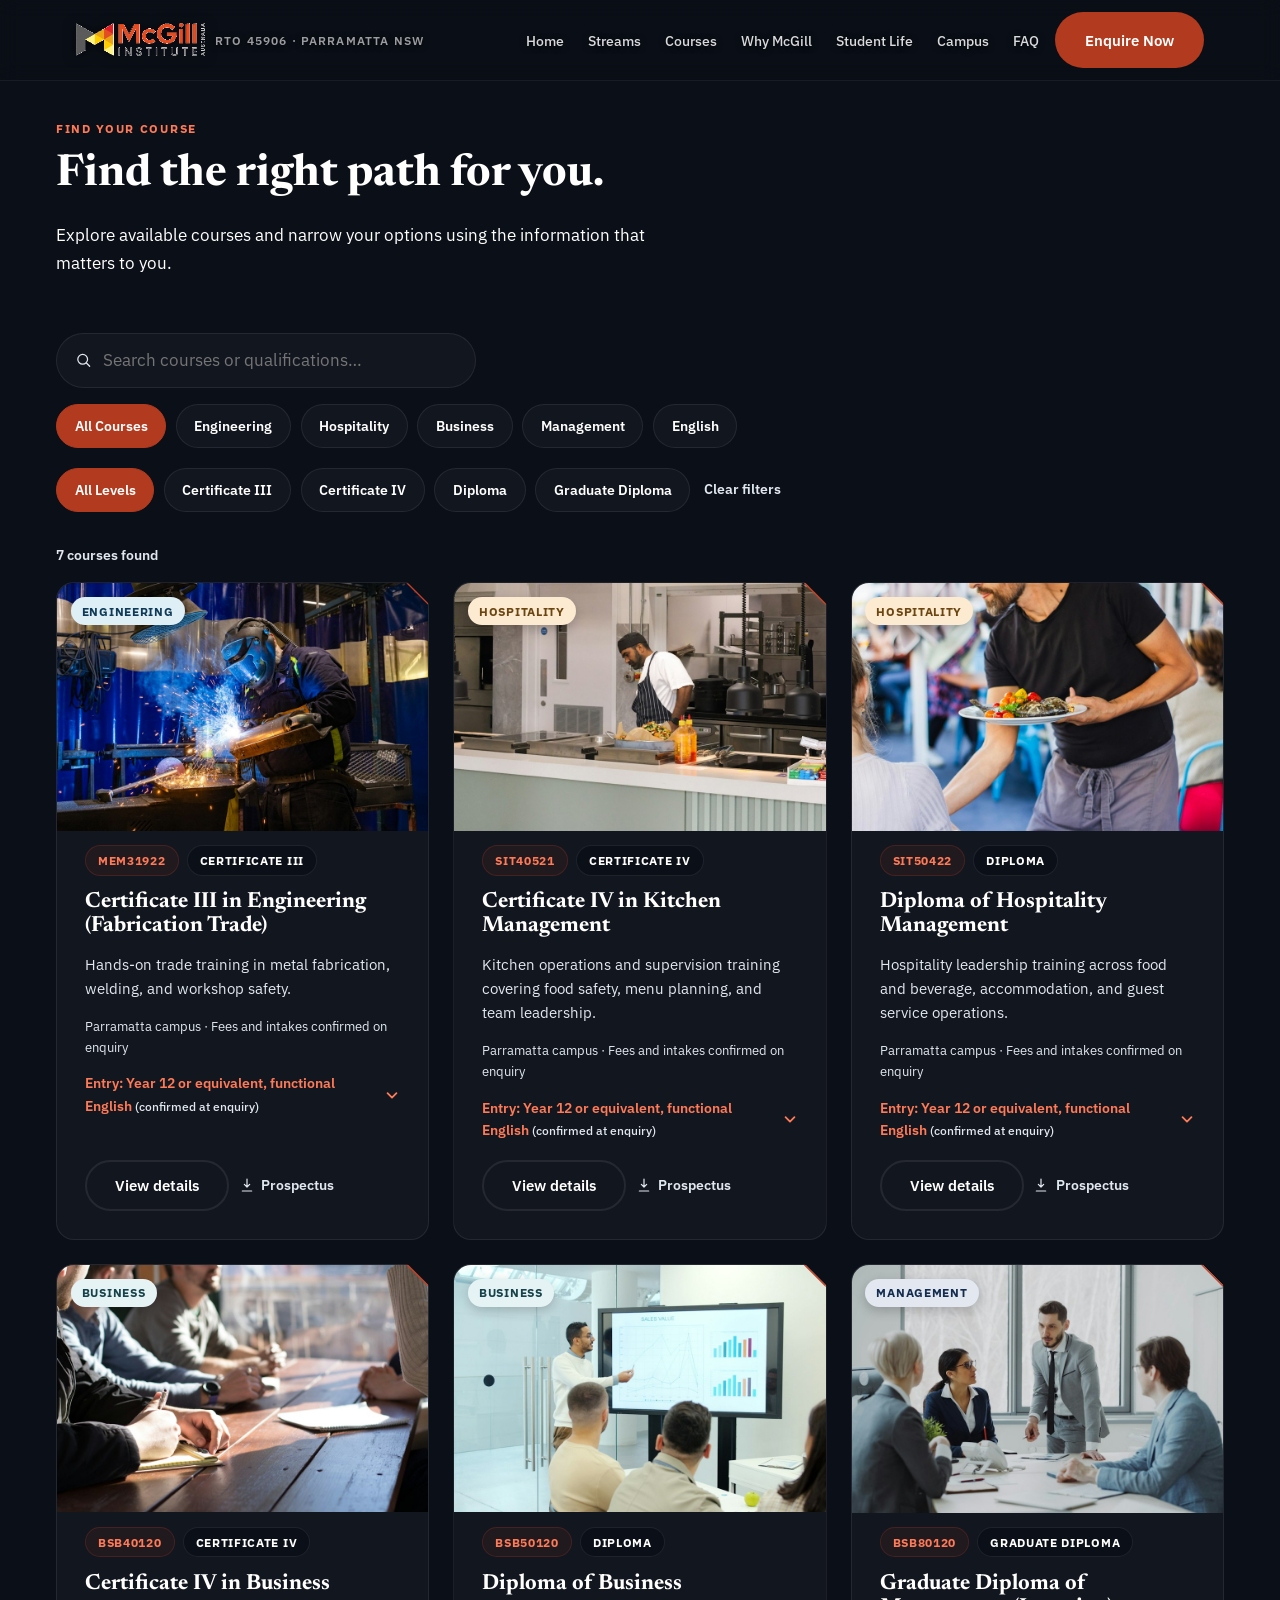
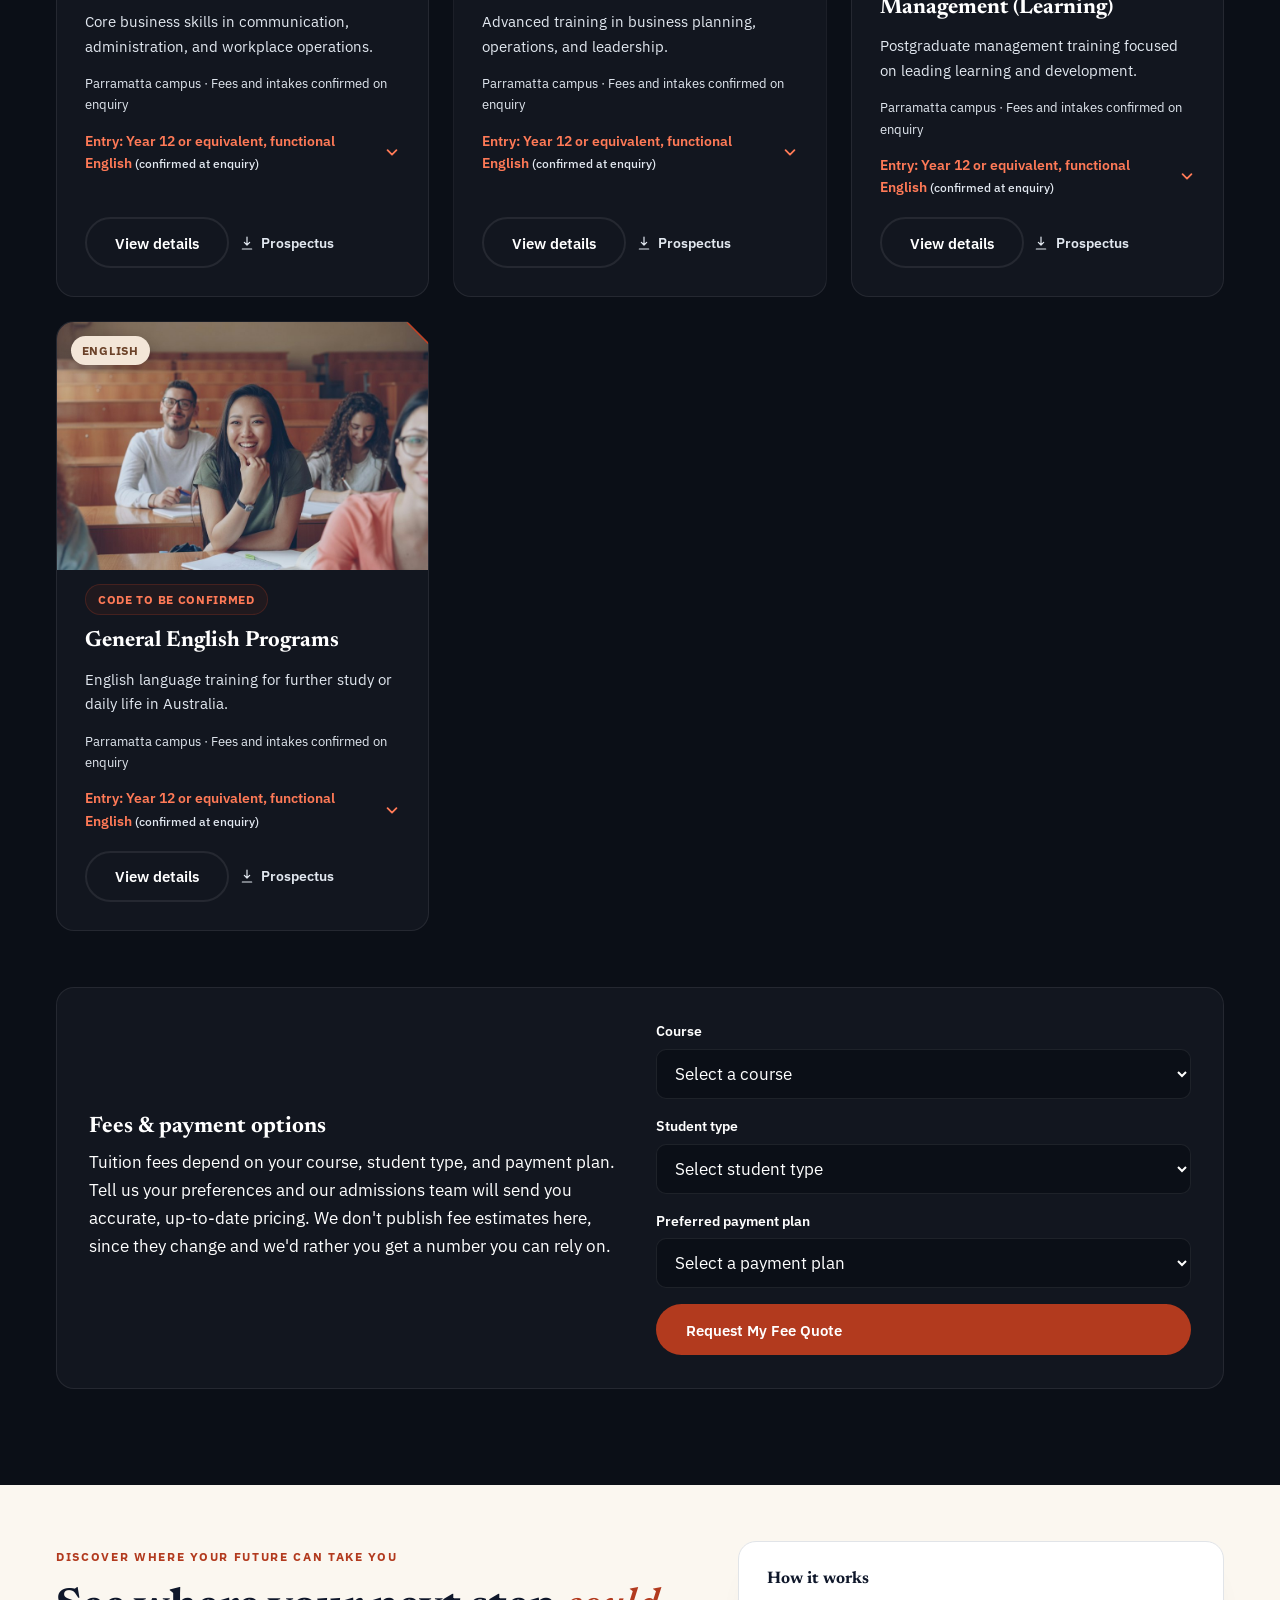
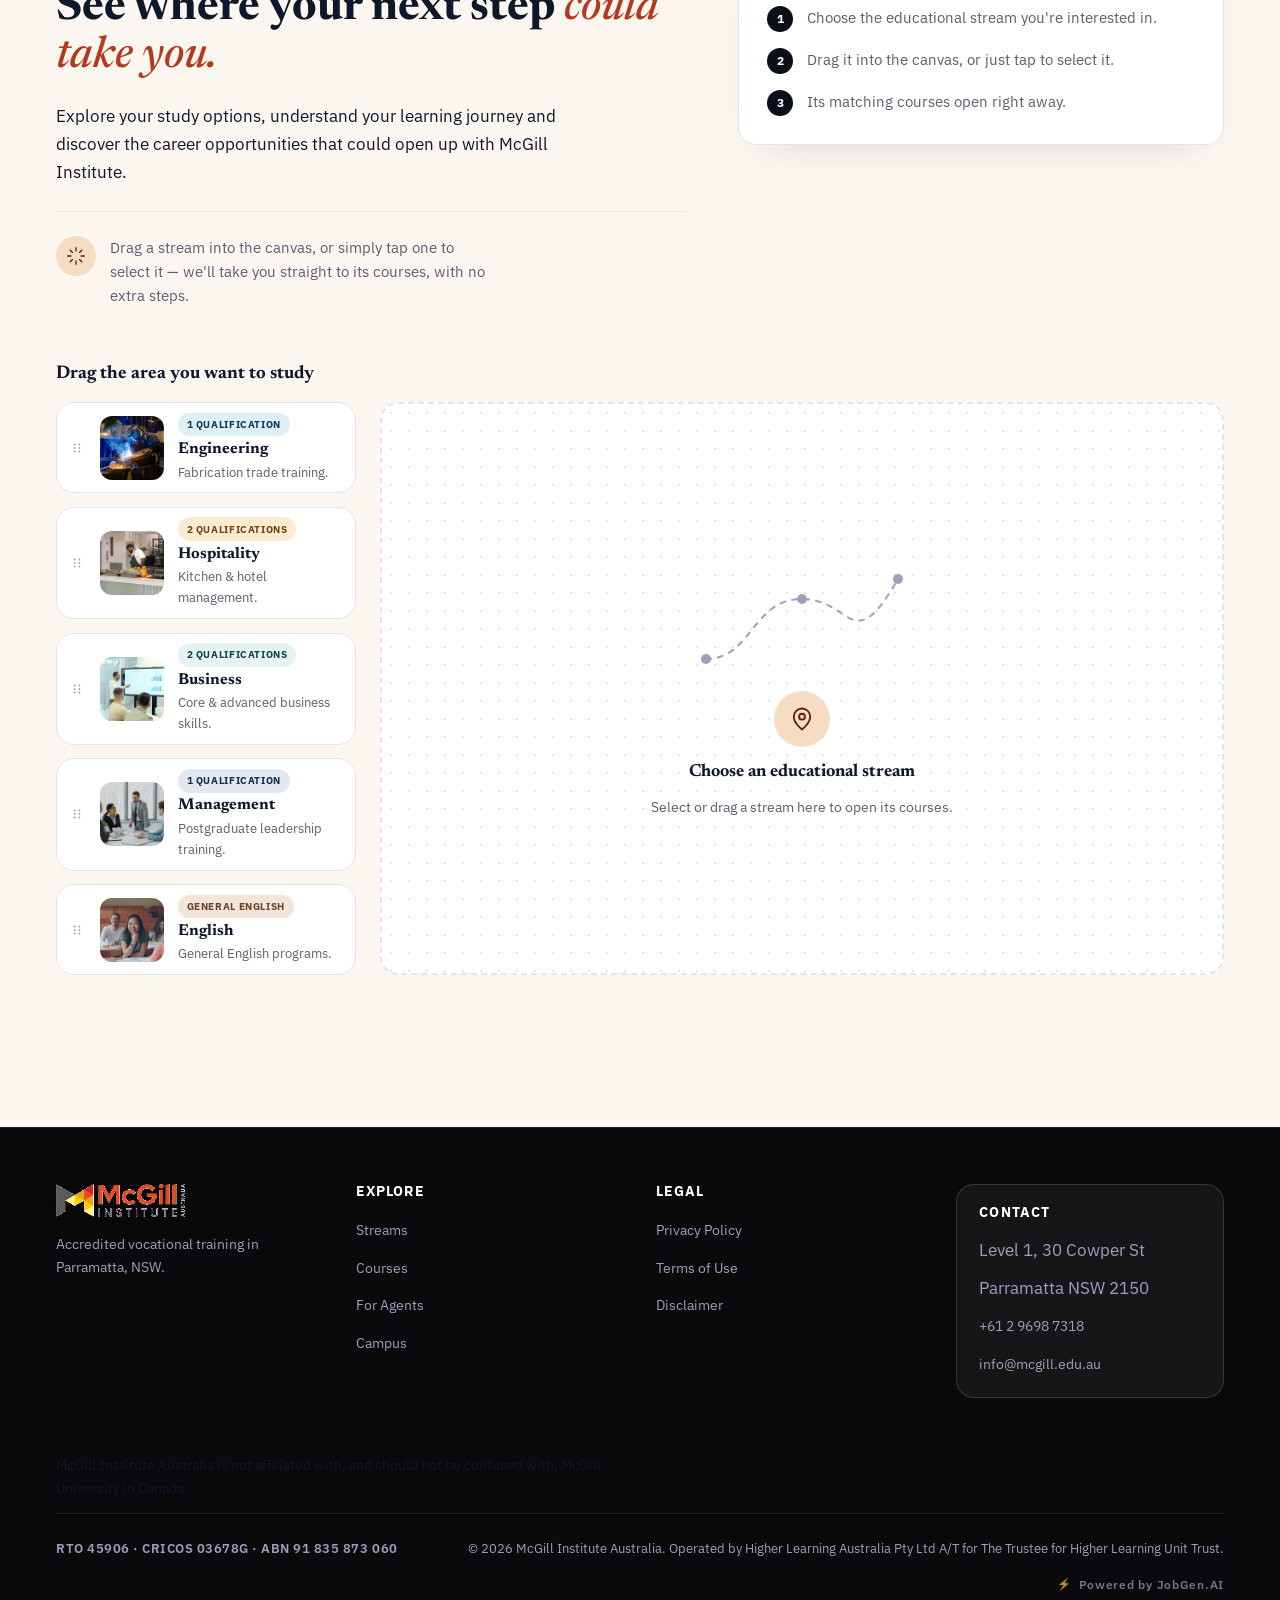
==== courses.html @ 093b23cb "Add Pathway Explorer to the homepage; simplify stream selection to open courses directly Per feedbac" ====
<!DOCTYPE html>
<html lang="en">
<head>
<meta charset="UTF-8">
<meta name="viewport" content="width=device-width, initial-scale=1.0">
<title>Find Your Course | McGill Institute Australia</title>
<meta name="description" content="Search and filter McGill Institute Australia's full course catalogue across Engineering, Hospitality, Business, Management and English, or get a fee quote.">
<link rel="canonical" href="https://tarunjindal787.github.io/mcgrill/courses.html">
<meta property="og:type" content="website">
<meta property="og:title" content="Find Your Course | McGill Institute Australia">
<meta property="og:description" content="Search and filter McGill Institute Australia's full course catalogue across Engineering, Hospitality, Business, Management and English, or get a fee quote.">
<meta property="og:url" content="https://tarunjindal787.github.io/mcgrill/courses.html">
<meta property="og:image" content="https://tarunjindal787.github.io/mcgrill/photos/course-engineering.jpg">
<meta property="og:image:width" content="900">
<meta property="og:image:height" content="600">
<meta name="twitter:card" content="summary_large_image">
<link rel="icon" type="image/svg+xml" href="data:image/svg+xml,%3Csvg xmlns='http://www.w3.org/2000/svg' viewBox='0 0 64 64'%3E%3Crect width='64' height='64' rx='14' fill='%2314172B'/%3E%3Cpath d='M14 44 L14 20 L24 20 L32 34 L40 20 L50 20 L50 44 L42 44 L42 30 L34 44 L30 44 L22 30 L22 44 Z' fill='%23D84727'/%3E%3C/svg%3E">
<link rel="preconnect" href="https://fonts.googleapis.com">
<link rel="preconnect" href="https://fonts.gstatic.com" crossorigin>
<link href="https://fonts.googleapis.com/css2?family=Newsreader:ital,opsz,wght@0,6..72,400;0,6..72,600;0,6..72,700;0,6..72,800;1,6..72,500&amp;family=IBM+Plex+Sans:wght@400;500;600;700&amp;display=swap" rel="stylesheet">
<!-- jsPDF: used only for the client-side "Prospectus" download buttons, which assemble
     a PDF from facts already shown on the page (course name/code/discipline/description
     plus the same "confirmed on enquiry" fee/duration/intake rows) -->
<script src="https://cdnjs.cloudflare.com/ajax/libs/jspdf/2.5.1/jspdf.umd.min.js"></script>
<link rel="stylesheet" href="styles.css">
</head>
<body>
<a href="#main" class="skip-link">Skip to main content</a>

<header class="site-header">
  <div class="container header-inner">
    <a href="index.html#top" class="brand">
      <img src="photos/logo.png" alt="McGill Institute Australia" class="brand-logo">
      <small class="brand-subtext">RTO 45906 &middot; Parramatta NSW</small>
    </a>
    <nav class="main-nav" aria-label="Primary">
      <ul>
        <li><a href="index.html#top">Home</a></li>
        <li><a href="index.html#streams">Streams</a></li>
        <li><a href="courses.html" aria-current="page">Courses</a></li>
        <li><a href="index.html#why">Why McGill</a></li>
        <li><a href="index.html#student-experience">Student Life</a></li>
        <li><a href="index.html#campus">Campus</a></li>
        <li><a href="index.html#faq">FAQ</a></li>
      </ul>
    </nav>
    <div class="header-actions">
      <a href="index.html#enquiry" class="btn btn-primary" style="display:none" id="header-cta-desktop">Enquire Now</a>
      <button class="nav-toggle" id="nav-toggle" type="button" aria-label="Open menu" aria-expanded="false" aria-controls="mobile-nav">
        <svg width="20" height="20" viewBox="0 0 20 20" fill="none" aria-hidden="true"><path d="M2 5h16M2 10h16M2 15h16" stroke="currentColor" stroke-width="1.8" stroke-linecap="round"/></svg>
      </button>
    </div>
  </div>
  <nav id="mobile-nav" aria-label="Mobile">
    <ul>
      <li><a href="index.html#top" class="mnav-link">Home</a></li>
      <li><a href="index.html#streams" class="mnav-link">Streams</a></li>
      <li><a href="courses.html" class="mnav-link" aria-current="page">Courses</a></li>
      <li><a href="index.html#why" class="mnav-link">Why McGill</a></li>
      <li><a href="index.html#student-experience" class="mnav-link">Student Life</a></li>
      <li><a href="index.html#campus" class="mnav-link">Campus</a></li>
      <li><a href="index.html#faq" class="mnav-link">FAQ</a></li>
      <li><a href="index.html#enquiry" class="mnav-link btn btn-primary" style="margin:0.75rem 1.5rem; width:calc(100% - 3rem); justify-content:center;">Enquire Now</a></li>
    </ul>
  </nav>
</header>

<main id="main">

  <!-- COURSES -->
  <section id="courses" class="tone-dark">
    <div class="container">
      <div class="section-head reveal">
        <span class="section-eyebrow">Find Your Course</span>
        <h1>Find the right path for you.</h1>
        <p>Explore available courses and narrow your options using the information that matters to you.</p>
      </div>
      <div class="course-search reveal">
        <svg width="18" height="18" viewBox="0 0 24 24" fill="none" aria-hidden="true"><circle cx="11" cy="11" r="7" stroke="currentColor" stroke-width="1.8"/><path d="M21 21l-4.3-4.3" stroke="currentColor" stroke-width="1.8" stroke-linecap="round"/></svg>
        <label for="course-search-input" class="visually-hidden">Search courses or qualifications</label>
        <input type="search" id="course-search-input" placeholder="Search courses or qualifications&hellip;">
      </div>
      <div class="filter-bar reveal" role="group" aria-label="Filter courses by stream">
        <button class="filter-chip" data-filter="all" aria-pressed="true" type="button">All Courses</button>
        <button class="filter-chip" data-filter="engineering" aria-pressed="false" type="button">Engineering</button>
        <button class="filter-chip" data-filter="hospitality" aria-pressed="false" type="button">Hospitality</button>
        <button class="filter-chip" data-filter="business" aria-pressed="false" type="button">Business</button>
        <button class="filter-chip" data-filter="management" aria-pressed="false" type="button">Management</button>
        <button class="filter-chip" data-filter="english" aria-pressed="false" type="button">English</button>
      </div>
      <div class="filter-bar filter-bar--level reveal" role="group" aria-label="Filter courses by qualification level">
        <button class="filter-chip" data-level="all" aria-pressed="true" type="button">All Levels</button>
        <button class="filter-chip" data-level="Certificate III" aria-pressed="false" type="button">Certificate III</button>
        <button class="filter-chip" data-level="Certificate IV" aria-pressed="false" type="button">Certificate IV</button>
        <button class="filter-chip" data-level="Diploma" aria-pressed="false" type="button">Diploma</button>
        <button class="filter-chip" data-level="Graduate Diploma" aria-pressed="false" type="button">Graduate Diploma</button>
        <button type="button" class="btn-ghost-small filter-clear" id="filter-clear" hidden>Clear filters</button>
      </div>
      <p class="course-result-count" id="course-result-count" aria-live="polite"></p>
      <div class="course-search-empty" id="course-search-empty" hidden>
        <h2>No matching courses found</h2>
        <p>Try changing your search or clearing one of your filters.</p>
        <button type="button" class="btn-ghost-small" id="empty-state-clear">Clear filters</button>
      </div>
      <div class="course-grid reveal" id="course-grid"><!-- populated by JS from COURSES data (courses-data.js) --></div>

      <div class="quote-tool reveal" id="quote-tool">
        <div class="quote-tool-copy">
          <h3 style="font-family:var(--font-display); font-size:1.4rem; margin-bottom:0.5rem;">Fees &amp; payment options</h3>
          <p style="margin-bottom:0;">Tuition fees depend on your course, student type, and payment plan. Tell us your preferences and our admissions team will send you accurate, up-to-date pricing. We don't publish fee estimates here, since they change and we'd rather you get a number you can rely on.</p>
        </div>
        <form class="quote-tool-form" id="quote-form">
          <div class="form-row">
            <label for="quote-course">Course</label>
            <select id="quote-course">
              <option value="">Select a course</option>
              <option>Certificate III in Engineering (Fabrication Trade)</option>
              <option>Certificate IV in Kitchen Management</option>
              <option>Diploma of Hospitality Management</option>
              <option>Certificate IV in Business</option>
              <option>Diploma of Business</option>
              <option>Graduate Diploma of Management (Learning)</option>
              <option>General English Programs</option>
            </select>
          </div>
          <div class="form-row">
            <label for="quote-type">Student type</label>
            <select id="quote-type">
              <option value="">Select student type</option>
              <option>Domestic student</option>
              <option>International student</option>
            </select>
          </div>
          <div class="form-row">
            <label for="quote-plan">Preferred payment plan</label>
            <select id="quote-plan">
              <option value="">Select a payment plan</option>
              <option>Pay upfront</option>
              <option>Instalment plan</option>
            </select>
          </div>
          <button type="submit" class="btn btn-primary">Request My Fee Quote</button>
        </form>
      </div>
    </div>
  </section>

  <!-- COURSE PATHWAY EXPLORER -->
  <section id="pathway-explorer" class="tone-light pathway-explorer">
    <div class="container">

      <div class="pathway-intro reveal">
        <div class="pathway-intro-left">
          <span class="section-eyebrow">Discover Where Your Future Can Take You</span>
          <h2>See where your next step <em>could take you.</em></h2>
          <p>Explore your study options, understand your learning journey and discover the career opportunities that could open up with McGill Institute.</p>
          <div class="pathway-howitworks">
            <span class="pathway-howitworks-icon" aria-hidden="true">
              <svg width="20" height="20" viewBox="0 0 24 24" fill="none"><path d="M12 2v4M12 18v4M4.9 4.9l2.8 2.8M16.3 16.3l2.8 2.8M2 12h4M18 12h4M4.9 19.1l2.8-2.8M16.3 7.7l2.8-2.8" stroke="currentColor" stroke-width="1.6" stroke-linecap="round"/></svg>
            </span>
            <p>Drag a stream into the canvas, or simply tap one to select it &mdash; we'll take you straight to its courses, with no extra steps.</p>
          </div>
        </div>
        <div class="pathway-intro-right">
          <h3>How it works</h3>
          <ol class="pathway-steps">
            <li><span class="pathway-step-num">1</span><span>Choose the educational stream you're interested in.</span></li>
            <li><span class="pathway-step-num">2</span><span>Drag it into the canvas, or just tap to select it.</span></li>
            <li><span class="pathway-step-num">3</span><span>Its matching courses open right away.</span></li>
          </ol>
        </div>
      </div>

      <h3 class="pathway-section-label reveal">Drag the area you want to study</h3>

      <div class="pathway-layout reveal">
        <div class="stream-selector" id="stream-selector" role="group" aria-label="Educational streams"><!-- populated by pathway-explorer.js from STREAMS/COURSES --></div>

        <div class="pathway-canvas" id="pathway-canvas" aria-live="polite">
          <div class="pathway-canvas-empty" id="pathway-canvas-empty">
            <svg class="pathway-route" width="220" height="120" viewBox="0 0 220 120" fill="none" aria-hidden="true">
              <path d="M14 100 C 60 100, 60 40, 110 40 S 160 100, 206 20" stroke="currentColor" stroke-width="2" stroke-dasharray="5 7" stroke-linecap="round"/>
              <circle cx="14" cy="100" r="5" fill="currentColor"/>
              <circle cx="110" cy="40" r="5" fill="currentColor"/>
              <circle cx="206" cy="20" r="5" fill="currentColor"/>
            </svg>
            <span class="pathway-canvas-icon" aria-hidden="true">
              <svg width="28" height="28" viewBox="0 0 24 24" fill="none"><path d="M12 21s-7-5.5-7-11a7 7 0 1 1 14 0c0 5.5-7 11-7 11z" stroke="currentColor" stroke-width="1.6"/><circle cx="12" cy="10" r="2.5" stroke="currentColor" stroke-width="1.6"/></svg>
            </span>
            <h4>Choose an educational stream</h4>
            <p>Select or drag a stream here to open its courses.</p>
          </div>
          <div class="pathway-canvas-selected" id="pathway-canvas-selected" hidden>
            <img id="pathway-canvas-img" src="" alt="" width="64" height="64">
            <div class="pathway-canvas-selected-text">
              <span class="section-eyebrow" id="pathway-canvas-eyebrow"></span>
              <h4 id="pathway-canvas-title"></h4>
              <p id="pathway-canvas-desc"></p>
              <p class="pathway-canvas-status" id="pathway-canvas-status" aria-hidden="true"></p>
            </div>
            <span class="pathway-canvas-spinner" aria-hidden="true"></span>
          </div>
        </div>
      </div>

    </div>
  </section>

</main>

<footer class="site-footer">
  <div class="container">
    <div class="footer-grid">
      <div class="footer-brand">
        <img src="photos/logo.png" alt="McGill Institute Australia" class="brand-logo">
        <p>Accredited vocational training in Parramatta, NSW.</p>
      </div>
      <div>
        <h4>Explore</h4>
        <ul>
          <li><a href="index.html#streams">Streams</a></li>
          <li><a href="courses.html">Courses</a></li>
          <li><a href="index.html#agents">For Agents</a></li>
          <li><a href="index.html#campus">Campus</a></li>
        </ul>
      </div>
      <div>
        <h4>Legal</h4>
        <ul>
          <li><button type="button" class="link-btn" data-legal="privacy">Privacy Policy</button></li>
          <li><button type="button" class="link-btn" data-legal="terms">Terms of Use</button></li>
          <li><button type="button" class="link-btn" data-legal="disclaimer">Disclaimer</button></li>
        </ul>
      </div>
      <div class="footer-contact-card">
        <h4>Contact</h4>
        <ul>
          <li>Level 1, 30 Cowper St</li>
          <li>Parramatta NSW 2150</li>
          <li><a href="tel:+61296987318">+61 2 9698 7318</a></li>
          <li><a href="mailto:info@mcgill.edu.au">info@mcgill.edu.au</a></li>
        </ul>
      </div>
    </div>
    <p style="font-size:0.85rem; max-width:70ch;">McGill Institute Australia is not affiliated with, and should not be confused with, McGill University in Canada.</p>
    <div class="footer-bottom">
      <span class="reg-codes">RTO 45906 &middot; CRICOS 03678G &middot; ABN 91 835 873 060</span>
      <span>&copy; <span id="year"></span> McGill Institute Australia. Operated by Higher Learning Australia Pty Ltd A/T for The Trustee for Higher Learning Unit Trust.</span>
      <span class="powered-by">Powered by JobGen.AI</span>
    </div>
  </div>
</footer>

<!-- Legal content modal (Privacy / Terms / Disclaimer) -->
<div class="modal-backdrop" id="legal-modal-backdrop">
  <div class="modal" role="dialog" aria-modal="true" aria-labelledby="legal-modal-title" id="legal-modal">
    <div class="modal-head">
      <h3 id="legal-modal-title" style="margin:0;">Legal</h3>
      <button class="modal-close" id="legal-modal-close" type="button" aria-label="Close">&times;</button>
    </div>
    <div class="draft-banner">Draft document: pending formal legal review and approval by Higher Learning Australia Pty Ltd before publication.</div>
    <div id="legal-modal-body" class="legal-body"></div>
  </div>
</div>

<!-- Course detail modal -->
<div class="modal-backdrop" id="course-modal-backdrop">
  <div class="modal" role="dialog" aria-modal="true" aria-labelledby="modal-title" id="course-modal">
    <div class="modal-head">
      <div>
        <span class="tag" id="modal-tag"></span>
        <h3 id="modal-title" style="margin-top:0.5rem;"></h3>
      </div>
      <button class="modal-close" id="modal-close" type="button" aria-label="Close course details">&times;</button>
    </div>

    <h4 class="modal-section-label">Overview</h4>
    <p id="modal-desc"></p>

    <h4 class="modal-section-label">Course details</h4>
    <div class="modal-meta">
      <div class="row"><span>Course code</span><strong id="modal-code"></strong></div>
      <div class="row" id="modal-level-row"><span>Qualification level</span><strong id="modal-level"></strong></div>
      <div class="row"><span>Campus</span><strong>Parramatta</strong></div>
      <div class="row"><span>Study mode</span><strong>Contact us for details</strong></div>
      <div class="row"><span>Duration</span><strong>Confirmed on enquiry</strong></div>
      <div class="row"><span>Fees</span><strong>Confirmed on enquiry</strong></div>
      <div class="row"><span>Next intake</span><strong>Confirmed on enquiry</strong></div>
    </div>

    <h4 class="modal-section-label">Entry requirements</h4>
    <p class="modal-entry-req">Year 12 or equivalent, functional English. Specific requirements vary by course and by student type (domestic or international) and are confirmed with our admissions team.</p>

    <h4 class="modal-section-label">How to apply</h4>
    <p class="modal-apply-note">Enquire below and our admissions team will guide you through the application steps for this course.</p>
    <a href="index.html#enquiry" class="btn btn-primary" id="modal-enquire">Enquire about this course</a>
  </div>
</div>

<script src="courses-data.js"></script>
<script src="common.js"></script>
<script src="pathway-explorer.js"></script>
<script>
(function () {
  "use strict";

  var grid = document.getElementById('course-grid');
  COURSES.forEach(function (c) {
    var card = document.createElement('article');
    card.className = 'course-card tilt-card';
    card.id = 'course-' + c.id;
    card.setAttribute('data-stream', c.stream);
    card.innerHTML =
      '<div class="course-photo">' +
        '<img src="' + c.img + '" alt="' + c.imgAlt + '" width="900" height="600" loading="lazy">' +
        '<span class="tag tag-' + c.stream + '">' + c.tagLabel + '</span>' +
      '</div>' +
      '<div class="course-pills">' +
        '<span class="course-code mono">' + c.code + '</span>' +
        (c.level ? '<span class="course-level">' + c.level + '</span>' : '') +
      '</div>' +
      '<h3>' + c.name + '</h3>' +
      '<p>' + c.desc + '</p>' +
      '<p class="course-campus">Parramatta campus &middot; Fees and intakes confirmed on enquiry</p>' +
      '<details class="entry-req">' +
        '<summary>' +
          '<span>Entry: Year 12 or equivalent, functional English <span class="entry-req-note">(confirmed at enquiry)</span></span>' +
          '<svg class="chevron" width="16" height="16" viewBox="0 0 18 18" fill="none" aria-hidden="true"><path d="M4 7l5 5 5-5" stroke="currentColor" stroke-width="2" stroke-linecap="round" stroke-linejoin="round"/></svg>' +
        '</summary>' +
        '<p>Entry requirements vary by course and by student type (domestic or international). Specific English-proficiency benchmarks for international student visa pathways are set per course and confirmed with our admissions team.</p>' +
      '</details>' +
      '<div class="course-actions">' +
        '<button type="button" class="btn btn-outline" data-course-id="' + c.id + '">View details</button>' +
        '<button type="button" class="btn btn-ghost-small" data-prospectus-id="' + c.id + '">' +
          '<svg width="16" height="16" viewBox="0 0 24 24" fill="none" aria-hidden="true"><path d="M12 3v12m0 0l-4-4m4 4l4-4M5 21h14" stroke="currentColor" stroke-width="1.8" stroke-linecap="round" stroke-linejoin="round"/></svg>' +
          'Prospectus' +
        '</button>' +
      '</div>';
    grid.appendChild(card);
  });
  if (fineHover && !prefersReducedMotion) {
    document.querySelectorAll('.course-card.tilt-card').forEach(attachTilt);
  }

  /* ---------- Filter + search (combined: stream AND qualification level AND keyword) ---------- */
  var streamChips = document.querySelectorAll('.filter-chip[data-filter]');
  var levelChips = document.querySelectorAll('.filter-chip[data-level]');
  var filterClear = document.getElementById('filter-clear');
  var searchInput = document.getElementById('course-search-input');
  var searchEmpty = document.getElementById('course-search-empty');
  var resultCount = document.getElementById('course-result-count');
  var emptyStateClear = document.getElementById('empty-state-clear');
  var currentStream = 'all';
  var currentLevel = 'all';

  function applySearchAndFilter() {
    var query = searchInput.value.trim().toLowerCase();
    var visibleCount = 0;
    COURSES.forEach(function (c) {
      var card = document.getElementById('course-' + c.id);
      var matchesStream = currentStream === 'all' || c.stream === currentStream;
      var matchesLevel = currentLevel === 'all' || c.level === currentLevel;
      var matchesQuery = !query ||
        c.name.toLowerCase().indexOf(query) !== -1 ||
        c.code.toLowerCase().indexOf(query) !== -1 ||
        c.tagLabel.toLowerCase().indexOf(query) !== -1 ||
        c.desc.toLowerCase().indexOf(query) !== -1;
      var match = matchesStream && matchesLevel && matchesQuery;
      card.style.display = match ? '' : 'none';
      if (match) visibleCount++;
    });
    searchEmpty.hidden = visibleCount !== 0;
    resultCount.textContent = visibleCount === 0 ? '' : (visibleCount + (visibleCount === 1 ? ' course found' : ' courses found'));
    filterClear.hidden = currentStream === 'all' && currentLevel === 'all' && !query;
  }

  function applyFilter(stream) {
    currentStream = stream;
    streamChips.forEach(function (chip) {
      chip.setAttribute('aria-pressed', chip.getAttribute('data-filter') === stream ? 'true' : 'false');
    });
    applySearchAndFilter();
  }
  function applyLevelFilter(level) {
    currentLevel = level;
    levelChips.forEach(function (chip) {
      chip.setAttribute('aria-pressed', chip.getAttribute('data-level') === level ? 'true' : 'false');
    });
    applySearchAndFilter();
  }
  streamChips.forEach(function (chip) {
    chip.addEventListener('click', function () { applyFilter(chip.getAttribute('data-filter')); });
  });
  levelChips.forEach(function (chip) {
    chip.addEventListener('click', function () { applyLevelFilter(chip.getAttribute('data-level')); });
  });
  searchInput.addEventListener('input', applySearchAndFilter);
  function clearAllFilters() {
    searchInput.value = '';
    applyFilter('all');
    applyLevelFilter('all');
  }
  filterClear.addEventListener('click', clearAllFilters);
  emptyStateClear.addEventListener('click', clearAllFilters);

  /* ---------- Deep link from the homepage's stream cards: ?stream=engineering etc. ---------- */
  var VALID_STREAMS = ['engineering', 'hospitality', 'business', 'management', 'english'];
  var requestedStream = new URLSearchParams(window.location.search).get('stream');
  applyFilter(VALID_STREAMS.indexOf(requestedStream) !== -1 ? requestedStream : 'all');

  /* ---------- Course modal ---------- */
  var modalBackdrop = document.getElementById('course-modal-backdrop');
  var modal = document.getElementById('course-modal');
  var modalTitle = document.getElementById('modal-title');
  var modalTag = document.getElementById('modal-tag');
  var modalDesc = document.getElementById('modal-desc');
  var modalCode = document.getElementById('modal-code');
  var modalLevel = document.getElementById('modal-level');
  var modalLevelRow = document.getElementById('modal-level-row');
  var modalEnquire = document.getElementById('modal-enquire');
  var modalClose = document.getElementById('modal-close');
  var lastFocused = null;

  function openModal(courseId) {
    var c = COURSES.filter(function (x) { return x.id === courseId; })[0];
    if (!c) return;
    modalTitle.textContent = c.name;
    modalTag.textContent = c.tagLabel;
    modalTag.className = 'tag tag-' + c.stream;
    modalDesc.textContent = c.desc;
    modalCode.textContent = c.code;
    if (c.level) { modalLevel.textContent = c.level; modalLevelRow.hidden = false; }
    else { modalLevelRow.hidden = true; }
    modalEnquire.href = 'index.html?qcourse=' + encodeURIComponent(c.name) + '#enquiry';
    lastFocused = document.activeElement;
    modalBackdrop.classList.add('open');
    modalClose.focus();
    document.addEventListener('keydown', onModalKeydown);
  }
  function closeModal() {
    modalBackdrop.classList.remove('open');
    document.removeEventListener('keydown', onModalKeydown);
    if (lastFocused) lastFocused.focus();
  }
  function onModalKeydown(e) {
    if (e.key === 'Escape') { closeModal(); return; }
    if (e.key === 'Tab') {
      var focusable = modal.querySelectorAll('button, a[href], input, select, textarea, [tabindex]:not([tabindex="-1"])');
      if (!focusable.length) return;
      var first = focusable[0], last = focusable[focusable.length - 1];
      if (e.shiftKey && document.activeElement === first) { e.preventDefault(); last.focus(); }
      else if (!e.shiftKey && document.activeElement === last) { e.preventDefault(); first.focus(); }
    }
  }
  grid.addEventListener('click', function (e) {
    var detailBtn = e.target.closest('[data-course-id]');
    if (detailBtn) { openModal(detailBtn.getAttribute('data-course-id')); return; }
    var prospectusBtn = e.target.closest('[data-prospectus-id]');
    if (prospectusBtn) downloadProspectus(prospectusBtn.getAttribute('data-prospectus-id'));
  });
  modalClose.addEventListener('click', closeModal);
  modalBackdrop.addEventListener('click', function (e) { if (e.target === modalBackdrop) closeModal(); });
  document.getElementById('modal-enquire').addEventListener('click', closeModal);

  /* ---------- Downloadable prospectus (client-side PDF, honest facts only) ---------- */
  function downloadProspectus(courseId) {
    var c = COURSES.filter(function (x) { return x.id === courseId; })[0];
    if (!c || !window.jspdf) return;
    var doc = new window.jspdf.jsPDF({ unit: 'pt', format: 'a4' });
    var margin = 56, y = 64, pageWidth = doc.internal.pageSize.getWidth();

    doc.setFont('helvetica', 'bold'); doc.setFontSize(18);
    doc.text('McGill Institute Australia', margin, y);
    y += 20;
    doc.setFont('helvetica', 'normal'); doc.setFontSize(10); doc.setTextColor(90);
    doc.text('RTO 45906  ·  CRICOS 03678G  ·  ABN 91 835 873 060', margin, y);
    y += 36;

    doc.setTextColor(0);
    doc.setFont('helvetica', 'bold'); doc.setFontSize(15);
    doc.text(c.name, margin, y, { maxWidth: pageWidth - margin * 2 });
    y += 26;
    doc.setFont('helvetica', 'normal'); doc.setFontSize(11); doc.setTextColor(90);
    doc.text(c.tagLabel + '  ·  ' + c.code, margin, y);
    y += 26;

    doc.setTextColor(0); doc.setFontSize(11);
    var descLines = doc.splitTextToSize(c.desc, pageWidth - margin * 2);
    doc.text(descLines, margin, y);
    y += descLines.length * 15 + 20;

    var rows = [['Duration', 'Confirmed on enquiry'], ['Fees (AUD)', 'Confirmed on enquiry'], ['Intakes', 'Confirmed on enquiry']];
    doc.setFont('helvetica', 'bold'); doc.setFontSize(10);
    rows.forEach(function (row) {
      doc.text(row[0], margin, y);
      doc.setFont('helvetica', 'normal');
      doc.text(row[1], margin + 130, y);
      doc.setFont('helvetica', 'bold');
      y += 20;
    });
    y += 14;

    doc.setFont('helvetica', 'normal'); doc.setFontSize(10); doc.setTextColor(90);
    var note = 'Entry requirements vary by course and student type and are confirmed with our admissions team. ' +
      'Contact us: +61 2 9698 7318  ·  info@mcgill.edu.au  ·  Level 1, 30 Cowper St, Parramatta NSW 2150.';
    var noteLines = doc.splitTextToSize(note, pageWidth - margin * 2);
    doc.text(noteLines, margin, y);

    doc.setFontSize(8); doc.setTextColor(140);
    doc.text('Generated from McGill Institute Australia course information. Not a confirmed offer of enrolment.', margin, doc.internal.pageSize.getHeight() - 40);

    doc.save(c.code.replace(/\s+/g, '-') + '-prospectus.pdf');
  }

  /* ---------- Fee quote tool: hands the selections to the homepage's enquiry form ----------
       The enquiry form lives on index.html, not here, so this can't fill it in directly --
       it redirects with the selections as query params; index.html reads them once on load
       and prefills the same fields the old same-page version used to set directly. ---------- */
  var quoteForm = document.getElementById('quote-form');
  quoteForm.addEventListener('submit', function (e) {
    e.preventDefault();
    var course = document.getElementById('quote-course').value;
    var studentType = document.getElementById('quote-type').value;
    var plan = document.getElementById('quote-plan').value;

    var params = new URLSearchParams();
    if (course) params.set('qcourse', course);
    if (studentType) params.set('qtype', studentType);
    if (plan) params.set('qplan', plan);

    window.location.href = 'index.html?' + params.toString() + '#enquiry';
  });

})();
</script>
</body>
</html>
---- styles.css ----
/* ============ Design tokens ============ */
/* 2026-10-22 redesign: McGill moved from a toggleable light/dark theme to a
   fixed, structural alternating-section system (every section is
   permanently either an OLED-dark or off-white band, independent of user
   preference) -- see DESIGN.md for the full reasoning and the explicit
   trade-off this made against the earlier manual dark-mode toggle. */
:root {
  --oled: #0B0F17;
  --oled-deep: #0A0A0C;
  --oled-card: #12161F;
  --oled-line: rgba(255,255,255,0.08);
  --off-white: #F8F9FA;
  --card: #FFFFFF;
  --charcoal: #0F172A;
  --white: #FFFFFF;
  --ice: #E2E8F0;
  --amber: #E8A33D;
  --amber-deep: #C8841F;
  --coral: #B23A1E;
  --coral-deep: #5C1F11;
  --coral-bright: #C73F22;
  --coral-text-light: #B23A1E;
  --coral-text-dark: #FF7A57;
  --line: #E1E4E8;
  --muted: #5B5E72;
  --muted-light: #9CA0BE;
  --tag-engineering-bg: #DEEFF6;
  --tag-engineering-text: #0F3A57;
  --tag-hospitality-bg: #FCEAD1;
  --tag-hospitality-text: #6B4610;
  --tag-business-bg: #E6F3F5;
  --tag-business-text: #16424A;
  --tag-management-bg: #E3E8F0;
  --tag-management-text: #142C50;
  --tag-english-bg: #F3E6D8;
  --tag-english-text: #6B4229;
  --focus: #1657C9;

  --font-display: 'Newsreader', serif;
  --font-body: 'IBM Plex Sans', sans-serif;
  --font-mono: 'IBM Plex Sans', sans-serif;

  --fs-hero: clamp(2.5rem, 1.3rem + 5vw, 5.5rem);
  --fs-section: clamp(1.75rem, 1.35rem + 1.8vw, 2.75rem);
  --fs-card-title: clamp(1.125rem, 1.05rem + 0.4vw, 1.375rem);
  --fs-body: clamp(1rem, 0.95rem + 0.2vw, 1.0625rem);

  --space-xs: 0.5rem;
  --space-sm: 1rem;
  --space-md: 2rem;
  --space-lg: 3.5rem;
  --space-xl: 6rem;

  --radius-card: 18px;
  --radius-pill: 999px;
  --radius-focus: 6px;

  --header-h: 72px; /* synced to the real header height via JS; this is the pre-JS fallback */

  /* Default (base) page tokens -- used only by chrome that isn't part of
     the alternating sequence (header/nav, modals). Content sections set
     their own fixed --bg/--text/--surface/--border via .tone-dark/.tone-light. */
  --bg: var(--off-white);
  --surface: var(--card);
  --text: var(--charcoal);
  --text-muted: var(--muted);
  --border: var(--line);
  --coral-text: var(--coral-text-light);
}

/* Fixed structural tones -- NOT reactive to prefers-color-scheme or a
   toggle. Every full-width section gets exactly one of these. */
.tone-dark {
  --bg: var(--oled); --surface: var(--oled-card); --text: var(--white);
  --text-muted: var(--ice); --border: var(--oled-line); --coral-text: var(--coral-text-dark);
  background: var(--bg); color: var(--text);
}
.tone-light {
  --bg: var(--off-white); --surface: var(--card); --text: var(--charcoal);
  --text-muted: var(--muted); --border: var(--line); --coral-text: var(--coral-text-light);
  background: var(--bg); color: var(--text);
}

/* ============ Reset & base ============ */
*, *::before, *::after { box-sizing: border-box; }
html { scroll-behavior: smooth; }
@media (prefers-reduced-motion: reduce) {
  html { scroll-behavior: auto; }
  *, *::before, *::after { animation-duration: 0.01ms !important; animation-iteration-count: 1 !important; transition-duration: 0.01ms !important; scroll-behavior: auto !important; }
}
body {
  margin: 0;
  background: var(--bg);
  color: var(--text);
  font-family: var(--font-body);
  font-size: var(--fs-body);
  line-height: 1.65;
  -webkit-font-smoothing: antialiased;
  transition: background 0.2s ease, color 0.2s ease;
}
img { max-width: 100%; display: block; }
a { color: inherit; }
h1, h2, h3, h4 { font-family: var(--font-display); font-weight: 700; line-height: 1.1; margin: 0 0 0.5em; color: var(--text); }
p { margin: 0 0 1em; max-width: 68ch; color: var(--text); }
.mono { font-family: var(--font-mono); font-weight: 600; letter-spacing: 0.06em; font-variant-numeric: tabular-nums; }
/* Single shared container width/padding for every section -- previously 1200px
   with several sections overriding it to their own value (1320/1360/1400/1440px),
   which is exactly the "inconsistent container widths" misalignment an explicit
   sitewide audit asked to fix. 1360px sits in the middle of the sections that
   already used it; the few sections that had their own override were brought
   down/up to match instead of keeping a second value. Padding now scales with
   viewport (desktop ~48-56px, tablet ~29-36px, mobile ~18px) rather than a flat
   24px everywhere, per the same audit's explicit desktop/tablet/mobile targets. */
.container { max-width: 1360px; margin: 0 auto; padding: 0 1.25rem; }
@media (min-width: 640px) { .container { padding: 0 2rem; } }
@media (min-width: 1024px) { .container { padding: 0 3.5rem; } }
section { padding: var(--space-xl) 0; scroll-margin-top: calc(var(--header-h) + 16px); }
.section-eyebrow { font-family: var(--font-mono); text-transform: uppercase; letter-spacing: 0.14em; font-size: 0.75rem; font-weight: 700; color: var(--coral-text); display: inline-block; margin-bottom: 0.75rem; }
.section-head { max-width: 62ch; margin-bottom: var(--space-lg); }
.section-head h1, .section-head h2 { font-size: var(--fs-section); }

:focus-visible {
  outline: 3px solid var(--focus);
  outline-offset: 3px;
  border-radius: var(--radius-focus);
}

.skip-link {
  position: absolute;
  left: 1rem;
  top: -60px;
  background: var(--coral);
  color: #fff;
  padding: 0.75rem 1.25rem;
  border-radius: var(--radius-pill);
  font-weight: 600;
  z-index: 1000;
  transition: top 0.2s ease;
}
.skip-link:focus { top: 1rem; }

/* ============ Buttons ============ */
.btn {
  display: inline-flex;
  align-items: center;
  gap: 0.5rem;
  font-family: var(--font-body);
  font-weight: 600;
  font-size: 0.95rem;
  padding: 0.85rem 1.75rem;
  border-radius: var(--radius-pill);
  border: 2px solid transparent;
  cursor: pointer;
  text-decoration: none;
  transition: transform 0.15s ease, box-shadow 0.15s ease, background 0.15s ease, border-color 0.15s ease, backdrop-filter 0.15s ease;
}
/* Generic arrow-hover for any .btn that contains an icon -- previously reinvented per
   component (.why-cta svg, .campus-directions svg, etc.); consolidated here so every
   button gets the same small, consistent arrow translation without needing its own rule. */
.btn svg { transition: transform 0.2s ease; }
.btn:hover svg { transform: translateX(3px); }
@media (prefers-reduced-motion: reduce) { .btn:hover svg { transform: none; } }
.btn-primary { background: var(--coral); color: #fff; }
.btn-primary:hover {
  background: var(--coral-deep); transform: translateY(-3px);
  box-shadow: 0 14px 30px -10px rgba(15,17,30,0.4), 0 0 28px -4px rgba(199,63,34,0.55);
}
.btn-outline { background: transparent; border-color: var(--border); color: var(--text); }
.btn-outline:hover { border-color: var(--coral-text); color: var(--coral-text); transform: translateY(-2px); }
.btn-ghost-inverse { background: transparent; border-color: rgba(255,255,255,0.4); color: var(--white); }
.btn-ghost-inverse:hover {
  background: rgba(255,255,255,0.14); backdrop-filter: blur(8px); -webkit-backdrop-filter: blur(8px);
  border-color: #fff; color: #fff; transform: translateY(-2px);
}
.btn[disabled] { opacity: 0.6; cursor: not-allowed; }

/* Magnetic-pull + cursor light-flare, applied to .btn-primary via JS on fine-pointer devices */
.btn-primary { position: relative; overflow: hidden; isolation: isolate; will-change: transform; }
.btn-primary::before {
  content: ""; position: absolute; inset: 0; z-index: 0; opacity: 0; pointer-events: none;
  background: radial-gradient(120px circle at var(--mx, 50%) var(--my, 50%), rgba(255,255,255,0.35), transparent 70%);
  transition: opacity 0.25s ease;
}
.btn-primary.magnet-active::before { opacity: 1; }
.btn-primary > * { position: relative; z-index: 1; }
.btn-primary.magnet-active { transition: transform 0.12s ease-out; }

/* ============ Header: floating glassmorphic nav ============ */
/* Always carries a navy surface now -- translucent over the hero video, solid once
   scrolled past it. Previously fully transparent at the top, relying only on text-shadow
   for contrast against the video; legibility broke down against lighter frames of the
   video (the business-meeting/kitchen scenes), which this fixes for every frame rather
   than only the darker ones. */
header.site-header {
  position: fixed; top: 0; left: 0; right: 0; z-index: 100;
  /* Symmetric top/bottom padding -- was 1.75rem top / 0 bottom, which left ~41px of
     empty space above the logo vs ~13px below it inside the fixed header box, reading
     as an oversized gap between the true top of the page and the nav. Padding is now
     equal on both edges and .header-inner below gets an explicit height instead of a
     calc() that only ever accounted for the (asymmetric) top padding. */
  padding: 0.75rem 1.25rem;
  background-color: rgba(11,15,23,0.42); backdrop-filter: blur(10px); -webkit-backdrop-filter: blur(10px);
  box-shadow: none; border-bottom: 1px solid rgba(255,255,255,0.06);
  transition: background-color 0.3s ease, box-shadow 0.3s ease, border-color 0.3s ease;
}
/* Solid once scrolled past the hero top -- same padding/height as the translucent
   state (no shift/jump), only background/shadow/border-color change. */
header.site-header.is-scrolled {
  background-color: var(--oled);
  box-shadow: 0 4px 18px rgba(0,0,0,0.25);
  border-bottom-color: rgba(255,255,255,0.08);
}
.header-inner {
  max-width: 1280px; margin: 0 auto;
  display: flex; align-items: center; justify-content: space-between; gap: 1rem;
  /* Fixed height (was calc(var(--header-h) - 1.75rem), which baked in the old
     asymmetric padding) -- comfortably fits the 34px logo and ~45px-tall primary
     button, centered by align-items, at every breakpoint. */
  min-height: 48px;
}
.brand { display: flex; align-items: center; gap: 0.65rem; text-decoration: none; }
.brand-logo { height: 34px; width: auto; display: block; flex-shrink: 0; filter: drop-shadow(0 1px 6px rgba(0,0,0,0.5)); }
.brand-subtext { font-family: var(--font-mono); font-weight: 600; font-size: 0.72rem; letter-spacing: 0.1em; color: rgba(255,255,255,0.6); text-transform: uppercase; text-shadow: 0 1px 6px rgba(0,0,0,0.65); }
nav.main-nav { display: none; }
nav.main-nav ul { display: flex; gap: 1.5rem; list-style: none; margin: 0; padding: 0; }
nav.main-nav a {
  text-decoration: none; font-weight: 500; font-size: 0.9rem; color: rgba(255,255,255,0.85);
  padding: 0.4rem 0; border-bottom: 2px solid transparent; text-shadow: 0 1px 6px rgba(0,0,0,0.65);
  transition: border-color 0.2s ease, color 0.2s ease;
}
nav.main-nav a:hover { border-bottom-color: var(--coral-bright); color: #fff; }
.header-actions { display: flex; align-items: center; gap: 0.75rem; }
.nav-toggle {
  display: flex; width: 40px; height: 40px; border-radius: 10px; border: 1px solid rgba(255,255,255,0.2);
  background: transparent; color: #fff; align-items: center; justify-content: center; cursor: pointer;
  flex-shrink: 0;
}
@media (min-width: 960px) {
  /* margin-left:auto claims all the free space space-between would otherwise have split
     across all three header-inner children -- keeps the logo pinned to the far left while
     grouping nav + header-actions together against the right edge, instead of the nav
     links floating in the middle of the header. */
  nav.main-nav { display: block; margin-left: auto; }
  .nav-toggle { display: none; }
  #header-cta-desktop { display: inline-flex !important; }
}

#mobile-nav {
  display: none; max-width: 1280px; margin: 0.5rem auto 0;
  border-radius: 20px; background: rgba(11,15,23,0.9); backdrop-filter: blur(16px);
  border: 1px solid rgba(255,255,255,0.12);
}
#mobile-nav.open { display: block; }
#mobile-nav ul { list-style: none; margin: 0; padding: 0.75rem; display: flex; flex-direction: column; }
#mobile-nav a { display: block; padding: 0.85rem 1rem; text-decoration: none; color: #fff; font-weight: 500; min-height: 44px; }
#mobile-nav a:hover { color: var(--coral-bright); }
@media (min-width: 960px) { #mobile-nav { display: none !important; } }

/* ============ Hero: full-screen photo slider ============ */
.hero {
  position: relative; display: flex; flex-direction: column;
  min-height: 560px; min-height: max(560px, 100svh);
  overflow: hidden;
  background: var(--oled);
}
.hero-video-wrap {
  position: absolute; inset: 0; background: var(--oled);
  transition: transform 0.3s ease; will-change: transform;
}
/* Video itself carries no filter/blur -- stays crisp. object-position biased toward the
   top of the frame: across every scene in this video, the subject's face sits in the
   upper third, so when object-fit:cover needs to crop vertically (wide/short viewports),
   biasing the crop window up keeps faces in frame instead of cropping into foreheads. */
#hero-video { width: 100%; height: 100%; object-fit: cover; object-position: center 22%; display: block; }
.hero-video-wrap::after {
  content: ""; position: absolute; inset: 0;
  /* Single, uniform legibility scrim -- not a bottom-weighted gradient, since the hero
     content now sits centered rather than bottom-anchored. A gradient tuned for
     bottom-anchored text, combined with .hero-content-inner's OWN separate gradient,
     was the actual cause of the reported "double dark band" in the hero: two
     independently-sized/positioned overlays compounding where they overlapped and
     leaving visibly different darkness levels elsewhere. One flat, moderate overlay
     here (and none on .hero-content-inner) reads as a single consistent treatment
     regardless of where the text lands or which scene is playing underneath it. */
  background: rgba(8,12,20,0.4);
}
/* In normal flow (not absolutely positioned), vertically centered via auto margins on both
   sides -- if content ever needs more room than the viewport-height video provides, the auto
   margins shrink to 0 and .hero itself grows taller, rather than content overflowing upward
   behind the fixed header. The translateY below nudges the final centered position down from
   dead-centre without disturbing that auto-grow safety margin (the transform is a paint-time
   offset, not a layout change, so it can't reintroduce overflow). A 6rem max (tried briefly to
   clear the video's upper-third face framing) combined with hero-content-inner's own header-
   height-linked top padding below compounded into a visibly oversized gap under the navbar --
   back to a smaller nudge that still gives some clearance without that empty-space effect. */
.hero-content {
  position: relative; z-index: 5; margin: auto 0;
  transform: translateY(clamp(0px, 5vh, 3rem));
}
.hero-content-inner {
  /* Top padding is a header-overlap safety margin for the rare case where .hero's auto-grow
     kicks in (tall content / very short viewport) and the auto margins above shrink to 0,
     not a spacing choice for the normal centered case -- so it only needs to roughly match
     the real header height, not add a further fixed buffer on top of it (that extra +1.5rem
     was the other half of the oversized navbar-to-headline gap, alongside the translateY above). */
  padding: calc(var(--header-h) + 0.5rem) 1.5rem clamp(3rem, 6vw, 5rem);
  color: #fff;
  text-align: center;
}
.hero-content-inner > * { max-width: 760px; margin-left: auto; margin-right: auto; }
.hero-badge {
  display: inline-flex; align-items: center; gap: 0.5rem;
  font-family: var(--font-mono); font-weight: 700; font-size: 0.78rem; letter-spacing: 0.08em; text-transform: uppercase;
  color: #fff; border: 1px solid rgba(255,255,255,0.3);
  border-radius: var(--radius-pill); padding: 0.45rem 1rem 0.45rem 0.65rem;
  background: rgba(255,255,255,0.08); backdrop-filter: blur(8px);
}
.hero h1 {
  font-size: clamp(2.75rem, 1.1rem + 6.2vw, 6.5rem); font-weight: 800; max-width: 14ch; margin-left: auto; margin-right: auto;
  color: #fff; letter-spacing: -0.01em;
  text-shadow: 0 2px 20px rgba(0,0,0,0.75), 0 1px 3px rgba(0,0,0,0.6);
}
.hero-lede { font-size: 1.15rem; line-height: 1.6; color: rgba(255,255,255,0.95); text-shadow: 0 1px 8px rgba(0,0,0,0.6); }
.hero-lede em { font-style: normal; font-weight: 800; color: var(--coral-bright); text-shadow: 0 1px 10px rgba(0,0,0,0.75); }
.hero-ctas { display: flex; flex-wrap: wrap; justify-content: center; gap: 1rem; margin-top: 1.75rem; }

/* Kinetic text reveal: each hero text element fades/tracks in on load via JS toggling .kinetic-play */
.hero-kinetic { opacity: 0; transform: translateY(24px); }
.hero-content.kinetic-play .hero-kinetic {
  animation: heroKineticIn 0.9s cubic-bezier(0.16,1,0.3,1) forwards;
}
.hero-content.kinetic-play .hero-kinetic:nth-child(1) { animation-delay: 0.05s; }
.hero-content.kinetic-play .hero-kinetic:nth-child(2) { animation-delay: 0.18s; }
.hero-content.kinetic-play .hero-kinetic:nth-child(3) { animation-delay: 0.3s; }
.hero-content.kinetic-play .hero-kinetic:nth-child(4) { animation-delay: 0.42s; }
.hero-content.kinetic-play .hero-kinetic:nth-child(5) { animation-delay: 0.54s; }
.hero-content.kinetic-play .hero-kinetic:nth-child(6) { animation-delay: 0.66s; }
@keyframes heroKineticIn {
  from { opacity: 0; transform: translateY(24px); letter-spacing: 0.04em; }
  to { opacity: 1; transform: translateY(0); letter-spacing: normal; }
}
@media (prefers-reduced-motion: reduce) {
  .hero-kinetic { opacity: 1 !important; transform: none !important; animation: none !important; }
}

/* ============ Advisory CTA band (accent band, not part of the tone alternation) ============ */
.advisory-band { background: linear-gradient(135deg, var(--coral) 0%, var(--coral-deep) 100%); padding: var(--space-lg) 0; }
.advisory-inner { display: grid; gap: var(--space-md); align-items: center; grid-template-columns: auto 1fr; }
.advisory-icon {
  width: 64px; height: 64px; border-radius: 50%; background: rgba(255,255,255,0.12); border: 1px solid rgba(255,255,255,0.3);
  display: flex; align-items: center; justify-content: center; flex-shrink: 0;
}
.advisory-icon svg { width: 36px; height: 36px; }
.advisory-copy h2 { font-size: 1.5rem; color: #fff; margin-bottom: 0.4rem; }
.advisory-copy p { color: rgba(255,255,255,0.9); margin-bottom: 0; max-width: 56ch; }
.advisory-ctas { display: flex; flex-wrap: wrap; gap: 1rem; grid-column: 1 / -1; }
@media (min-width: 760px) {
  .advisory-inner { grid-template-columns: auto 1fr auto; }
  .advisory-ctas { grid-column: auto; justify-self: end; }
}


/* ============ Streams: premium cream-to-peach band + elegant card grid ============ */
/* Explicit client-specified palette for this section only (close to but distinct from
   --coral/--off-white, used here verbatim rather than redefining those sitewide tokens):
   #FFF8EF warm ivory, #FCE5D5 soft peach, #10243A deep navy, #D94F2B terracotta accent.
   `isolation: isolate` gives this section its own stacking context so the decorative
   layers below are guaranteed to stay within it -- paired with non-negative z-index
   throughout (0 for decoration, 1 for real content) rather than z-index:-1, which can
   otherwise escape the section's own stacking context and render behind the page. */
#streams {
  position: relative; overflow: hidden; isolation: isolate;
  padding-top: clamp(2.5rem, 2rem + 2vw, 3.5rem); padding-bottom: clamp(2.5rem, 2rem + 2vw, 3.5rem);
  background: linear-gradient(165deg, #FFF8EF 0%, #FCE5D5 55%, #FFF8EF 100%);
}
/* The oversized outlined "05" watermark that used to live here (upper-right, ~240px at
   its largest) was removed per explicit client feedback -- it read as background clutter
   competing with the section's own heading rather than a useful "five streams" cue. The
   matching lower-left curve (no numeral, ::after below) was kept for balance. */
/* Lower-left: the matching bold curve, no numeral. */
#streams::after {
  content: ""; position: absolute; z-index: 0; pointer-events: none; border-radius: 50%;
  width: 34rem; height: 34rem; bottom: -15rem; left: -13rem;
  background: radial-gradient(circle, rgba(217,79,43,0.28) 0%, rgba(217,79,43,0.07) 55%, transparent 75%);
  filter: blur(20px);
}
#streams .container { position: relative; z-index: 1; }

.streams-head { position: relative; z-index: 1; max-width: none; margin-bottom: clamp(1.5rem, 1.1rem + 1.5vw, 2.25rem); }
/* Soft radial glow behind the heading -- the brief's "glow behind the heading", separate
   from the two corner curves above. */
.streams-head::before {
  content: ""; position: absolute; z-index: 0; pointer-events: none; inset: -20% -6% -35%;
  background: radial-gradient(55% 70% at 15% 40%, rgba(217,79,43,0.1), transparent 72%);
  filter: blur(26px);
}
.streams-head-text { position: relative; z-index: 1; max-width: 62ch; }
.streams-head-text::before {
  content: ""; display: block; width: 56px; height: 3px; border-radius: 2px;
  background: #D94F2B; margin-bottom: 1.25rem;
}
.streams-head-text h2 { line-height: 1.08; letter-spacing: -0.01em; }
.streams-head-text h2 em { font-style: normal; color: #D94F2B; }
/* Every other redesigned section gives its intro paragraph a distinct muted/subtitle
   treatment (smaller, lower-contrast than the heading) -- this one never got one, so it
   inherited the plain body-text color/size and read as blending into the heading rather
   than as a clearly secondary line. */
.streams-head-text p { color: var(--text-muted); font-size: 1.05rem; max-width: 52ch; margin-bottom: 0; }

.stream-grid { position: relative; z-index: 1; display: grid; gap: 1.5rem; grid-template-columns: 1fr; }
/* Soft glow behind the card row, plus a thin translucent ring for extra depth -- the
   brief's "glow behind the cards" and "thin translucent orange curves or rings". */
.stream-grid::before {
  content: ""; position: absolute; z-index: 0; pointer-events: none; inset: -6% -4%; border-radius: 56px;
  background: radial-gradient(60% 65% at 50% 45%, rgba(217,79,43,0.1), transparent 72%);
  filter: blur(30px);
}
.stream-grid::after {
  content: ""; position: absolute; z-index: 0; pointer-events: none; border-radius: 50%;
  width: 18rem; height: 18rem; top: -3.5rem; left: 10%;
  border: 1px solid rgba(217,79,43,0.22); background: rgba(252,229,213,0.2);
}
@media (min-width: 640px) { .stream-grid { grid-template-columns: repeat(2, 1fr); } }
@media (min-width: 980px) { .stream-grid { grid-template-columns: repeat(3, 1fr); } }
@media (min-width: 1360px) { .stream-grid { grid-template-columns: repeat(5, 1fr); gap: 1.25rem; } }
.stream-card {
  all: unset; cursor: pointer; box-sizing: border-box; display: flex; flex-direction: column;
  position: relative; z-index: 1;
  background: var(--surface); border: 1px solid rgba(217,79,43,0.14); border-radius: var(--radius-card);
  overflow: hidden; transition: transform 0.25s ease, box-shadow 0.25s ease, border-color 0.25s ease;
}
.stream-card:hover { transform: translateY(-4px); box-shadow: 0 20px 40px -20px rgba(20,23,43,0.3); }
/* Distinct per-stream accent on hover, reusing the same 5 tag-color tokens already used sitewide */
.stream-card[data-stream="engineering"]:hover { border-color: var(--tag-engineering-text); }
.stream-card[data-stream="hospitality"]:hover { border-color: var(--tag-hospitality-text); }
.stream-card[data-stream="business"]:hover { border-color: var(--tag-business-text); }
.stream-card[data-stream="management"]:hover { border-color: var(--tag-management-text); }
.stream-card[data-stream="english"]:hover { border-color: var(--tag-english-text); }
.stream-card-photo { position: relative; aspect-ratio: 4/3; overflow: hidden; }
.stream-card-photo img { width: 100%; height: 100%; object-fit: cover; display: block; transition: transform 0.4s ease; }
.stream-card:hover .stream-card-photo img { transform: scale(1.06); }
@media (prefers-reduced-motion: reduce) { .stream-card:hover .stream-card-photo img { transform: none; } }
.stream-card-photo .stream-card-badge {
  position: absolute; top: 0.9rem; left: 0.9rem;
  font-family: var(--font-mono); font-size: 0.72rem; font-weight: 700;
  text-transform: uppercase; letter-spacing: 0.06em; color: var(--charcoal);
  background: #fff; border-radius: var(--radius-pill); padding: 0.3rem 0.7rem;
  box-shadow: 0 4px 12px rgba(0,0,0,0.18);
}
.stream-card:focus-visible { outline: 3px solid var(--focus); outline-offset: 3px; }
.stream-card-body { padding: 1.35rem; display: flex; flex-direction: column; gap: 0.5rem; text-align: left; flex: 1; }
.stream-card h3 { font-size: 1.15rem; margin-bottom: 0; }
.stream-card p { font-size: 0.9rem; color: var(--text-muted); margin-bottom: 0; }
.stream-card-cta {
  display: inline-flex; align-items: center; gap: 0.4rem; margin-top: auto; padding-top: 0.4rem;
  color: var(--coral-text); font-weight: 600; font-size: 0.9rem; width: fit-content;
}
.stream-card-cta svg { transition: transform 0.2s ease; flex-shrink: 0; }
.stream-card:hover .stream-card-cta svg { transform: translateX(4px); }
@media (prefers-reduced-motion: reduce) { .stream-card:hover .stream-card-cta svg { transform: none; } }
/* Per-card stagger on top of the shared .reveal/IntersectionObserver mechanism (unchanged) --
   a short, rhythmic cascade rather than all five cards fading in at once. */
#streams .stream-card.reveal:nth-child(1) { transition-delay: 0s; }
#streams .stream-card.reveal:nth-child(2) { transition-delay: 0.08s; }
#streams .stream-card.reveal:nth-child(3) { transition-delay: 0.16s; }
#streams .stream-card.reveal:nth-child(4) { transition-delay: 0.24s; }
#streams .stream-card.reveal:nth-child(5) { transition-delay: 0.32s; }
@media (prefers-reduced-motion: reduce) { #streams .stream-card.reveal { transition-delay: 0s; } }

/* ============ Filter + course cards ============ */
.course-search {
  display: flex; align-items: center; gap: 0.6rem; background: var(--surface); border: 1.5px solid var(--border);
  border-radius: var(--radius-pill); padding: 0.7rem 1.1rem; margin-bottom: 1rem; max-width: 420px; color: var(--text-muted);
}
.course-search:focus-within { border-color: var(--coral-text); outline: 3px solid var(--focus); outline-offset: 2px; }
.course-search input {
  border: none; background: transparent; outline: none; font: inherit; color: var(--text); width: 100%;
}
.course-result-count { color: var(--text-muted); font-size: 0.85rem; font-weight: 600; margin: 0 0 1rem; min-height: 1.2em; }
.course-search-empty {
  text-align: center; padding: var(--space-lg) 1.5rem; background: var(--surface);
  border: 1px solid var(--border); border-radius: var(--radius-card); margin-bottom: var(--space-md);
}
.course-search-empty h2 { font-size: 1.15rem; margin-bottom: 0.4rem; }
.course-search-empty p { color: var(--text-muted); font-size: 0.92rem; margin-bottom: 1.1rem; }
.quote-tool {
  margin-top: var(--space-lg); background: var(--surface); border: 1px solid var(--border);
  border-radius: var(--radius-card); padding: var(--space-md); display: grid; gap: var(--space-md);
  scroll-margin-top: calc(var(--header-h) + 16px);
}
@media (min-width: 800px) { .quote-tool { grid-template-columns: 1fr 1fr; align-items: center; } }
.quote-tool-form { display: grid; gap: 1rem; }
.quote-tool-form .form-row { margin-bottom: 0; }
.filter-bar { display: flex; flex-wrap: wrap; gap: 0.6rem; margin-bottom: var(--space-md); }
.filter-chip {
  font-family: var(--font-body); font-weight: 600; font-size: 0.85rem; padding: 0.55rem 1.1rem;
  border-radius: var(--radius-pill); border: 1.5px solid var(--border); background: var(--surface); color: var(--text);
  cursor: pointer; transition: all 0.15s ease; min-height: 44px;
}
.filter-chip[aria-pressed="true"] { background: var(--coral); border-color: var(--coral); color: #fff; }

.course-grid { display: grid; gap: 1.5rem; grid-template-columns: repeat(auto-fill, minmax(280px, 1fr)); }
.course-card {
  background: var(--surface); border: 1px solid var(--border); border-radius: var(--radius-card);
  padding: 0 1.75rem 1.75rem; display: flex; flex-direction: column; gap: 0.9rem; position: relative; overflow: hidden;
  clip-path: polygon(0 0, calc(100% - 22px) 0, 100% 22px, 100% 100%, 0 100%);
  transition: transform 0.2s ease, box-shadow 0.2s ease;
}
.course-card:hover { transform: translateY(-4px); box-shadow: 0 16px 32px -16px rgba(20,23,43,0.25); }
.course-card:hover .course-photo img { transform: scale(1.06); }
.course-card::before {
  content: ""; position: absolute; top: 0; right: 0; width: 22px; height: 22px; z-index: 2;
  background: var(--coral-bright); clip-path: polygon(100% 0, 0 0, 100% 100%);
}
.course-photo {
  margin: 0 -1.75rem; aspect-ratio: 3/2; overflow: hidden; position: relative;
}
.course-photo img { width: 100%; height: 100%; object-fit: cover; display: block; transition: transform 0.3s ease; }
@media (prefers-reduced-motion: reduce) { .course-card:hover .course-photo img { transform: none; } }
.tag { display: inline-flex; align-self: flex-start; font-size: 0.72rem; font-weight: 700; text-transform: uppercase; letter-spacing: 0.06em; padding: 0.3rem 0.7rem; border-radius: var(--radius-pill); }
.course-photo .tag { position: absolute; top: 0.85rem; left: 0.85rem; z-index: 3; box-shadow: 0 4px 12px rgba(0,0,0,0.2); }
.tag-engineering { background: var(--tag-engineering-bg); color: var(--tag-engineering-text); }
.tag-hospitality { background: var(--tag-hospitality-bg); color: var(--tag-hospitality-text); }
.tag-business { background: var(--tag-business-bg); color: var(--tag-business-text); }
.tag-management { background: var(--tag-management-bg); color: var(--tag-management-text); }
.tag-english { background: var(--tag-english-bg); color: var(--tag-english-text); }
.course-card h3 { font-size: var(--fs-card-title); margin-bottom: 0; }
.course-code {
  display: inline-flex; align-self: flex-start; font-family: var(--font-mono); font-weight: 700;
  font-size: 0.72rem; letter-spacing: 0.06em; text-transform: uppercase;
  color: var(--coral-text); background: rgba(199,63,34,0.08); border: 1px solid rgba(199,63,34,0.22);
  border-radius: var(--radius-pill); padding: 0.3rem 0.75rem;
}
.course-card p { font-size: 0.92rem; color: var(--text-muted); margin-bottom: 0; }
.course-pills { display: flex; flex-wrap: wrap; gap: 0.5rem; }
.course-level {
  display: inline-flex; align-self: flex-start; font-family: var(--font-mono); font-weight: 700;
  font-size: 0.72rem; letter-spacing: 0.06em; text-transform: uppercase;
  color: var(--text); background: var(--bg); border: 1px solid var(--border);
  border-radius: var(--radius-pill); padding: 0.3rem 0.75rem;
}
.course-card .course-campus { font-size: 0.8rem; color: var(--text-muted); }
.entry-req { border: none; margin: 0; }
.entry-req summary {
  cursor: pointer; list-style: none; font-size: 0.85rem; font-weight: 600; color: var(--coral-text);
  display: flex; align-items: center; justify-content: space-between; gap: 0.5rem; min-height: 36px;
}
.entry-req summary::-webkit-details-marker { display: none; }
.entry-req summary .chevron { transition: transform 0.2s ease; flex-shrink: 0; }
.entry-req[open] summary .chevron { transform: rotate(180deg); }
.entry-req-note { font-weight: 500; color: var(--text-muted); font-size: 0.78rem; }
.entry-req p { font-size: 0.85rem; margin: 0.5rem 0 0; }
.course-actions { display: flex; gap: 0.6rem; flex-wrap: wrap; margin-top: auto; padding-top: 0.25rem; }
.course-actions .btn { align-self: auto; }
.btn-ghost-small {
  display: inline-flex; align-items: center; gap: 0.4rem; background: transparent; border: none;
  color: var(--text-muted); font: inherit; font-size: 0.85rem; font-weight: 600; cursor: pointer; padding: 0.5rem 0;
}
.btn-ghost-small:hover { color: var(--coral-text); }
.filter-bar--level { margin-top: -0.75rem; align-items: center; }
.filter-clear { margin-left: 0.25rem; }

/* ============ Why McGill Institute ============ */
/* Flipped from light cream to dark navy per explicit later request -- reuses the
   Settling-in section's exact dark palette (#0D1520 bg, #141F2D card, #F6F3EE/#B7C0CB
   text, #F47732 accent) for consistency with its new neighbour, rather than inventing a
   fourth distinct dark palette with no brief-given values to justify one. This also
   happens to resolve a standing, disclosed exception: Streams/Why/Student-Experience
   were three light sections in a row; Why going dark makes that run alternate properly
   (light, dark, light) without touching the other two. See DESIGN.md. */
.why-section { position: relative; overflow: hidden; background: #0D1520; color: #F6F3EE; padding: 2.5rem 0; }
.why-section .container { position: relative; z-index: 1; }
.why-section p { color: #B7C0CB; }

/* Ambient glow, same peach tone as before but notably lower opacity than the light-bg
   version (0.22 was tried first, then 0.12) -- the design detector correctly flagged
   0.22 as a "radial spotlight glow", the classic AI-landing-page cliche of a bright
   colored haze floating over dark copy. Lowering it further keeps the "subtle ambient
   glow" this brief asked for while staying below the threshold where it reads as that
   cliche rather than a quiet atmospheric tint; verified by re-running the detector. */
.why-shape {
  position: absolute; top: -18%; right: -12%; width: 780px; height: 780px; max-width: 70vw;
  background: radial-gradient(circle at 50% 50%, rgba(243,161,132,0.12), rgba(243,161,132,0) 65%);
  border-radius: 50%; pointer-events: none; z-index: 0;
}

.why-intro-grid { display: grid; gap: 2.5rem; }
@media (min-width: 900px) { .why-intro-grid { grid-template-columns: 0.72fr 1fr; align-items: center; } }

.why-eyebrow-row { display: flex; align-items: center; gap: 14px; margin-bottom: 1.1rem; }
.why-eyebrow-text { margin-bottom: 0; color: #ED762D; }
.why-eyebrow-line { width: 66px; height: 2px; background: #ED762D; flex-shrink: 0; }

#why-heading {
  font-size: clamp(2.125rem, 1.1rem + 3.5vw, 3.75rem); line-height: 1.04; letter-spacing: -0.01em;
  color: #F6F3EE; margin-bottom: 1.1rem;
}
#why-heading em { color: #ED762D; font-style: normal; }
.why-intro-copy > p { font-size: 1.05rem; line-height: 1.6; max-width: 540px; margin-bottom: 1.3rem; }

.why-cta {
  display: inline-flex; align-items: center; gap: 0.6rem; height: 53px; padding: 0 1.8rem;
  background: #ED762D; color: #fff; font-weight: 600; font-size: 1rem; text-decoration: none;
  border-radius: 10px; transition: background 0.2s ease, transform 0.2s ease;
}
.why-cta:hover { background: #D4621E; transform: translateY(-2px); }
.why-cta:focus-visible { outline: 3px solid #F6F3EE; outline-offset: 3px; }
@media (prefers-reduced-motion: reduce) { .why-cta:hover { transform: none; } }

.why-intro-media { position: relative; }
.why-intro-media img {
  width: 100%; aspect-ratio: 1.82 / 1; object-fit: cover; object-position: center;
  border-radius: 16px; display: block;
}
@media (min-width: 900px) { .why-intro-media img { aspect-ratio: unset; height: 350px; } }
.why-handwritten {
  position: absolute; top: -28px; right: 6%; margin: 0; text-align: center; line-height: 1.15;
  font-family: 'Caveat', cursive; font-size: 1.85rem; color: #B7C0CB; transform: rotate(-4deg);
  pointer-events: none;
}
.why-handwritten::after {
  content: ""; display: block; width: 70%; height: 3px; margin: 2px auto 0; border-radius: 2px;
  background: #ED762D; opacity: 0.6;
}
@media (max-width: 899px) { .why-handwritten { display: none; } }

.why-cards-grid { display: grid; grid-template-columns: 1fr; gap: 18px; margin-top: 1.25rem; }
@media (min-width: 480px) { .why-cards-grid { grid-template-columns: repeat(2, 1fr); } }
@media (min-width: 1200px) { .why-cards-grid { grid-template-columns: repeat(4, 1fr); } }

/* 3D card treatment: a layered shadow (soft ambient + tighter contact shadow), a
   gradient-highlight border (simulated via a double box-shadow ring rather than an
   actual gradient border, which can't coexist with border-radius + overflow:hidden
   cleanly), and a lift-up on hover. The tilt itself is handled in JS (attachSubtleTilt,
   fine-pointer only, respects reduced-motion) rather than a CSS-only hover transform,
   since a real pointer-tracked tilt reads as far less gimmicky than a fixed rotate(). */
.why-feature-card {
  display: flex; flex-direction: column; background: #141F2D; border: 1px solid rgba(246,243,238,0.1);
  border-radius: 13px; overflow: hidden; padding: 20px 20px 0;
  box-shadow: 0 1px 0 rgba(255,255,255,0.05) inset, 0 20px 40px -24px rgba(0,0,0,0.6);
  transition: transform 0.25s ease, box-shadow 0.25s ease, border-color 0.25s ease;
}
.why-feature-card:hover {
  transform: translateY(-4px);
  border-color: rgba(237,118,45,0.35);
  box-shadow: 0 1px 0 rgba(255,255,255,0.08) inset, 0 28px 52px -20px rgba(0,0,0,0.7), 0 0 0 1px rgba(237,118,45,0.15);
}
@media (prefers-reduced-motion: reduce) { .why-feature-card:hover { transform: none; } }
.why-feature-icon {
  width: 60px; height: 60px; border-radius: 50%; flex-shrink: 0; margin-bottom: 0.85rem;
  background: rgba(243,161,132,0.14); border: 1px solid rgba(237,118,45,0.35); color: #ED762D;
  display: flex; align-items: center; justify-content: center;
  box-shadow: 0 6px 14px -6px rgba(237,118,45,0.35);
}
.why-feature-icon svg { width: 30px; height: 30px; }
.why-feature-card h3 { font-size: 1.4rem; line-height: 1.2; color: #F6F3EE; margin-bottom: 0.45rem; }
.why-feature-card > p { color: #B7C0CB; font-size: 0.98rem; line-height: 1.5; margin-bottom: 0.8rem; flex: 1; }
.why-feature-link {
  display: inline-flex; align-items: center; gap: 0.4rem; width: fit-content; margin-bottom: 0.95rem;
  color: #ED762D; font-weight: 600; font-size: 0.98rem; text-decoration: none;
}
.why-feature-link svg { transition: transform 0.2s ease; }
.why-feature-link:hover svg { transform: translateX(3px); }
@media (prefers-reduced-motion: reduce) { .why-feature-link:hover svg { transform: none; } }
.why-feature-photo { margin: 0 -20px 0; }
.why-feature-photo img { display: block; width: 100%; height: 160px; object-fit: cover; transition: transform 0.3s ease; }
.why-feature-card:hover .why-feature-photo img { transform: scale(1.03); }
@media (prefers-reduced-motion: reduce) { .why-feature-card:hover .why-feature-photo img { transform: none; } }

/* ============ Say Good Day to Australia / Practical Guidance ============ */
/* Scoped literal palette, per this brief's own exact table -- a refined dark
   navy distinct from the sitewide OLED tokens (#0B0F17 etc), same reasoning as
   every other section's own literal palette in this project: the brief gave
   exact hex values, so they're used as given rather than forced onto the
   existing dark tokens. #0D1520 main bg, #111D2A secondary bg, #141F2D card/
   panel bg, #F6F3EE main text, #B7C0CB secondary text, #8995A4 muted text,
   #F47732 accent, #FF8A45 hover accent. See DESIGN.md. */
#settling-in { background: #0D1520; color: #F6F3EE; padding: 3.5rem 0 1rem; }
#practical-guidance { background: #111D2A; color: #F6F3EE; border-top: 1px solid rgba(222,231,241,0.14); padding: 2.25rem 0 2.75rem; }
#settling-in p, #practical-guidance p { color: #B7C0CB; }

.settling-grid { display: grid; gap: 2.5rem; }
@media (min-width: 900px) { .settling-grid { grid-template-columns: 1.17fr 1fr; align-items: start; } }

.settling-eyebrow-row { display: flex; align-items: center; gap: 12px; margin-bottom: 1rem; }
.settling-eyebrow { color: #F47732; margin-bottom: 0; }
.settling-eyebrow-line { width: 48px; height: 2px; background: #F47732; flex-shrink: 0; }

#settling-in-heading {
  font-size: clamp(2.375rem, 1.3rem + 4.2vw, 4.75rem); line-height: 1.05; color: #F6F3EE; margin-bottom: 1.1rem;
}
#settling-in-heading em { color: #F47732; font-style: normal; }
.settling-copy > p { font-size: 1.15rem; line-height: 1.5; max-width: 500px; margin-bottom: 1.75rem; }

.settling-panel {
  display: flex; align-items: center; gap: 1.1rem; background: #141F2D;
  border: 1px solid rgba(222,231,241,0.16); border-radius: 16px; padding: 1.4rem;
  box-shadow: 0 16px 32px -24px rgba(0,0,0,0.6);
  transition: transform 0.25s ease; transform-style: preserve-3d; will-change: transform;
}
.settling-panel-icon {
  width: 56px; height: 56px; border-radius: 50%; flex-shrink: 0; color: #F47732;
  background: rgba(244,119,50,0.12); display: flex; align-items: center; justify-content: center;
  box-shadow: 0 6px 14px -6px rgba(244,119,50,0.4), inset 0 1px 0 rgba(255,255,255,0.08);
  transition: transform 0.2s ease;
}
.settling-panel-icon svg { width: 26px; height: 26px; }
.settling-panel:hover .settling-panel-icon { transform: translateY(-2px); }
@media (prefers-reduced-motion: reduce) { .settling-panel:hover .settling-panel-icon { transform: none; } }
.settling-panel-body { flex: 1; min-width: 0; }
.settling-panel-body h3 { font-size: 1.1rem; margin-bottom: 0.3rem; color: #F6F3EE; }
.settling-panel-body p { font-size: 0.9rem; margin-bottom: 0.6rem; }
.settling-panel-cta {
  width: 42px; height: 42px; border-radius: 50%; flex-shrink: 0; color: #F47732;
  border: 1px solid rgba(244,119,50,0.38); display: flex; align-items: center; justify-content: center;
  transition: background 0.2s ease, color 0.2s ease, transform 0.2s ease;
}
.settling-panel-cta:hover { background: #F47732; color: #0D1520; transform: translateX(2px); }
.settling-panel-cta:focus-visible { outline: 3px solid #F47732; outline-offset: 3px; }
@media (prefers-reduced-motion: reduce) { .settling-panel-cta:hover { transform: none; } }

.settling-resources { display: flex; flex-direction: column; }
@media (min-width: 900px) { .settling-resources { border-left: 1px solid rgba(222,231,241,0.14); padding-left: 2rem; } }
.settling-resource {
  display: grid; grid-template-columns: auto auto 1fr auto; align-items: center; gap: 1rem;
  padding: 1.5rem 0; border-bottom: 1px solid rgba(222,231,241,0.14);
  text-decoration: none; color: inherit; transition: background 0.2s ease;
}
.settling-resource:last-child { border-bottom: none; }
.settling-resource:hover { background: rgba(244,119,50,0.04); }
.settling-resource:focus-visible { outline: 3px solid #F47732; outline-offset: -3px; }
.settling-resource-num { font-family: var(--font-mono); font-weight: 700; font-size: 0.8rem; color: #F47732; }
.settling-resource-icon {
  width: 52px; height: 52px; border-radius: 50%; flex-shrink: 0; color: #F47732;
  background: rgba(244,119,50,0.12); display: flex; align-items: center; justify-content: center;
}
.settling-resource-icon svg { width: 22px; height: 22px; }
.settling-resource-body h3 {
  font-size: 1.35rem; margin-bottom: 0.2rem; color: #F6F3EE; transition: color 0.2s ease;
}
.settling-resource-body p { font-size: 0.95rem; margin-bottom: 0; }
.settling-resource:hover .settling-resource-body h3 { color: #FF8A45; }
.settling-resource-arrow {
  width: 42px; height: 42px; border-radius: 50%; flex-shrink: 0; color: #F47732;
  border: 1px solid rgba(244,119,50,0.38); display: flex; align-items: center; justify-content: center;
  transition: transform 0.2s ease;
}
.settling-resource-arrow svg { transition: transform 0.2s ease; }
.settling-resource:hover .settling-resource-arrow svg { transform: translateX(3px); }
@media (prefers-reduced-motion: reduce) { .settling-resource:hover .settling-resource-arrow svg { transform: none; } }

.practical-guidance-head { margin-bottom: 2rem; }
.practical-guidance-eyebrow { color: #F47732; }
#practical-guidance-heading { font-size: clamp(2rem, 1.3rem + 2.6vw, 3.125rem); line-height: 1.1; color: #F6F3EE; margin-bottom: 0; }
#practical-guidance-heading em { color: #F47732; font-style: normal; }

.practical-guidance-grid { display: grid; grid-template-columns: 1fr; gap: 1.5rem; }
@media (min-width: 760px) { .practical-guidance-grid { grid-template-columns: repeat(3, 1fr); gap: 0; } }
.practical-guidance-item {
  display: block; text-decoration: none; color: inherit; padding: 0 0 0 0;
}
@media (min-width: 760px) {
  .practical-guidance-item { padding: 0 2rem; }
  .practical-guidance-item:not(:first-child) { border-left: 1px solid rgba(222,231,241,0.14); }
}
.practical-guidance-icon {
  width: 52px; height: 52px; border-radius: 50%; margin-bottom: 1rem; color: #F47732;
  background: rgba(244,119,50,0.12); display: flex; align-items: center; justify-content: center;
}
.practical-guidance-icon svg { width: 24px; height: 24px; }
.practical-guidance-item h3 { font-size: 1.2rem; margin-bottom: 0.4rem; color: #F6F3EE; transition: color 0.2s ease; }
.practical-guidance-item p { font-size: 0.95rem; margin-bottom: 0; }
.practical-guidance-item:hover h3 { color: #FF8A45; }

@media (max-width: 899px) {
  .settling-panel { flex-wrap: wrap; }
  .settling-resource { grid-template-columns: auto auto 1fr; }
  .settling-resource-arrow { display: none; }
}


/* ============ Student Experience & Student Life ============ */
/* Scoped literal palette, deliberately not unified with the sitewide --coral tokens --
   this brief specified its own values explicitly (same family as the Student
   Testimonials palette just below: #ED762D orange, #101C32 navy, #636B77 muted text --
   darkened from the brief's own #69717D, which fails WCAG AA body-text contrast
   (~4.35:1) against this section's #F7F0E5 background; #636B77 passes at ~4.75:1).
   See DESIGN.md. All custom classes are prefixed `student-experience-` and scoped
   under this section's own ID. */
#student-experience { background: #F7F0E5; }
#student-experience .section-eyebrow { color: #ED762D; margin-bottom: 1rem; }

.student-experience-grid { display: grid; gap: 2rem; }
/* stretch (not center) so the collage fills the row's exact height rather than being
   independently content-sized and then vertically centered next to the text column --
   the two could end up visibly different heights with a gap above/below the shorter one. */
@media (min-width: 900px) { .student-experience-grid { grid-template-columns: 0.75fr 1fr; align-items: stretch; } }

#student-experience-heading {
  font-size: clamp(2rem, 1.2rem + 3.2vw, 3.625rem);
  line-height: 1.05; max-width: 13ch; margin-bottom: 1.1rem; color: #101C32;
}
#student-experience-heading em { color: #ED762D; font-style: normal; }
.student-experience-copy > p { color: #636B77; font-size: 1.05rem; max-width: 48ch; margin-bottom: 0; }

.student-experience-features { display: grid; grid-template-columns: 1fr; gap: 1.5rem; margin: 1.5rem 0; }
@media (min-width: 560px) { .student-experience-features { grid-template-columns: 1fr 1fr; column-gap: 2rem; } }
.student-experience-feature { display: flex; flex-direction: column; gap: 0.5rem; }
.student-experience-feature-icon {
  width: 40px; height: 40px; border-radius: 50%; border: 1.5px solid #ED762D; color: #ED762D;
  background: rgba(243,161,132,0.16);
  display: flex; align-items: center; justify-content: center; flex-shrink: 0;
}
.student-experience-feature-icon svg { width: 19px; height: 19px; }
.student-experience-feature h3 { font-size: 1.05rem; margin: 0; color: #101C32; }
.student-experience-feature p { font-size: 0.9rem; color: #636B77; margin: 0; }

/* Three-image collage: a large main photo spans the full height of the right
   column, which stacks two supporting photos beside it. */
.student-experience-collage {
  display: grid; grid-template-columns: 1.4fr 1fr; grid-template-rows: 1fr 1fr; gap: 1rem;
  height: 100%;
}
.collage-item {
  position: relative; margin: 0; border-radius: 16px; overflow: hidden;
  box-shadow: 0 14px 30px -18px rgba(16,28,50,0.35);
}
.collage-item img { width: 100%; height: 100%; object-fit: cover; display: block; transition: transform 0.4s ease; }
.collage-item:hover img { transform: scale(1.05); }
@media (prefers-reduced-motion: reduce) { .collage-item:hover img { transform: none; } }
.collage-item figcaption {
  position: absolute; left: 0; right: 0; bottom: 0; margin: 0; padding: 0.75rem 1rem 0.65rem;
  font-size: 0.8rem; font-weight: 600; color: #fff;
  background: linear-gradient(to top, rgba(16,28,50,0.8), transparent);
}
.collage-item--main { grid-column: 1; grid-row: 1 / 3; }
/* aspect-ratio here is a mobile-stacked fallback only (see the max-width:759px block below) --
   at the >=760px grid widths above, height:100% gives each item a definite height from its
   1fr row, which takes priority over aspect-ratio and makes it fill the row exactly. Without
   it, aspect-ratio derived the height from the column's width instead, which didn't match the
   row's actual height and left a gap between the library and city cards. */
.collage-item--library { grid-column: 2; grid-row: 1; aspect-ratio: 4 / 3; height: 100%; }
.collage-item--city { grid-column: 2; grid-row: 2; aspect-ratio: 4 / 3; height: 100%; }
@media (max-width: 759px) {
  .student-experience-collage { grid-template-columns: 1fr; grid-template-rows: none; }
  .collage-item, .collage-item--main, .collage-item--library, .collage-item--city {
    grid-column: 1; grid-row: auto; aspect-ratio: 4 / 3;
  }
}

/* ============ Student testimonials (marquee) ============ */
/* Scoped literal palette for this section only, per its own brief: #101C32 navy,
   #F7F0E5 cream, #F3A184 peach, #ED762D orange, #172033/#687080 text, #FFFDF9 card bg.
   Close to but distinct from the Campus/Streams palette (#10243A/#FFF8EF/#FCE5D5/
   #D94F2B) added two days earlier -- not unified with it, since this section's brief
   specified its own values explicitly; see DESIGN.md. All custom classes below are
   prefixed `student-testimonials__` and scoped under #student-testimonials, so nothing
   here can leak into or be affected by unrelated sections. */
#student-testimonials { background: #F7F0E5; }
#student-testimonials .section-eyebrow { color: #ED762D; }
#student-testimonials h2 { color: #101C32; }
#student-testimonials p { color: #687080; }

.student-testimonials__head {
  display: flex; flex-wrap: wrap; align-items: flex-end; justify-content: space-between;
  gap: 1.5rem; margin-bottom: var(--space-lg);
}
.student-testimonials__intro { max-width: 650px; margin-bottom: 0; }
.student-testimonials__intro h2 { font-size: clamp(1.75rem, 1.3rem + 2vw, 3rem); line-height: 1.1; }
.student-testimonials__intro p { font-size: 1rem; margin-bottom: 0; }

.student-testimonials__rating {
  display: flex; flex-direction: column; align-items: flex-start; gap: 0.25rem;
  background: #FFFDF9; border: 1px solid rgba(16,28,50,0.1); border-radius: var(--radius-card);
  padding: 0.85rem 1.25rem; flex-shrink: 0;
}
.student-testimonials__stars { display: inline-flex; gap: 0.15rem; color: #ED762D; }
.student-testimonials__rating-label {
  font-size: 0.82rem; line-height: 1.3; color: #101C32; font-weight: 700;
}

.student-testimonials__viewport-row { display: flex; justify-content: flex-end; margin-bottom: 0.75rem; }
.student-testimonials__toggle {
  all: unset; cursor: pointer; display: inline-flex; align-items: center; gap: 0.5rem;
  font-size: 0.82rem; font-weight: 600; color: #101C32; padding: 0.5rem 0.9rem;
  border: 1px solid rgba(16,28,50,0.16); border-radius: var(--radius-pill);
  transition: background 0.15s ease, border-color 0.15s ease;
}
.student-testimonials__toggle:hover { background: rgba(16,28,50,0.05); border-color: rgba(16,28,50,0.3); }
.student-testimonials__toggle:focus-visible { outline: 3px solid var(--focus); outline-offset: 2px; }

.student-testimonials__viewport { overflow: hidden; width: 100%; }
.student-testimonials__track { display: flex; width: max-content; will-change: transform; }
.student-testimonials__viewport--animated .student-testimonials__track {
  animation: studentTestimonialsScroll 42s linear infinite;
}
.student-testimonials__viewport--animated:hover .student-testimonials__track,
.student-testimonials__viewport--animated:focus-within .student-testimonials__track,
.student-testimonials__viewport--animated.is-paused .student-testimonials__track {
  animation-play-state: paused;
}
@keyframes studentTestimonialsScroll {
  from { transform: translateX(0); }
  to { transform: translateX(-50%); }
}
/* Reduced motion: single, non-duplicated set the browser scrolls natively instead of
   the keyframe animation -- all 5 testimonials stay reachable, none hidden/duplicated. */
.student-testimonials__viewport--static { overflow-x: auto; -webkit-overflow-scrolling: touch; }
.student-testimonials__viewport--static .student-testimonials__track { width: auto; }

.student-testimonials__card {
  flex: 0 0 auto; width: min(84vw, 340px); min-height: 260px; margin-right: 22px;
  background: #FFFDF9; border: 1px solid rgba(16,28,50,0.08); border-radius: 20px;
  padding: 1.75rem; display: flex; flex-direction: column; gap: 1rem;
  box-shadow: 0 16px 36px -24px rgba(16,28,50,0.25);
}
.student-testimonials__quote { color: #ED762D; flex-shrink: 0; }
#student-testimonials .student-testimonials__quote-text {
  font-size: 1.05rem; line-height: 1.6; color: #172033; margin: 0; flex: 1;
}
.student-testimonials__profile { display: flex; align-items: center; gap: 0.75rem; margin-top: auto; }
.student-testimonials__avatar {
  display: flex; align-items: center; justify-content: center; flex-shrink: 0;
  width: 46px; height: 46px; border-radius: 50%; background: #F3A184; color: #101C32;
  font-family: var(--font-mono); font-weight: 700; font-size: 0.85rem; letter-spacing: 0.02em;
}
.student-testimonials__who { display: flex; flex-direction: column; min-width: 0; }
.student-testimonials__name { font-weight: 700; color: #172033; font-size: 0.95rem; }

@media (min-width: 640px) {
  .student-testimonials__card { width: 360px; margin-right: 24px; }
}
@media (max-width: 639px) {
  .student-testimonials__head { flex-direction: column; align-items: flex-start; }
  .student-testimonials__rating { align-self: stretch; }
}
@media (prefers-reduced-motion: reduce) {
  .student-testimonials__viewport--animated .student-testimonials__track { animation: none; }
}


/* ============ Agents ============ */
.agents-band .section-eyebrow { color: var(--amber); }
.agents-band p { color: var(--muted-light); }
.agents-grid { display: grid; gap: var(--space-lg); align-items: center; }
@media (min-width: 900px) { .agents-grid { grid-template-columns: 1.1fr 0.9fr; } }
.agent-list { list-style: none; margin: 1.5rem 0; padding: 0; display: grid; gap: 0.9rem; }
.agent-list li { display: flex; gap: 0.75rem; align-items: flex-start; color: var(--muted-light); font-size: 0.95rem; }
.agent-list svg { flex-shrink: 0; margin-top: 0.2rem; color: var(--amber); }

/* ============ Campus & Location: light cream, restrained orange accents ============ */
/* The brief this section came from specified a dark navy background; kept light instead
   on the user's explicit, later instruction to alternate light/dark section-by-section
   sitewide -- dark navy here would have made five consecutive dark sections (Agents,
   Campus, FAQ, Enquiry, Footer) with no break, which the same brief's own "don't make
   every section dark" guidance already warned against. Light here restores a clean
   dark/light/dark/light/dark run through Agents->Campus->FAQ->Enquiry->Footer. Palette
   per the brief's own sitewide table for light editorial surfaces: #FBF6EE bg, #101C32
   headings, #687080 secondary text, #ED762D accent, #E9DED0 border -- all of which read
   correctly here since they were written for a light surface in the first place. */
.campus-section { background: #FBF6EE; color: #101C32; }
.campus-eyebrow { color: #ED762D; }
.campus-intro p { color: #687080; margin-bottom: 1.75rem; }
#campus-heading { margin-bottom: 0.9rem; }

/* align-items:center previously prevented .map-embed's height:100% from ever resolving
   (a percentage height needs a stretched, definite-height parent) -- the map collapsed to
   its 360px floor while the text column (3 rows + button) set a taller row, leaving the
   map visibly centered in empty space rather than filling its column. stretch (the grid
   default) lets both columns fill the row's full height. */
.campus-grid { display: grid; gap: var(--space-lg); align-items: stretch; }
@media (min-width: 900px) { .campus-grid { grid-template-columns: 1fr 1fr; } }

.campus-row-list { list-style: none; margin: 0 0 1.75rem; padding: 0; }
.campus-row {
  display: flex; align-items: flex-start; gap: 1rem; padding: 1.1rem 0;
  border-bottom: 1px solid #E9DED0;
}
.campus-row:first-child { padding-top: 0; }
.campus-row:last-child { border-bottom: none; padding-bottom: 0; }
.campus-row-icon {
  display: flex; align-items: center; justify-content: center; flex-shrink: 0;
  width: 44px; height: 44px; border-radius: 50%; background: rgba(237,118,45,0.12); color: #ED762D;
}
.campus-row-icon svg { width: 20px; height: 20px; }
.campus-row-body h3 { font-size: 1.05rem; margin-bottom: 0.3rem; color: #101C32; }
.campus-row-body p { font-size: 0.92rem; color: #687080; margin-bottom: 0; }
.campus-row-detail { display: block; margin-top: 0.3rem; color: #101C32; font-weight: 600; font-size: 0.88rem; }

.campus-directions { display: inline-flex; align-items: center; gap: 0.5rem; }
.campus-directions svg { transition: transform 0.2s ease; flex-shrink: 0; }
.campus-directions:hover svg { transform: translateX(4px); }
@media (prefers-reduced-motion: reduce) { .campus-directions:hover svg { transform: none; } }

.map-embed {
  height: 100%; min-height: 360px; border-radius: calc(var(--radius-card) + 6px);
  border: 1px solid #E9DED0;
  overflow: hidden; box-shadow: 0 24px 56px -32px rgba(16,28,50,0.2);
  transition: box-shadow 0.25s ease;
}
.map-embed:hover { box-shadow: 0 28px 64px -28px rgba(16,28,50,0.28); }
.map-embed iframe { width: 100%; height: 100%; border: 0; display: block; }


/* ============ Enquiry: background wash + quick-action ribbon ============ */
#enquiry { position: relative; overflow: hidden; }
#enquiry::before {
  content: ""; position: absolute; inset: 0; z-index: 0; pointer-events: none;
  /* rgba values mirror --off-white (#F8F9FA) at 80% opacity, washing out a decorative photo underneath */
  background: linear-gradient(rgba(248,249,250,0.8), rgba(248,249,250,0.8)), url('photos/hero-slide-2.jpg') center/cover;
}
#enquiry .container { position: relative; z-index: 1; }
/* The photo wash behind this section isn't guaranteed uniform, so give the heading its
   own opaque backing rather than trusting contrast against whatever's in the photo there. */
#enquiry .section-head { background: var(--surface); border-radius: var(--radius-card); padding: 1.5rem 1.75rem; margin-bottom: 1.5rem; }


/* ============ Enquiry form ============ */
.form-card { background: var(--surface); border: 1px solid var(--border); border-radius: var(--radius-card); padding: var(--space-md); max-width: 640px; }
.form-grid-2 { display: grid; gap: 0 1.25rem; }
@media (min-width: 560px) { .form-grid-2 { grid-template-columns: 1fr 1fr; } }
.form-row { margin-bottom: 1rem; display: flex; flex-direction: column; gap: 0.35rem; }
.form-row label { font-weight: 600; font-size: 0.88rem; }
.form-row .req { color: var(--coral-text); }
.form-row input, .form-row select, .form-row textarea {
  font: inherit; padding: 0.75rem 0.9rem; border-radius: 10px; border: 1.5px solid var(--border);
  background: var(--bg); color: var(--text); width: 100%;
}
.form-row textarea { resize: vertical; min-height: 100px; }
.form-row.has-error input, .form-row.has-error select, .form-row.has-error textarea { border-color: var(--coral-text); }
.field-error { display: none; font-size: 0.82rem; color: var(--coral-text); font-weight: 600; }
.form-row.has-error .field-error { display: block; }
.form-note { font-size: 0.82rem; color: var(--text-muted); margin-top: 1rem; }
#enquiry-success { display: none; background: var(--surface); border: 1px solid var(--border); border-radius: var(--radius-card); padding: var(--space-lg); max-width: 640px; text-align: center; }
#enquiry-success.show { display: block; }
.success-icon {
  width: 56px; height: 56px; border-radius: 50%; background: var(--coral); display: flex;
  align-items: center; justify-content: center; margin: 0 auto 1rem;
}
.success-card a { color: var(--coral-text); font-weight: 600; text-decoration: underline; }
.success-card a:hover { color: var(--coral-text); text-decoration: none; }

/* ============ Footer ============ */
footer.site-footer { background: var(--oled-deep); color: var(--muted-light); padding: var(--space-lg) 0 var(--space-md); border-top: 1px solid var(--oled-line); }
.footer-grid { display: grid; gap: var(--space-md); grid-template-columns: repeat(auto-fit, minmax(200px, 1fr)); margin-bottom: var(--space-lg); }
.footer-grid h4 { color: var(--white); font-family: var(--font-body); font-size: 0.85rem; text-transform: uppercase; letter-spacing: 0.08em; margin-bottom: 1rem; }
.footer-grid ul { list-style: none; margin: 0; padding: 0; display: grid; gap: 0.6rem; }
.footer-grid a { text-decoration: none; color: var(--muted-light); font-size: 0.9rem; }
.footer-grid a:hover { color: var(--white); }
.footer-contact-card {
  background: rgba(255,255,255,0.05); border: 1px solid rgba(255,255,255,0.14);
  border-radius: var(--radius-card); padding: 1.25rem 1.4rem;
}
.link-btn {
  background: none; border: none; padding: 0; margin: 0; font: inherit; cursor: pointer;
  text-decoration: none; color: var(--muted-light); font-size: 0.9rem; text-align: left;
}
.link-btn:hover { color: var(--white); }
.draft-banner {
  background: color-mix(in srgb, var(--coral) 10%, transparent); border: 1px solid var(--coral);
  color: var(--coral-text); font-size: 0.82rem; font-weight: 600; padding: 0.75rem 1rem;
  border-radius: 10px; margin-bottom: 1.25rem;
}
.legal-body h4 { font-size: 1rem; margin: 1.25rem 0 0.4rem; }
.legal-body h4:first-child { margin-top: 0; }
.legal-body p, .legal-body li { font-size: 0.92rem; color: var(--text-muted); }
.legal-body ul { padding-left: 1.2rem; }
.footer-brand .brand-logo { margin-bottom: 0.9rem; }
.footer-brand p { color: var(--muted-light); font-size: 0.88rem; }
.footer-bottom { border-top: 1px solid var(--oled-line); padding-top: 1.5rem; display: flex; flex-wrap: wrap; gap: 1rem; justify-content: space-between; font-size: 0.8rem; color: var(--muted-light); }
.footer-bottom .reg-codes { font-family: var(--font-mono); font-weight: 600; letter-spacing: 0.04em; font-variant-numeric: tabular-nums; }
/* The long copyright/trust sentence between reg-codes and this span forces a wrap at
   many widths; when JobGen.AI lands alone on its own row, space-between (with nothing
   else on that row to distribute against) places a single item at the row's start --
   i.e. the left -- not the right as intended. margin-left:auto keeps it pinned to the
   right regardless of which row it ends up on. */
.powered-by { margin-left: auto; }

.visually-hidden { position: absolute; width: 1px; height: 1px; padding: 0; margin: -1px; overflow: hidden; clip: rect(0,0,0,0); white-space: nowrap; border: 0; }

/* ============ Scroll reveal ============ */
.reveal { opacity: 0; transform: translateY(16px); transition: opacity 0.5s ease, transform 0.5s ease; }
.reveal.in-view { opacity: 1; transform: translateY(0); }
@media (prefers-reduced-motion: reduce) { .reveal { opacity: 1; transform: none; transition: none; } }

/* ============ 3D tilt (course + feature cards), JS-driven on fine-pointer devices ============ */
.tilt-card { transition: transform 0.15s ease, box-shadow 0.2s ease; }
.tilt-card.tilt-active { transition: box-shadow 0.2s ease; box-shadow: 0 0 0 1px var(--coral-text), 0 24px 48px -24px rgba(178,58,30,0.4); }

/* ============ Modal ============ */
.modal-backdrop {
  position: fixed; inset: 0; background: rgba(10,10,12,0.6); display: none; align-items: center; justify-content: center;
  padding: 1.5rem; z-index: 200;
}
.modal-backdrop.open { display: flex; }
.modal {
  background: var(--surface); color: var(--text); border-radius: 20px; max-width: 560px; width: 100%;
  max-height: 85vh; overflow-y: auto; padding: var(--space-md);
}
.modal-head { display: flex; justify-content: space-between; align-items: flex-start; gap: 1rem; margin-bottom: 1rem; }
.modal-close { background: transparent; border: 1px solid var(--border); border-radius: 50%; width: 36px; height: 36px; cursor: pointer; color: var(--text); flex-shrink: 0; }
.modal-meta { display: grid; gap: 0.6rem; margin: 1.25rem 0; }
.modal-meta .row { display: flex; justify-content: space-between; gap: 1rem; font-size: 0.9rem; border-bottom: 1px dashed var(--border); padding-bottom: 0.6rem; }
.modal-meta .row strong { font-family: var(--font-mono); font-weight: 700; letter-spacing: 0.03em; font-variant-numeric: tabular-nums; text-align: right; }
.modal-section-label {
  font-family: var(--font-mono); font-size: 0.72rem; font-weight: 700; text-transform: uppercase;
  letter-spacing: 0.08em; color: var(--coral-text); margin: 1.5rem 0 0.5rem;
}
.modal-section-label:first-of-type { margin-top: 0; }
#course-modal .modal-entry-req, #course-modal .modal-apply-note { font-size: 0.9rem; color: var(--text-muted); margin-bottom: 0; }

/* ============ Courses page: header-clearance for the catalogue as the page's first section ============ */
/* On index.html, #courses used to sit well below the hero, so the header was always
   solid by the time it scrolled into view. On its own dedicated page it is the very
   first section, loading under the still-transparent top-of-page header -- this adds
   the same kind of clearance the hero already gives its own content, scoped to this
   one section only. */
#courses { padding-top: calc(var(--header-h) + 2rem); }


/* ============================================================
   McGill Institute — Layout Patch 2026-10-26
   Enquiry two-column split, FAQ accordion, footer Powered-by
   ============================================================ */

/* ── Enquiry Section: two-column split card layout ─────────── */
/* #enquiry/#enquiry::before/#enquiry .container were previously declared a second
   time here, duplicating (and in the background-image case, silently overriding)
   the identical rules above -- removed as dead/conflicting CSS rather than kept.
   The quick-action ribbon that used to sit here (and its own margin override) was
   removed entirely per explicit client request -- see DESIGN.md. */

/* Split wrapper */
.enquiry-split {
  display: grid;
  gap: 2px;
  border-radius: var(--radius-card);
  box-shadow:
    0 0 0 1px rgba(178,58,30,0.12),
    0 32px 64px -24px rgba(15,17,30,0.22),
    0 8px 24px -8px rgba(15,17,30,0.1);
  overflow: hidden;
  background: rgba(178,58,30,0.1);
}
@media (min-width: 860px) {
  .enquiry-split { grid-template-columns: 1fr 1.45fr; }
}

/* Left: coral info panel */
.enquiry-info {
  background: linear-gradient(155deg, var(--coral) 0%, var(--coral-deep) 100%);
  color: #fff;
  padding: 1.75rem 1.5rem;
  display: flex;
  flex-direction: column;
  gap: 1.1rem;
  position: relative;
  overflow: hidden;
}
.enquiry-info::after {
  content: "";
  position: absolute;
  width: 340px; height: 340px;
  border-radius: 50%;
  border: 60px solid rgba(255,255,255,0.06);
  top: -80px; right: -100px;
  pointer-events: none;
}
.enquiry-info .section-eyebrow { color: rgba(255,255,255,0.75); }
.enquiry-info h2 {
  font-size: clamp(1.6rem, 1.2rem + 1.8vw, 2.25rem);
  color: #fff;
  margin-bottom: 0;
  line-height: 1.15;
}
.enquiry-info > p {
  color: rgba(255,255,255,0.88);
  margin-bottom: 0;
  font-size: 0.96rem;
  max-width: 38ch;
}
.enquiry-info-pills {
  display: flex;
  flex-wrap: wrap;
  gap: 0.6rem;
  margin-top: auto;
}
.enquiry-pill {
  display: inline-flex;
  align-items: center;
  gap: 0.4rem;
  font-family: var(--font-mono);
  font-size: 0.74rem;
  font-weight: 700;
  letter-spacing: 0.07em;
  text-transform: uppercase;
  color: #fff;
  background: rgba(255,255,255,0.12);
  border: 1px solid rgba(255,255,255,0.28);
  border-radius: var(--radius-pill);
  padding: 0.4rem 0.85rem;
  backdrop-filter: blur(6px);
  -webkit-backdrop-filter: blur(6px);
}
.enquiry-info-contacts {
  display: flex;
  flex-direction: column;
  gap: 0.55rem;
}
.enquiry-info-contacts a {
  display: inline-flex;
  align-items: center;
  gap: 0.5rem;
  color: rgba(255,255,255,0.9);
  text-decoration: none;
  font-size: 0.88rem;
  font-weight: 600;
  transition: color 0.15s ease;
}
.enquiry-info-contacts a:hover { color: #fff; }
.enquiry-info-contacts svg { width: 16px; height: 16px; flex-shrink: 0; opacity: 0.75; }

/* Right: form panel */
.enquiry-form-panel {
  background: var(--surface);
  padding: 1.75rem 1.5rem;
  display: flex;
  flex-direction: column;
}
.enquiry-form-panel .form-card {
  background: transparent;
  border: none;
  border-radius: 0;
  padding: 0;
  max-width: none;
  flex: 1;
}
/* Compacted per explicit request: tighter field padding/row spacing than the sitewide
   .form-row defaults, scoped to this panel only -- the quote-tool form on courses.html
   keeps the original, more spacious sizing. */
.enquiry-form-panel .form-row { margin-bottom: 0.7rem; gap: 0.25rem; }
.enquiry-form-panel .form-row label { font-size: 0.85rem; }
.enquiry-form-panel .form-grid-2 { gap: 0 1rem; }
.enquiry-form-panel .form-row input,
.enquiry-form-panel .form-row select,
.enquiry-form-panel .form-row textarea {
  background: var(--bg);
  border: 1.5px solid var(--border);
  border-radius: 10px;
  padding: 0.6rem 0.8rem;
  transition: border-color 0.2s ease, box-shadow 0.2s ease;
}
.enquiry-form-panel .form-row input:focus,
.enquiry-form-panel .form-row select:focus,
.enquiry-form-panel .form-row textarea:focus {
  border-color: var(--coral-text);
  box-shadow: 0 0 0 3px rgba(178,58,30,0.12);
  outline: none;
}
.enquiry-form-panel .form-row textarea { min-height: 70px; }
.enquiry-form-panel .form-note { margin-top: 0.6rem; font-size: 0.78rem; }
.enquiry-form-panel .btn-primary { width: 100%; justify-content: center; margin-top: 0.4rem; height: 48px; }
.enquiry-form-panel #enquiry-success {
  display: none;
  max-width: none;
  border: none;
  padding: var(--space-md) 0;
  text-align: center;
}
.enquiry-form-panel #enquiry-success.show { display: block; }

/* ── FAQ: polished accordion ────────────────────────────────── */
/* max-width without centering left this stranded flush against the container's left
   edge, with a large unexplained gap on the right -- the actual cause of the reported
   "narrow block on one side" look. */
.faq-list { max-width: 820px; margin: 0 auto; display: grid; gap: 0.75rem; }
.faq-item {
  border: 1px solid var(--border);
  border-radius: var(--radius-card);
  background: var(--surface);
  overflow: hidden;
  scroll-margin-top: calc(var(--header-h) + 16px);
  transition: border-color 0.2s ease, box-shadow 0.2s ease;
}
.faq-item:hover { border-color: rgba(199,63,34,0.45); box-shadow: 0 8px 24px -12px rgba(0,0,0,0.35); }
.faq-item[open] {
  border-color: var(--coral-text);
  box-shadow: 0 0 0 1px rgba(178,58,30,0.12), 0 8px 24px -12px rgba(0,0,0,0.25);
}
.faq-item summary {
  cursor: pointer; list-style: none;
  padding: 1.1rem 1.4rem;
  font-weight: 600; font-size: 0.97rem;
  display: flex; align-items: center; justify-content: space-between;
  gap: 1rem; min-height: 48px; color: var(--text); line-height: 1.35;
}
.faq-item summary::-webkit-details-marker { display: none; }
.faq-item summary .chevron {
  flex-shrink: 0;
  width: 20px; height: 20px;
  border-radius: 50%;
  background: rgba(178,58,30,0.1);
  color: var(--coral-text);
  padding: 2px;
  transition: transform 0.25s cubic-bezier(0.16,1,0.3,1), background 0.2s ease;
}
.faq-item[open] summary .chevron {
  transform: rotate(180deg);
  background: var(--coral);
  color: #fff;
}
.faq-item .faq-body {
  padding: 1rem 1.4rem 1.25rem;
  color: var(--text-muted);
  font-size: 0.95rem;
  line-height: 1.65;
  border-top: 1px solid var(--border);
}
.faq-list:not(.show-all) .faq-extra { display: none; }
.faq-toggle {
  all: unset;
  cursor: pointer;
  display: inline-flex;
  align-items: center;
  gap: 0.5rem;
  margin-top: 1.5rem;
  padding: 0.65rem 1.35rem;
  background: rgba(178,58,30,0.08);
  border: 1.5px solid rgba(178,58,30,0.25);
  border-radius: var(--radius-pill);
  color: var(--coral-text);
  font-weight: 700;
  font-size: 0.88rem;
  transition: background 0.2s ease, border-color 0.2s ease, transform 0.15s ease;
  min-height: 44px;
}
.faq-toggle:hover { background: var(--coral); color: #fff; border-color: var(--coral); transform: translateY(-1px); }

/* ── Footer: Powered by JobGen.AI ───────────────────────────── */
.powered-by {
  display: inline-flex;
  align-items: center;
  gap: 0.4rem;
  font-family: var(--font-mono);
  font-size: 0.75rem;
  font-weight: 600;
  letter-spacing: 0.06em;
  color: var(--muted-light);
  opacity: 0.7;
  transition: opacity 0.2s ease;
}
.powered-by::before { content: "⚡"; font-size: 0.7rem; }
.powered-by:hover { opacity: 1; }

/* ── Responsive tweaks ───────────────────────────────────────── */
@media (max-width: 860px) {
  .enquiry-info::after { display: none; }
  .enquiry-info { padding: 1.5rem 1.25rem; }
  .enquiry-form-panel { padding: 1.5rem 1.25rem; }
}
@media (max-width: 560px) {
  .enquiry-split { gap: 0; box-shadow: 0 16px 40px -20px rgba(15,17,30,0.25); }
  .enquiry-info { padding: 1.25rem 1rem; }
  .enquiry-form-panel { padding: 1.25rem 1rem; }
}

/* ============ Course Pathway Explorer (courses.html) ============
   Markup in courses.html, interaction in pathway-explorer.js. Colors/radius/shadow reuse
   the sitewide tokens (--oled, --coral, --radius-card, --surface, --border, --tag-*) rather
   than inventing a parallel palette -- only the warm-cream background and soft peach accent
   below are new, scoped to this section, since nothing existing covered them. */
:root {
  --pw-cream: #FBF7F0;
  --pw-peach: #F7DCC4;
  --pw-peach-deep: #E7BD8E;
}
.pathway-explorer { --bg: var(--pw-cream); background: var(--bg); padding-top: var(--space-lg); }

/* ---- A. Hero / intro ---- */
.pathway-intro {
  display: grid; grid-template-columns: 1.3fr 1fr; gap: clamp(2rem, 4vw, 4rem);
  align-items: start; margin-bottom: var(--space-lg);
}
.pathway-intro-left h2 { font-size: var(--fs-section); margin-top: 0.4rem; }
.pathway-intro-left h2 em { font-style: italic; font-weight: 500; color: var(--coral-text); }
.pathway-intro-left > p { font-size: 1.05rem; max-width: 52ch; }
.pathway-howitworks {
  display: flex; align-items: flex-start; gap: 0.85rem; margin-top: 1.5rem; padding-top: 1.5rem;
  border-top: 1px solid var(--border);
}
.pathway-howitworks-icon {
  display: flex; align-items: center; justify-content: center; width: 40px; height: 40px; flex-shrink: 0;
  border-radius: 50%; background: var(--pw-peach); color: var(--coral-deep);
}
.pathway-howitworks p { margin: 0; font-size: 0.92rem; color: var(--text-muted); max-width: 42ch; }
.pathway-intro-right {
  background: var(--surface); border: 1px solid var(--border); border-radius: var(--radius-card);
  padding: 1.75rem; box-shadow: 0 20px 40px -28px rgba(15,17,30,0.2);
}
.pathway-intro-right h3 { font-size: 1.05rem; margin-bottom: 1.1rem; }
.pathway-steps { list-style: none; margin: 0; padding: 0; display: flex; flex-direction: column; gap: 1rem; }
.pathway-steps li { display: flex; align-items: flex-start; gap: 0.85rem; font-size: 0.92rem; color: var(--text-muted); }
.pathway-step-num {
  display: flex; align-items: center; justify-content: center; width: 26px; height: 26px; flex-shrink: 0;
  border-radius: 50%; background: var(--oled); color: #fff; font-family: var(--font-mono); font-weight: 700; font-size: 0.78rem;
}

/* ---- B. Stream selection + C. Canvas ---- */
.pathway-section-label { font-size: 1.15rem; margin-bottom: 1.1rem; }
.pathway-layout { display: grid; grid-template-columns: 300px 1fr; gap: 1.5rem; align-items: stretch; margin-bottom: var(--space-lg); }

.stream-selector { display: flex; flex-direction: column; gap: 0.85rem; }
.pw-stream-card {
  display: flex; align-items: center; gap: 0.85rem; position: relative;
  background: var(--surface); border: 1.5px solid var(--border); border-radius: var(--radius-card);
  padding: 0.6rem; cursor: grab; text-align: left; transition: transform 0.2s ease, box-shadow 0.2s ease, border-color 0.2s ease;
}
.pw-stream-card:hover { transform: translateY(-3px); box-shadow: 0 16px 32px -20px rgba(15,17,30,0.3); }
.pw-stream-card:focus-visible { outline: 3px solid var(--focus); outline-offset: 2px; }
.pw-stream-card.is-dragging { opacity: 0.45; cursor: grabbing; }
.pw-stream-card.is-selected { border-color: var(--oled); box-shadow: 0 0 0 2px var(--oled); }
.pw-drag-handle {
  display: flex; align-items: center; justify-content: center; flex-shrink: 0; width: 20px; color: var(--muted-light);
}
.pw-stream-photo { flex-shrink: 0; width: 64px; height: 64px; border-radius: 12px; overflow: hidden; }
.pw-stream-photo img { width: 100%; height: 100%; object-fit: cover; display: block; }
.pw-stream-body { min-width: 0; display: flex; flex-direction: column; gap: 0.2rem; }
.pw-stream-body .tag { margin-bottom: 0.1rem; font-size: 0.65rem; padding: 0.2rem 0.55rem; }
.pw-stream-body h4 { font-size: 0.98rem; margin: 0; }
.pw-stream-body p { font-size: 0.8rem; color: var(--text-muted); margin: 0; max-width: 32ch; }

.pathway-canvas {
  position: relative; min-height: 360px; border-radius: var(--radius-card);
  border: 2px dashed var(--border); background-color: var(--surface);
  background-image: radial-gradient(var(--border) 1.4px, transparent 1.4px);
  background-size: 18px 18px; transition: border-color 0.2s ease, background-color 0.2s ease;
  display: flex; align-items: center; justify-content: center; padding: 2rem;
}
.pathway-canvas.is-drag-over { border-color: var(--coral); background-color: var(--pw-peach); }
.pathway-canvas-empty[hidden] { display: none; }
.pathway-canvas-empty { display: flex; flex-direction: column; align-items: center; text-align: center; gap: 0.75rem; max-width: 320px; }
.pathway-route { color: var(--muted-light); }
.pathway-canvas-icon {
  display: flex; align-items: center; justify-content: center; width: 56px; height: 56px; border-radius: 50%;
  background: var(--pw-peach); color: var(--coral-deep);
}
.pathway-canvas-empty h4 { font-size: 1.1rem; margin: 0.25rem 0 0; }
.pathway-canvas-empty p { font-size: 0.9rem; color: var(--text-muted); margin: 0; }

/* [hidden] alone would be defeated by the display:flex below (equal specificity, author
   stylesheet beats the UA default) -- state it explicitly so toggling the attribute in
   pathway-explorer.js actually hides this. */
.pathway-canvas-selected[hidden] { display: none; }
.pathway-canvas-selected { width: 100%; display: flex; align-items: center; gap: 1.25rem; flex-wrap: wrap; }
.pathway-canvas-selected img { width: 72px; height: 72px; border-radius: 14px; object-fit: cover; flex-shrink: 0; }
.pathway-canvas-selected-text { flex: 1; min-width: 180px; }
.pathway-canvas-selected-text h4 { font-size: 1.3rem; margin: 0.15rem 0 0.3rem; }
.pathway-canvas-selected-text p { margin: 0; color: var(--text-muted); font-size: 0.92rem; }
/* Loading state while selectStream() transitions to that stream's courses (see
   OPEN_DELAY_MS in pathway-explorer.js) -- there's no "Change stream" step any more since
   selecting always moves on to the matching courses within ~450ms. */
.pathway-canvas-status { margin-top: 0.4rem !important; font-size: 0.82rem; font-weight: 600; color: var(--coral-text); }
.pathway-canvas-spinner {
  width: 22px; height: 22px; flex-shrink: 0; border-radius: 50%;
  border: 3px solid var(--border); border-top-color: var(--coral); animation: pw-spin 0.7s linear infinite;
}
@keyframes pw-spin { to { transform: rotate(360deg); } }
@media (prefers-reduced-motion: reduce) { .pathway-canvas-spinner { animation: none; } }

/* ---- Responsive ---- */
@media (max-width: 960px) {
  .pathway-intro { grid-template-columns: 1fr; }
  .pathway-layout { grid-template-columns: 1fr; }
  .stream-selector {
    flex-direction: row; overflow-x: auto; padding-bottom: 0.5rem; scroll-snap-type: x proximity;
  }
  .pw-stream-card { flex: 0 0 240px; scroll-snap-align: start; }
  .pathway-canvas { min-height: 220px; }
}
@media (max-width: 640px) {
  .pw-stream-body p { display: none; } /* keep mobile cards compact + touch-friendly */
  .pw-stream-card { flex: 0 0 200px; }
  .pathway-canvas-selected { flex-direction: column; align-items: flex-start; }
}
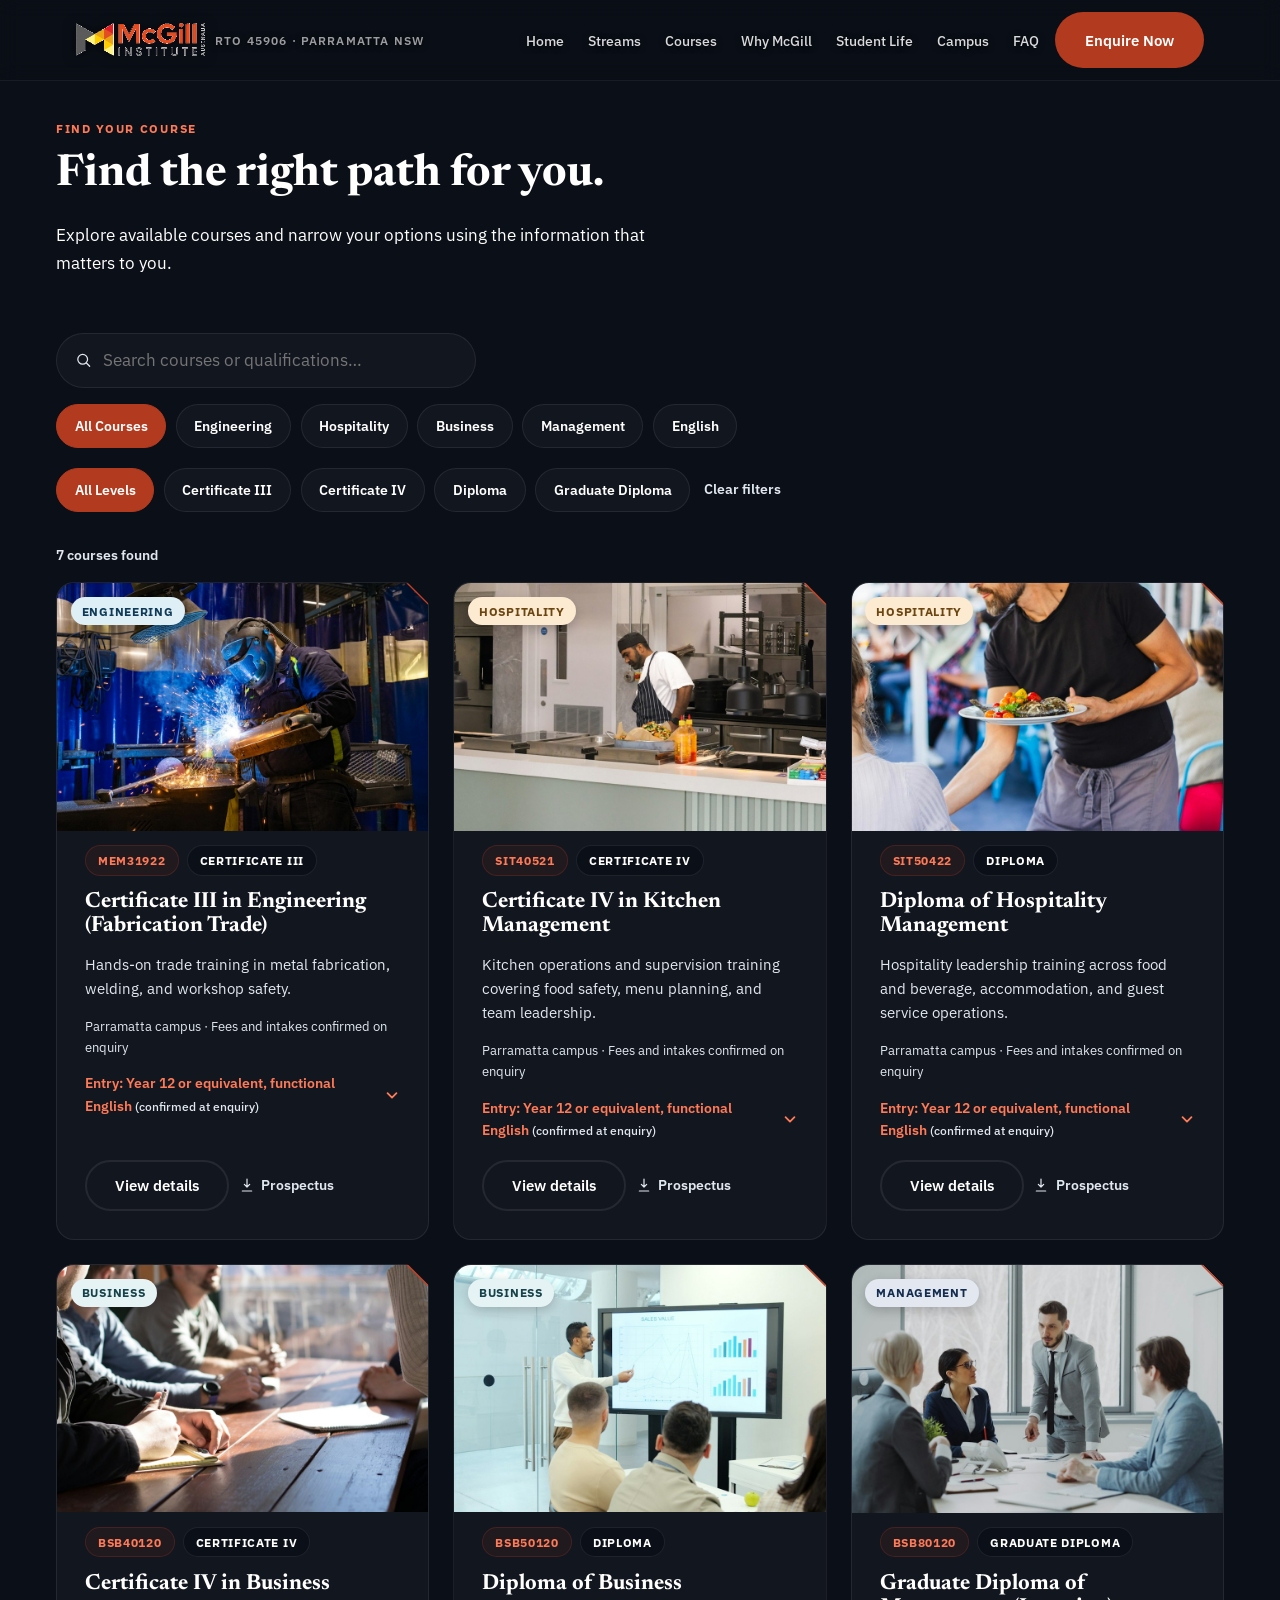
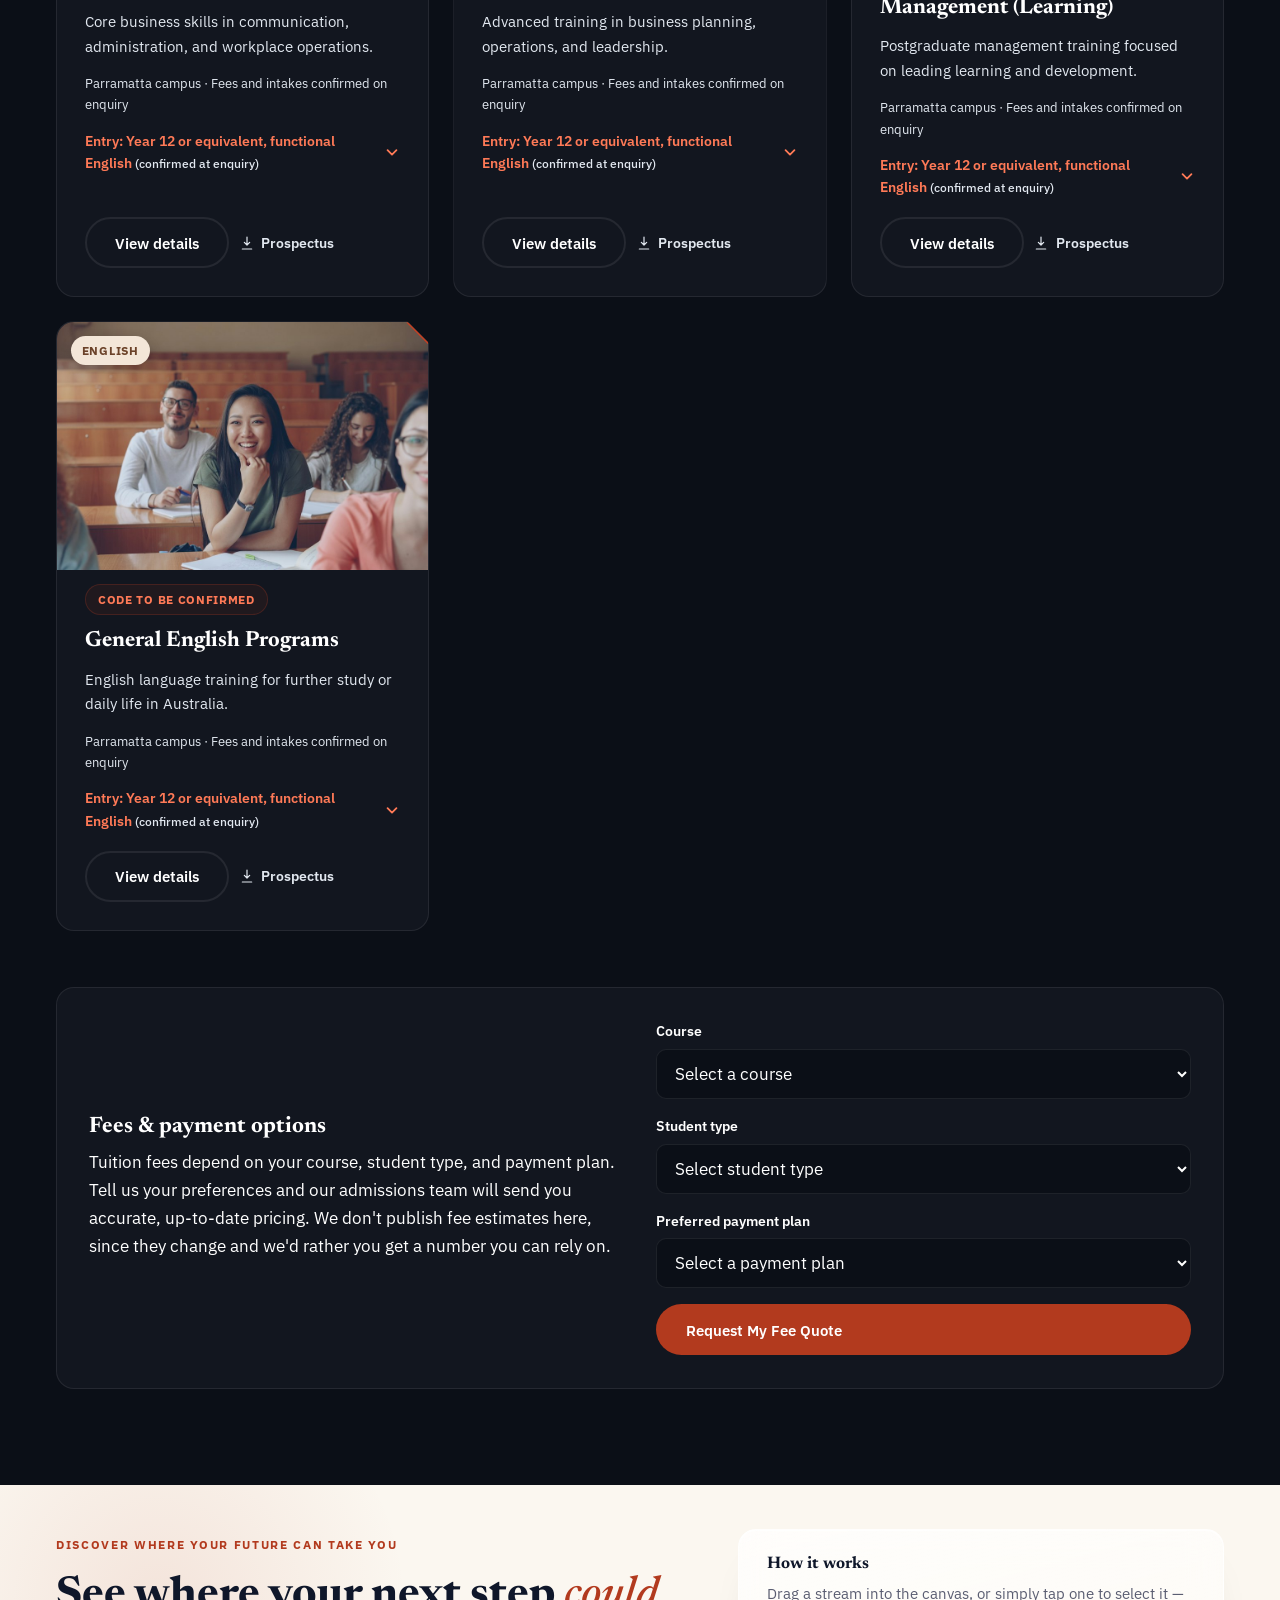
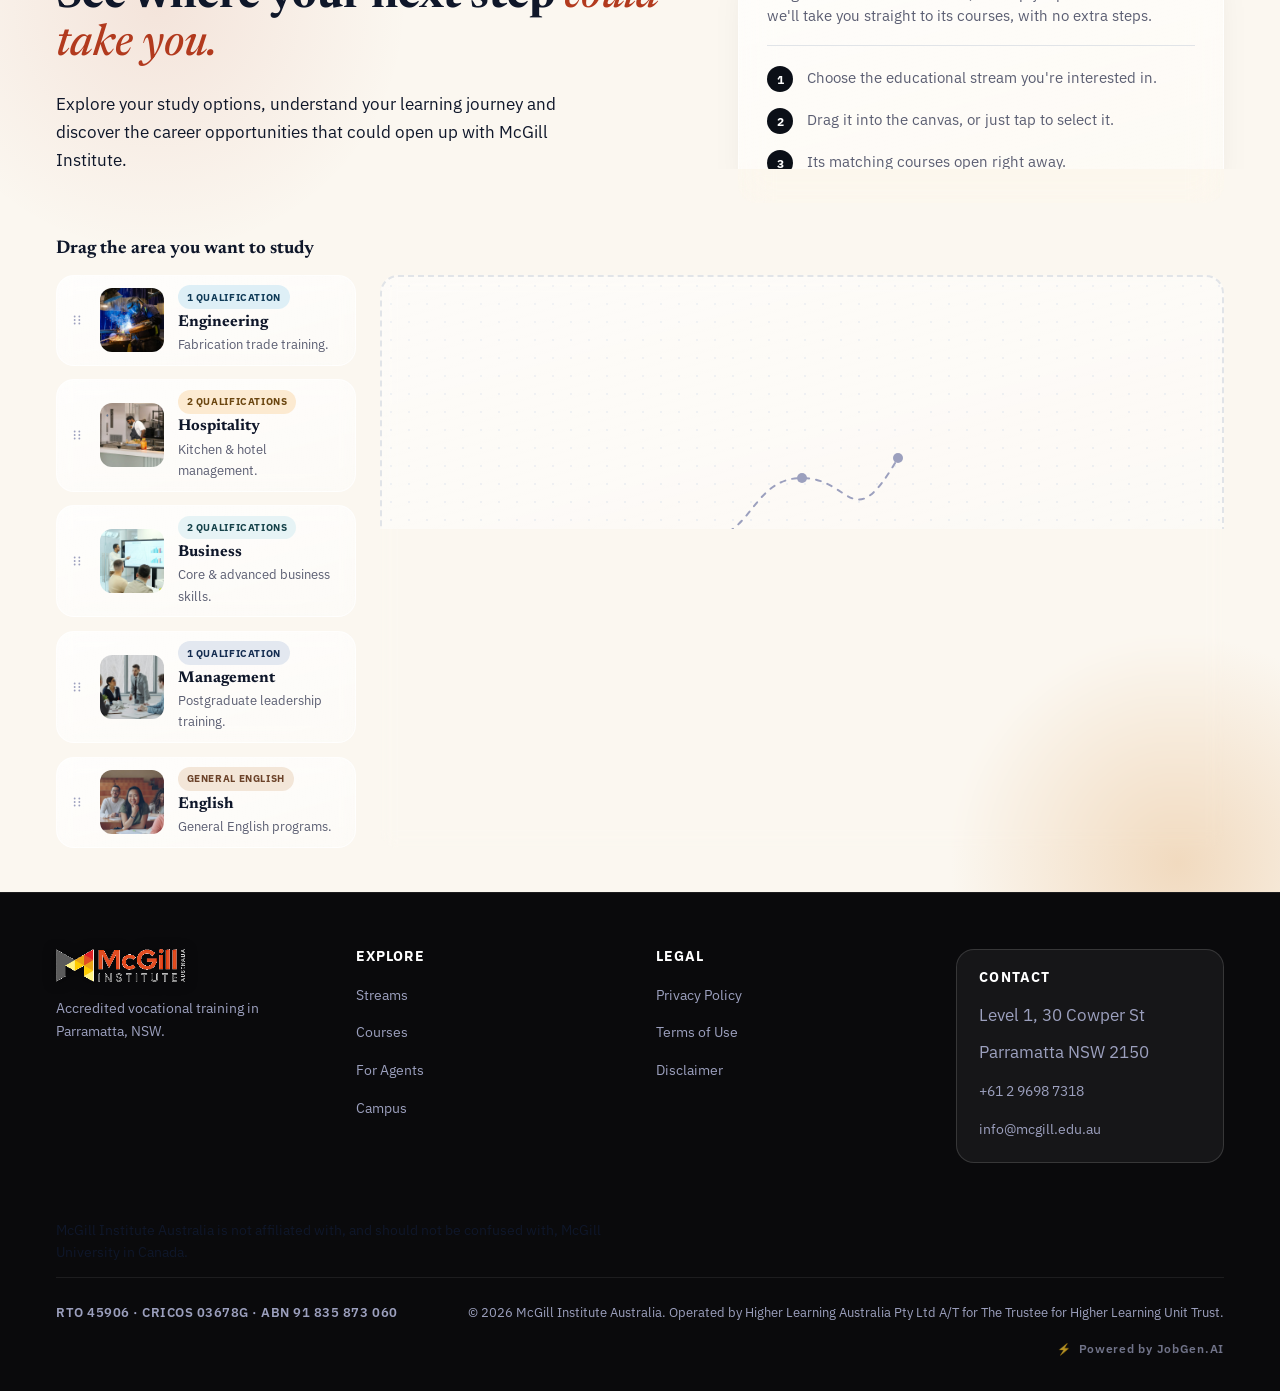
==== commit 421c2980: "Refine Course Pathway Explorer: compact layout, glass surfaces, motion Layout: - Moved the "Drag a s" ====
--- a/courses.html
+++ b/courses.html
@@ -147,6 +147,8 @@
 
   <!-- COURSE PATHWAY EXPLORER -->
   <section id="pathway-explorer" class="tone-light pathway-explorer">
+    <div class="pathway-glow pathway-glow--coral" aria-hidden="true"></div>
+    <div class="pathway-glow pathway-glow--peach" aria-hidden="true"></div>
     <div class="container">
 
       <div class="pathway-intro reveal">
@@ -154,15 +156,10 @@
           <span class="section-eyebrow">Discover Where Your Future Can Take You</span>
           <h2>See where your next step <em>could take you.</em></h2>
           <p>Explore your study options, understand your learning journey and discover the career opportunities that could open up with McGill Institute.</p>
-          <div class="pathway-howitworks">
-            <span class="pathway-howitworks-icon" aria-hidden="true">
-              <svg width="20" height="20" viewBox="0 0 24 24" fill="none"><path d="M12 2v4M12 18v4M4.9 4.9l2.8 2.8M16.3 16.3l2.8 2.8M2 12h4M18 12h4M4.9 19.1l2.8-2.8M16.3 7.7l2.8-2.8" stroke="currentColor" stroke-width="1.6" stroke-linecap="round"/></svg>
-            </span>
-            <p>Drag a stream into the canvas, or simply tap one to select it &mdash; we'll take you straight to its courses, with no extra steps.</p>
-          </div>
         </div>
         <div class="pathway-intro-right">
           <h3>How it works</h3>
+          <p class="pathway-howitworks-text">Drag a stream into the canvas, or simply tap one to select it &mdash; we'll take you straight to its courses, with no extra steps.</p>
           <ol class="pathway-steps">
             <li><span class="pathway-step-num">1</span><span>Choose the educational stream you're interested in.</span></li>
             <li><span class="pathway-step-num">2</span><span>Drag it into the canvas, or just tap to select it.</span></li>
--- a/styles.css
+++ b/styles.css
@@ -675,37 +675,71 @@
    existing dark tokens. #0D1520 main bg, #111D2A secondary bg, #141F2D card/
    panel bg, #F6F3EE main text, #B7C0CB secondary text, #8995A4 muted text,
    #F47732 accent, #FF8A45 hover accent. See DESIGN.md. */
-#settling-in { background: #0D1520; color: #F6F3EE; padding: 3.5rem 0 1rem; }
-#practical-guidance { background: #111D2A; color: #F6F3EE; border-top: 1px solid rgba(222,231,241,0.14); padding: 2.25rem 0 2.75rem; }
+#settling-in {
+  position: relative; overflow: hidden; background: #0D1520; color: #F6F3EE; padding: 4.5rem 0 1.5rem;
+}
+#practical-guidance {
+  position: relative; background: #111D2A; color: #F6F3EE;
+  border-top: 1px solid rgba(222,231,241,0.14); padding: 3rem 0 3.5rem;
+}
 #settling-in p, #practical-guidance p { color: #B7C0CB; }
 
-.settling-grid { display: grid; gap: 2.5rem; }
+/* Soft coral glow + a near-invisible diagonal hairline texture behind the content -- the
+   "subtle texture / soft lighting / depth" the brief asked for, kept faint enough to read
+   as atmosphere rather than decoration. Same radial-glow technique as .why-shape, recolored
+   and repositioned for this section's own palette. */
+.settling-glow {
+  position: absolute; top: -22%; left: -10%; width: 760px; height: 760px; max-width: 65vw;
+  background: radial-gradient(circle at 50% 50%, rgba(244,119,50,0.16), rgba(244,119,50,0) 68%);
+  border-radius: 50%; pointer-events: none; z-index: 0;
+}
+.settling-texture {
+  position: absolute; inset: 0; pointer-events: none; z-index: 0; opacity: 0.5;
+  background-image: repeating-linear-gradient(135deg, rgba(246,243,238,0.025) 0 1px, transparent 1px 64px);
+}
+/* grid-template-columns: 1fr below the 900px breakpoint is load-bearing, not decorative --
+   without it the single implicit column sizes to its content's intrinsic width instead of
+   100% of the container (classic CSS Grid blowout), and the fixed-width numbered badges
+   added below were enough to push that past the viewport on narrow screens. */
+.settling-grid { position: relative; z-index: 1; display: grid; grid-template-columns: 1fr; gap: 2.5rem; }
 @media (min-width: 900px) { .settling-grid { grid-template-columns: 1.17fr 1fr; align-items: start; } }
 
 .settling-eyebrow-row { display: flex; align-items: center; gap: 12px; margin-bottom: 1rem; }
 .settling-eyebrow { color: #F47732; margin-bottom: 0; }
-.settling-eyebrow-line { width: 48px; height: 2px; background: #F47732; flex-shrink: 0; }
+.settling-eyebrow-line { width: 48px; height: 2px; background: linear-gradient(90deg, #F47732, rgba(244,119,50,0)); flex-shrink: 0; }
 
 #settling-in-heading {
-  font-size: clamp(2.375rem, 1.3rem + 4.2vw, 4.75rem); line-height: 1.05; color: #F6F3EE; margin-bottom: 1.1rem;
+  font-size: clamp(2.375rem, 1.3rem + 4.2vw, 4.75rem); line-height: 1.02; letter-spacing: -0.01em;
+  color: #F6F3EE; margin-bottom: 1.1rem;
 }
 #settling-in-heading em { color: #F47732; font-style: normal; }
-.settling-copy > p { font-size: 1.15rem; line-height: 1.5; max-width: 500px; margin-bottom: 1.75rem; }
-
+.settling-copy > p { font-size: 1.15rem; line-height: 1.5; max-width: 500px; margin-bottom: 2rem; }
+
+/* Study in Australia feature card: genuine glass -- backdrop-filter over the glow behind it,
+   a translucent (not solid) fill, and a top inner highlight simulating a light edge, rather
+   than the previous flat #141F2D panel. */
 .settling-panel {
-  display: flex; align-items: center; gap: 1.1rem; background: #141F2D;
-  border: 1px solid rgba(222,231,241,0.16); border-radius: 16px; padding: 1.4rem;
-  box-shadow: 0 16px 32px -24px rgba(0,0,0,0.6);
-  transition: transform 0.25s ease; transform-style: preserve-3d; will-change: transform;
-}
+  position: relative; display: flex; align-items: center; gap: 1.1rem;
+  background: linear-gradient(165deg, rgba(246,243,238,0.1), rgba(246,243,238,0.03));
+  backdrop-filter: blur(20px); -webkit-backdrop-filter: blur(20px);
+  border: 1px solid rgba(246,243,238,0.16); border-radius: 18px; padding: 1.5rem 1.6rem;
+  box-shadow: 0 24px 48px -28px rgba(0,0,0,0.65), inset 0 1px 0 rgba(255,255,255,0.12);
+  transition: transform 0.3s ease, box-shadow 0.3s ease, border-color 0.3s ease;
+}
+.settling-panel:hover {
+  transform: translateY(-4px); border-color: rgba(244,119,50,0.4);
+  box-shadow: 0 28px 56px -26px rgba(0,0,0,0.7), 0 0 0 1px rgba(244,119,50,0.12), inset 0 1px 0 rgba(255,255,255,0.14);
+}
+@media (prefers-reduced-motion: reduce) { .settling-panel:hover { transform: none; } }
 .settling-panel-icon {
   width: 56px; height: 56px; border-radius: 50%; flex-shrink: 0; color: #F47732;
-  background: rgba(244,119,50,0.12); display: flex; align-items: center; justify-content: center;
-  box-shadow: 0 6px 14px -6px rgba(244,119,50,0.4), inset 0 1px 0 rgba(255,255,255,0.08);
-  transition: transform 0.2s ease;
+  background: radial-gradient(circle at 35% 30%, rgba(255,138,69,0.3), rgba(244,119,50,0.1));
+  display: flex; align-items: center; justify-content: center;
+  box-shadow: 0 6px 16px -6px rgba(244,119,50,0.45), inset 0 1px 0 rgba(255,255,255,0.14);
+  transition: transform 0.25s ease;
 }
 .settling-panel-icon svg { width: 26px; height: 26px; }
-.settling-panel:hover .settling-panel-icon { transform: translateY(-2px); }
+.settling-panel:hover .settling-panel-icon { transform: translateY(-2px) scale(1.04); }
 @media (prefers-reduced-motion: reduce) { .settling-panel:hover .settling-panel-icon { transform: none; } }
 .settling-panel-body { flex: 1; min-width: 0; }
 .settling-panel-body h3 { font-size: 1.1rem; margin-bottom: 0.3rem; color: #F6F3EE; }
@@ -713,27 +747,43 @@
 .settling-panel-cta {
   width: 42px; height: 42px; border-radius: 50%; flex-shrink: 0; color: #F47732;
   border: 1px solid rgba(244,119,50,0.38); display: flex; align-items: center; justify-content: center;
-  transition: background 0.2s ease, color 0.2s ease, transform 0.2s ease;
-}
-.settling-panel-cta:hover { background: #F47732; color: #0D1520; transform: translateX(2px); }
+  transition: background 0.2s ease, color 0.2s ease, transform 0.2s ease, box-shadow 0.2s ease;
+}
+.settling-panel-cta:hover { background: #F47732; color: #0D1520; transform: translateX(3px); box-shadow: 0 8px 20px -8px rgba(244,119,50,0.6); }
 .settling-panel-cta:focus-visible { outline: 3px solid #F47732; outline-offset: 3px; }
 @media (prefers-reduced-motion: reduce) { .settling-panel-cta:hover { transform: none; } }
 
 .settling-resources { display: flex; flex-direction: column; }
 @media (min-width: 900px) { .settling-resources { border-left: 1px solid rgba(222,231,241,0.14); padding-left: 2rem; } }
 .settling-resource {
-  display: grid; grid-template-columns: auto auto 1fr auto; align-items: center; gap: 1rem;
-  padding: 1.5rem 0; border-bottom: 1px solid rgba(222,231,241,0.14);
-  text-decoration: none; color: inherit; transition: background 0.2s ease;
+  position: relative; display: grid; grid-template-columns: auto auto 1fr auto; align-items: center; gap: 1.1rem;
+  padding: 1.5rem 1rem 1.5rem 1.1rem; margin: 0 -1rem; border-radius: 14px;
+  border-bottom: 1px solid rgba(222,231,241,0.12);
+  text-decoration: none; color: inherit; transition: background 0.25s ease, transform 0.25s ease;
+}
+.settling-resource::before {
+  content: ""; position: absolute; left: 0; top: 10%; bottom: 10%; width: 3px; border-radius: 2px;
+  background: #F47732; transform: scaleY(0); transform-origin: center; transition: transform 0.25s ease;
 }
 .settling-resource:last-child { border-bottom: none; }
-.settling-resource:hover { background: rgba(244,119,50,0.04); }
+.settling-resource:hover { background: rgba(244,119,50,0.06); transform: translateX(2px); }
+.settling-resource:hover::before { transform: scaleY(1); }
+@media (prefers-reduced-motion: reduce) { .settling-resource:hover { transform: none; } }
 .settling-resource:focus-visible { outline: 3px solid #F47732; outline-offset: -3px; }
-.settling-resource-num { font-family: var(--font-mono); font-weight: 700; font-size: 0.8rem; color: #F47732; }
+.settling-resource-num {
+  display: flex; align-items: center; justify-content: center; width: 30px; height: 30px; flex-shrink: 0;
+  border-radius: 50%; border: 1px solid rgba(244,119,50,0.35);
+  font-family: var(--font-mono); font-weight: 700; font-size: 0.72rem; color: #F47732;
+  transition: background 0.25s ease, color 0.25s ease, border-color 0.25s ease;
+}
+.settling-resource:hover .settling-resource-num { background: #F47732; color: #0D1520; border-color: #F47732; }
 .settling-resource-icon {
   width: 52px; height: 52px; border-radius: 50%; flex-shrink: 0; color: #F47732;
   background: rgba(244,119,50,0.12); display: flex; align-items: center; justify-content: center;
-}
+  transition: background 0.25s ease, transform 0.25s ease;
+}
+.settling-resource:hover .settling-resource-icon { background: rgba(244,119,50,0.22); transform: scale(1.05); }
+@media (prefers-reduced-motion: reduce) { .settling-resource:hover .settling-resource-icon { transform: none; } }
 .settling-resource-icon svg { width: 22px; height: 22px; }
 .settling-resource-body h3 {
   font-size: 1.35rem; margin-bottom: 0.2rem; color: #F6F3EE; transition: color 0.2s ease;
@@ -741,41 +791,78 @@
 .settling-resource-body p { font-size: 0.95rem; margin-bottom: 0; }
 .settling-resource:hover .settling-resource-body h3 { color: #FF8A45; }
 .settling-resource-arrow {
-  width: 42px; height: 42px; border-radius: 50%; flex-shrink: 0; color: #F47732;
-  border: 1px solid rgba(244,119,50,0.38); display: flex; align-items: center; justify-content: center;
-  transition: transform 0.2s ease;
-}
-.settling-resource-arrow svg { transition: transform 0.2s ease; }
+  width: 42px; height: 42px; border-radius: 50%; flex-shrink: 0; color: #F47732; opacity: 0.55;
+  border: 1px solid rgba(244,119,50,0.3); display: flex; align-items: center; justify-content: center;
+  transition: transform 0.25s ease, opacity 0.25s ease, border-color 0.25s ease;
+}
+.settling-resource:hover .settling-resource-arrow { opacity: 1; border-color: #F47732; }
+.settling-resource-arrow svg { transition: transform 0.25s ease; }
 .settling-resource:hover .settling-resource-arrow svg { transform: translateX(3px); }
 @media (prefers-reduced-motion: reduce) { .settling-resource:hover .settling-resource-arrow svg { transform: none; } }
 
-.practical-guidance-head { margin-bottom: 2rem; }
+.practical-guidance-head { margin-bottom: 2.5rem; position: relative; z-index: 1; }
 .practical-guidance-eyebrow { color: #F47732; }
 #practical-guidance-heading { font-size: clamp(2rem, 1.3rem + 2.6vw, 3.125rem); line-height: 1.1; color: #F6F3EE; margin-bottom: 0; }
 #practical-guidance-heading em { color: #F47732; font-style: normal; }
 
-.practical-guidance-grid { display: grid; grid-template-columns: 1fr; gap: 1.5rem; }
-@media (min-width: 760px) { .practical-guidance-grid { grid-template-columns: repeat(3, 1fr); gap: 0; } }
+/* Three real feature cards (was three plain text columns separated by a divider line) --
+   own background, fine border, radius and layered shadow for genuine depth, with a hover
+   lift + border-glow + trailing arrow reveal matching the resource rows above. */
+.practical-guidance-grid { position: relative; z-index: 1; display: grid; grid-template-columns: 1fr; gap: 1.25rem; }
+@media (min-width: 760px) { .practical-guidance-grid { grid-template-columns: repeat(3, 1fr); } }
 .practical-guidance-item {
-  display: block; text-decoration: none; color: inherit; padding: 0 0 0 0;
-}
-@media (min-width: 760px) {
-  .practical-guidance-item { padding: 0 2rem; }
-  .practical-guidance-item:not(:first-child) { border-left: 1px solid rgba(222,231,241,0.14); }
-}
+  position: relative; display: flex; flex-direction: column; text-decoration: none; color: inherit;
+  background: linear-gradient(165deg, rgba(246,243,238,0.05), rgba(246,243,238,0.015));
+  border: 1px solid rgba(222,231,241,0.12); border-radius: var(--radius-card); padding: 1.9rem 1.75rem 2.1rem;
+  box-shadow: 0 18px 36px -28px rgba(0,0,0,0.6);
+  transition: transform 0.3s ease, box-shadow 0.3s ease, border-color 0.3s ease, background 0.3s ease;
+}
+.practical-guidance-item:hover {
+  transform: translateY(-6px); border-color: rgba(244,119,50,0.4);
+  background: linear-gradient(165deg, rgba(246,243,238,0.08), rgba(246,243,238,0.02));
+  box-shadow: 0 28px 52px -24px rgba(0,0,0,0.65), 0 0 0 1px rgba(244,119,50,0.12);
+}
+@media (prefers-reduced-motion: reduce) { .practical-guidance-item:hover { transform: none; } }
 .practical-guidance-icon {
-  width: 52px; height: 52px; border-radius: 50%; margin-bottom: 1rem; color: #F47732;
-  background: rgba(244,119,50,0.12); display: flex; align-items: center; justify-content: center;
-}
+  width: 52px; height: 52px; border-radius: 50%; margin-bottom: 1.25rem; color: #F47732;
+  background: radial-gradient(circle at 35% 30%, rgba(255,138,69,0.28), rgba(244,119,50,0.1));
+  display: flex; align-items: center; justify-content: center;
+  box-shadow: 0 6px 16px -6px rgba(244,119,50,0.4), inset 0 1px 0 rgba(255,255,255,0.12);
+  transition: transform 0.25s ease;
+}
+.practical-guidance-item:hover .practical-guidance-icon { transform: scale(1.06); }
+@media (prefers-reduced-motion: reduce) { .practical-guidance-item:hover .practical-guidance-icon { transform: none; } }
 .practical-guidance-icon svg { width: 24px; height: 24px; }
 .practical-guidance-item h3 { font-size: 1.2rem; margin-bottom: 0.4rem; color: #F6F3EE; transition: color 0.2s ease; }
 .practical-guidance-item p { font-size: 0.95rem; margin-bottom: 0; }
 .practical-guidance-item:hover h3 { color: #FF8A45; }
+.practical-guidance-arrow {
+  position: absolute; right: 1.6rem; bottom: 1.6rem; width: 34px; height: 34px; border-radius: 50%;
+  color: #F47732; border: 1px solid rgba(244,119,50,0.3); display: flex; align-items: center; justify-content: center;
+  opacity: 0; transform: translate(-6px, 6px); transition: opacity 0.25s ease, transform 0.25s ease, border-color 0.25s ease;
+}
+.practical-guidance-item:hover .practical-guidance-arrow { opacity: 1; transform: translate(0, 0); border-color: #F47732; }
+@media (prefers-reduced-motion: reduce) { .practical-guidance-arrow { transition: opacity 0.25s ease; transform: none; } }
+
+/* Per-card/row reveal stagger (same pattern as #streams .stream-card) rather than one block
+   fading in together -- reads as a more deliberate, art-directed entrance. */
+.settling-resource.reveal:nth-child(1) { transition-delay: 0s; }
+.settling-resource.reveal:nth-child(2) { transition-delay: 0.08s; }
+.settling-resource.reveal:nth-child(3) { transition-delay: 0.16s; }
+.practical-guidance-item.reveal:nth-child(1) { transition-delay: 0s; }
+.practical-guidance-item.reveal:nth-child(2) { transition-delay: 0.08s; }
+.practical-guidance-item.reveal:nth-child(3) { transition-delay: 0.16s; }
+@media (prefers-reduced-motion: reduce) {
+  .settling-resource.reveal, .practical-guidance-item.reveal { transition-delay: 0s; }
+}
 
 @media (max-width: 899px) {
   .settling-panel { flex-wrap: wrap; }
   .settling-resource { grid-template-columns: auto auto 1fr; }
   .settling-resource-arrow { display: none; }
+}
+@media (max-width: 759px) {
+  .practical-guidance-arrow { display: none; }
 }
 
 
@@ -1364,8 +1451,8 @@
   .enquiry-form-panel { padding: 1.25rem 1rem; }
 }
 
-/* ============ Course Pathway Explorer (courses.html) ============
-   Markup in courses.html, interaction in pathway-explorer.js. Colors/radius/shadow reuse
+/* ============ Course Pathway Explorer (index.html + courses.html) ============
+   Markup in both pages, interaction in pathway-explorer.js. Colors/radius/shadow reuse
    the sitewide tokens (--oled, --coral, --radius-card, --surface, --border, --tag-*) rather
    than inventing a parallel palette -- only the warm-cream background and soft peach accent
    below are new, scoped to this section, since nothing existing covered them. */
@@ -1374,30 +1461,50 @@
   --pw-peach: #F7DCC4;
   --pw-peach-deep: #E7BD8E;
 }
-.pathway-explorer { --bg: var(--pw-cream); background: var(--bg); padding-top: var(--space-lg); }
+/* Compact section rhythm (was space-lg/96px top+bottom via the sitewide `section` default) --
+   trimmed to tighten the whole section without crowding any one part of it. position:relative
+   + overflow:hidden contain the two glow blobs below. */
+.pathway-explorer {
+  --bg: var(--pw-cream); background: var(--bg); position: relative; overflow: hidden;
+  padding-top: 2.75rem; padding-bottom: 2.75rem;
+}
+/* Two soft, slow-breathing glow blobs (coral + peach) behind the content -- the "animated
+   background gradients" / "soft coral and peach glow effects" this pass asked for. Kept to a
+   gentle opacity pulse, never moving position, so it reads as ambient light rather than a
+   distracting animation; motion removed entirely under prefers-reduced-motion. */
+.pathway-glow { position: absolute; border-radius: 50%; pointer-events: none; z-index: 0; }
+.pathway-glow--coral {
+  top: -14%; left: -8%; width: 520px; height: 520px; max-width: 55vw;
+  background: radial-gradient(circle at 50% 50%, rgba(178,58,30,0.1), rgba(178,58,30,0) 68%);
+  animation: pw-glow-breathe 9s ease-in-out infinite;
+}
+.pathway-glow--peach {
+  bottom: -20%; right: -10%; width: 460px; height: 460px; max-width: 50vw;
+  background: radial-gradient(circle at 50% 50%, rgba(231,189,142,0.5), rgba(231,189,142,0) 70%);
+  animation: pw-glow-breathe 11s ease-in-out infinite reverse; animation-delay: -4s;
+}
+@keyframes pw-glow-breathe { 0%, 100% { opacity: 0.7; transform: scale(1); } 50% { opacity: 1; transform: scale(1.08); } }
+@media (prefers-reduced-motion: reduce) { .pathway-glow { animation: none; } }
+.pathway-explorer > .container { position: relative; z-index: 1; }
 
 /* ---- A. Hero / intro ---- */
 .pathway-intro {
   display: grid; grid-template-columns: 1.3fr 1fr; gap: clamp(2rem, 4vw, 4rem);
-  align-items: start; margin-bottom: var(--space-lg);
+  align-items: start; margin-bottom: 2.25rem;
 }
 .pathway-intro-left h2 { font-size: var(--fs-section); margin-top: 0.4rem; }
 .pathway-intro-left h2 em { font-style: italic; font-weight: 500; color: var(--coral-text); }
-.pathway-intro-left > p { font-size: 1.05rem; max-width: 52ch; }
-.pathway-howitworks {
-  display: flex; align-items: flex-start; gap: 0.85rem; margin-top: 1.5rem; padding-top: 1.5rem;
-  border-top: 1px solid var(--border);
-}
-.pathway-howitworks-icon {
-  display: flex; align-items: center; justify-content: center; width: 40px; height: 40px; flex-shrink: 0;
-  border-radius: 50%; background: var(--pw-peach); color: var(--coral-deep);
-}
-.pathway-howitworks p { margin: 0; font-size: 0.92rem; color: var(--text-muted); max-width: 42ch; }
+.pathway-intro-left > p { font-size: 1.05rem; max-width: 52ch; margin-bottom: 0; }
+/* "How it works" panel: premium glass -- a translucent, blurred surface the two glow blobs
+   show softly through, rather than the previous flat var(--surface) card. */
 .pathway-intro-right {
-  background: var(--surface); border: 1px solid var(--border); border-radius: var(--radius-card);
-  padding: 1.75rem; box-shadow: 0 20px 40px -28px rgba(15,17,30,0.2);
-}
-.pathway-intro-right h3 { font-size: 1.05rem; margin-bottom: 1.1rem; }
+  position: relative; background: linear-gradient(165deg, rgba(255,255,255,0.78), rgba(255,255,255,0.4));
+  backdrop-filter: blur(16px) saturate(140%); -webkit-backdrop-filter: blur(16px) saturate(140%);
+  border: 1px solid rgba(255,255,255,0.7); border-radius: var(--radius-card);
+  padding: 1.6rem 1.75rem; box-shadow: 0 24px 44px -28px rgba(15,17,30,0.22), inset 0 1px 0 rgba(255,255,255,0.6);
+}
+.pathway-intro-right h3 { font-size: 1.05rem; margin-bottom: 0.6rem; }
+.pathway-howitworks-text { margin: 0 0 1.25rem; font-size: 0.92rem; line-height: 1.5; color: var(--text-muted); padding-bottom: 1.1rem; border-bottom: 1px solid var(--border); }
 .pathway-steps { list-style: none; margin: 0; padding: 0; display: flex; flex-direction: column; gap: 1rem; }
 .pathway-steps li { display: flex; align-items: flex-start; gap: 0.85rem; font-size: 0.92rem; color: var(--text-muted); }
 .pathway-step-num {
@@ -1406,19 +1513,37 @@
 }
 
 /* ---- B. Stream selection + C. Canvas ---- */
-.pathway-section-label { font-size: 1.15rem; margin-bottom: 1.1rem; }
-.pathway-layout { display: grid; grid-template-columns: 300px 1fr; gap: 1.5rem; align-items: stretch; margin-bottom: var(--space-lg); }
+.pathway-section-label { font-size: 1.15rem; margin-bottom: 1rem; }
+.pathway-layout { display: grid; grid-template-columns: 300px 1fr; gap: 1.5rem; align-items: stretch; }
 
 .stream-selector { display: flex; flex-direction: column; gap: 0.85rem; }
+/* Stream cards: same glass treatment as the panel above, plus a softer/longer-eased transition
+   and a coral border-glow on hover (was a flat lift + shadow only). */
 .pw-stream-card {
   display: flex; align-items: center; gap: 0.85rem; position: relative;
-  background: var(--surface); border: 1.5px solid var(--border); border-radius: var(--radius-card);
-  padding: 0.6rem; cursor: grab; text-align: left; transition: transform 0.2s ease, box-shadow 0.2s ease, border-color 0.2s ease;
-}
-.pw-stream-card:hover { transform: translateY(-3px); box-shadow: 0 16px 32px -20px rgba(15,17,30,0.3); }
+  background: linear-gradient(165deg, rgba(255,255,255,0.8), rgba(255,255,255,0.45));
+  backdrop-filter: blur(10px); -webkit-backdrop-filter: blur(10px);
+  border: 1.5px solid rgba(255,255,255,0.7); border-radius: var(--radius-card);
+  padding: 0.6rem; cursor: grab; text-align: left;
+  transition: transform 0.3s cubic-bezier(.22,1,.36,1), box-shadow 0.3s ease, border-color 0.3s ease;
+}
+.pw-stream-card:hover {
+  transform: translateY(-4px) scale(1.015);
+  box-shadow: 0 18px 36px -20px rgba(15,17,30,0.28), 0 0 0 1px rgba(178,58,30,0.14);
+  border-color: rgba(178,58,30,0.3);
+}
 .pw-stream-card:focus-visible { outline: 3px solid var(--focus); outline-offset: 2px; }
 .pw-stream-card.is-dragging { opacity: 0.45; cursor: grabbing; }
-.pw-stream-card.is-selected { border-color: var(--oled); box-shadow: 0 0 0 2px var(--oled); }
+.pw-stream-card.is-selected {
+  border-color: var(--oled); box-shadow: 0 0 0 2px var(--oled);
+  animation: pw-select-pulse 0.5s ease;
+}
+@keyframes pw-select-pulse {
+  0% { box-shadow: 0 0 0 2px var(--oled), 0 0 0 0 rgba(15,17,30,0.35); }
+  70% { box-shadow: 0 0 0 2px var(--oled), 0 0 0 12px rgba(15,17,30,0); }
+  100% { box-shadow: 0 0 0 2px var(--oled), 0 0 0 0 rgba(15,17,30,0); }
+}
+@media (prefers-reduced-motion: reduce) { .pw-stream-card, .pw-stream-card:hover { animation: none; transition: border-color 0.2s ease; } }
 .pw-drag-handle {
   display: flex; align-items: center; justify-content: center; flex-shrink: 0; width: 20px; color: var(--muted-light);
 }
@@ -1430,28 +1555,45 @@
 .pw-stream-body p { font-size: 0.8rem; color: var(--text-muted); margin: 0; max-width: 32ch; }
 
 .pathway-canvas {
-  position: relative; min-height: 360px; border-radius: var(--radius-card);
-  border: 2px dashed var(--border); background-color: var(--surface);
-  background-image: radial-gradient(var(--border) 1.4px, transparent 1.4px);
-  background-size: 18px 18px; transition: border-color 0.2s ease, background-color 0.2s ease;
-  display: flex; align-items: center; justify-content: center; padding: 2rem;
-}
-.pathway-canvas.is-drag-over { border-color: var(--coral); background-color: var(--pw-peach); }
+  position: relative; min-height: 300px; border-radius: var(--radius-card);
+  border: 2px dashed var(--border);
+  background-image: linear-gradient(165deg, rgba(255,255,255,0.55), rgba(255,255,255,0.25)),
+    radial-gradient(var(--border) 1.4px, transparent 1.4px);
+  background-size: auto, 18px 18px;
+  backdrop-filter: blur(8px); -webkit-backdrop-filter: blur(8px);
+  transition: border-color 0.25s ease, background-color 0.25s ease, box-shadow 0.25s ease;
+  display: flex; align-items: center; justify-content: center; padding: 1.75rem;
+}
+.pathway-canvas.is-drag-over { border-color: var(--coral); background-color: var(--pw-peach); box-shadow: 0 0 0 4px rgba(178,58,30,0.1); }
 .pathway-canvas-empty[hidden] { display: none; }
-.pathway-canvas-empty { display: flex; flex-direction: column; align-items: center; text-align: center; gap: 0.75rem; max-width: 320px; }
+.pathway-canvas-empty { display: flex; flex-direction: column; align-items: center; text-align: center; gap: 0.6rem; max-width: 320px; }
+/* Animated route: the dashed line "flows" toward the final dot and each dot breathes in
+   sequence -- the "animated connecting lines and pathway dots" this pass asked for. */
 .pathway-route { color: var(--muted-light); }
+.pathway-route path { stroke-dasharray: 5 7; animation: pw-route-flow 2.4s linear infinite; }
+.pathway-route circle { animation: pw-dot-pulse 2.4s ease-in-out infinite; transform-origin: center; transform-box: fill-box; }
+.pathway-route circle:nth-of-type(2) { animation-delay: 0.5s; }
+.pathway-route circle:nth-of-type(3) { animation-delay: 1s; }
+@keyframes pw-route-flow { to { stroke-dashoffset: -24; } }
+@keyframes pw-dot-pulse { 0%, 100% { opacity: 0.55; transform: scale(1); } 50% { opacity: 1; transform: scale(1.35); } }
+@media (prefers-reduced-motion: reduce) { .pathway-route path, .pathway-route circle { animation: none; } }
 .pathway-canvas-icon {
-  display: flex; align-items: center; justify-content: center; width: 56px; height: 56px; border-radius: 50%;
+  display: flex; align-items: center; justify-content: center; width: 52px; height: 52px; border-radius: 50%;
   background: var(--pw-peach); color: var(--coral-deep);
 }
-.pathway-canvas-empty h4 { font-size: 1.1rem; margin: 0.25rem 0 0; }
-.pathway-canvas-empty p { font-size: 0.9rem; color: var(--text-muted); margin: 0; }
+.pathway-canvas-empty h4 { font-size: 1.05rem; margin: 0.2rem 0 0; }
+.pathway-canvas-empty p { font-size: 0.88rem; color: var(--text-muted); margin: 0; }
 
 /* [hidden] alone would be defeated by the display:flex below (equal specificity, author
    stylesheet beats the UA default) -- state it explicitly so toggling the attribute in
    pathway-explorer.js actually hides this. */
 .pathway-canvas-selected[hidden] { display: none; }
-.pathway-canvas-selected { width: 100%; display: flex; align-items: center; gap: 1.25rem; flex-wrap: wrap; }
+.pathway-canvas-selected {
+  width: 100%; display: flex; align-items: center; gap: 1.25rem; flex-wrap: wrap;
+  animation: pw-selected-in 0.4s cubic-bezier(.22,1,.36,1);
+}
+@keyframes pw-selected-in { from { opacity: 0; transform: scale(0.96) translateY(4px); } to { opacity: 1; transform: none; } }
+@media (prefers-reduced-motion: reduce) { .pathway-canvas-selected { animation: none; } }
 .pathway-canvas-selected img { width: 72px; height: 72px; border-radius: 14px; object-fit: cover; flex-shrink: 0; }
 .pathway-canvas-selected-text { flex: 1; min-width: 180px; }
 .pathway-canvas-selected-text h4 { font-size: 1.3rem; margin: 0.15rem 0 0.3rem; }
@@ -1469,7 +1611,7 @@
 
 /* ---- Responsive ---- */
 @media (max-width: 960px) {
-  .pathway-intro { grid-template-columns: 1fr; }
+  .pathway-intro { grid-template-columns: 1fr; gap: 1.75rem; margin-bottom: 1.75rem; }
   .pathway-layout { grid-template-columns: 1fr; }
   .stream-selector {
     flex-direction: row; overflow-x: auto; padding-bottom: 0.5rem; scroll-snap-type: x proximity;
@@ -1478,6 +1620,7 @@
   .pathway-canvas { min-height: 220px; }
 }
 @media (max-width: 640px) {
+  .pathway-explorer { padding-top: 2.25rem; padding-bottom: 2.25rem; }
   .pw-stream-body p { display: none; } /* keep mobile cards compact + touch-friendly */
   .pw-stream-card { flex: 0 0 200px; }
   .pathway-canvas-selected { flex-direction: column; align-items: flex-start; }
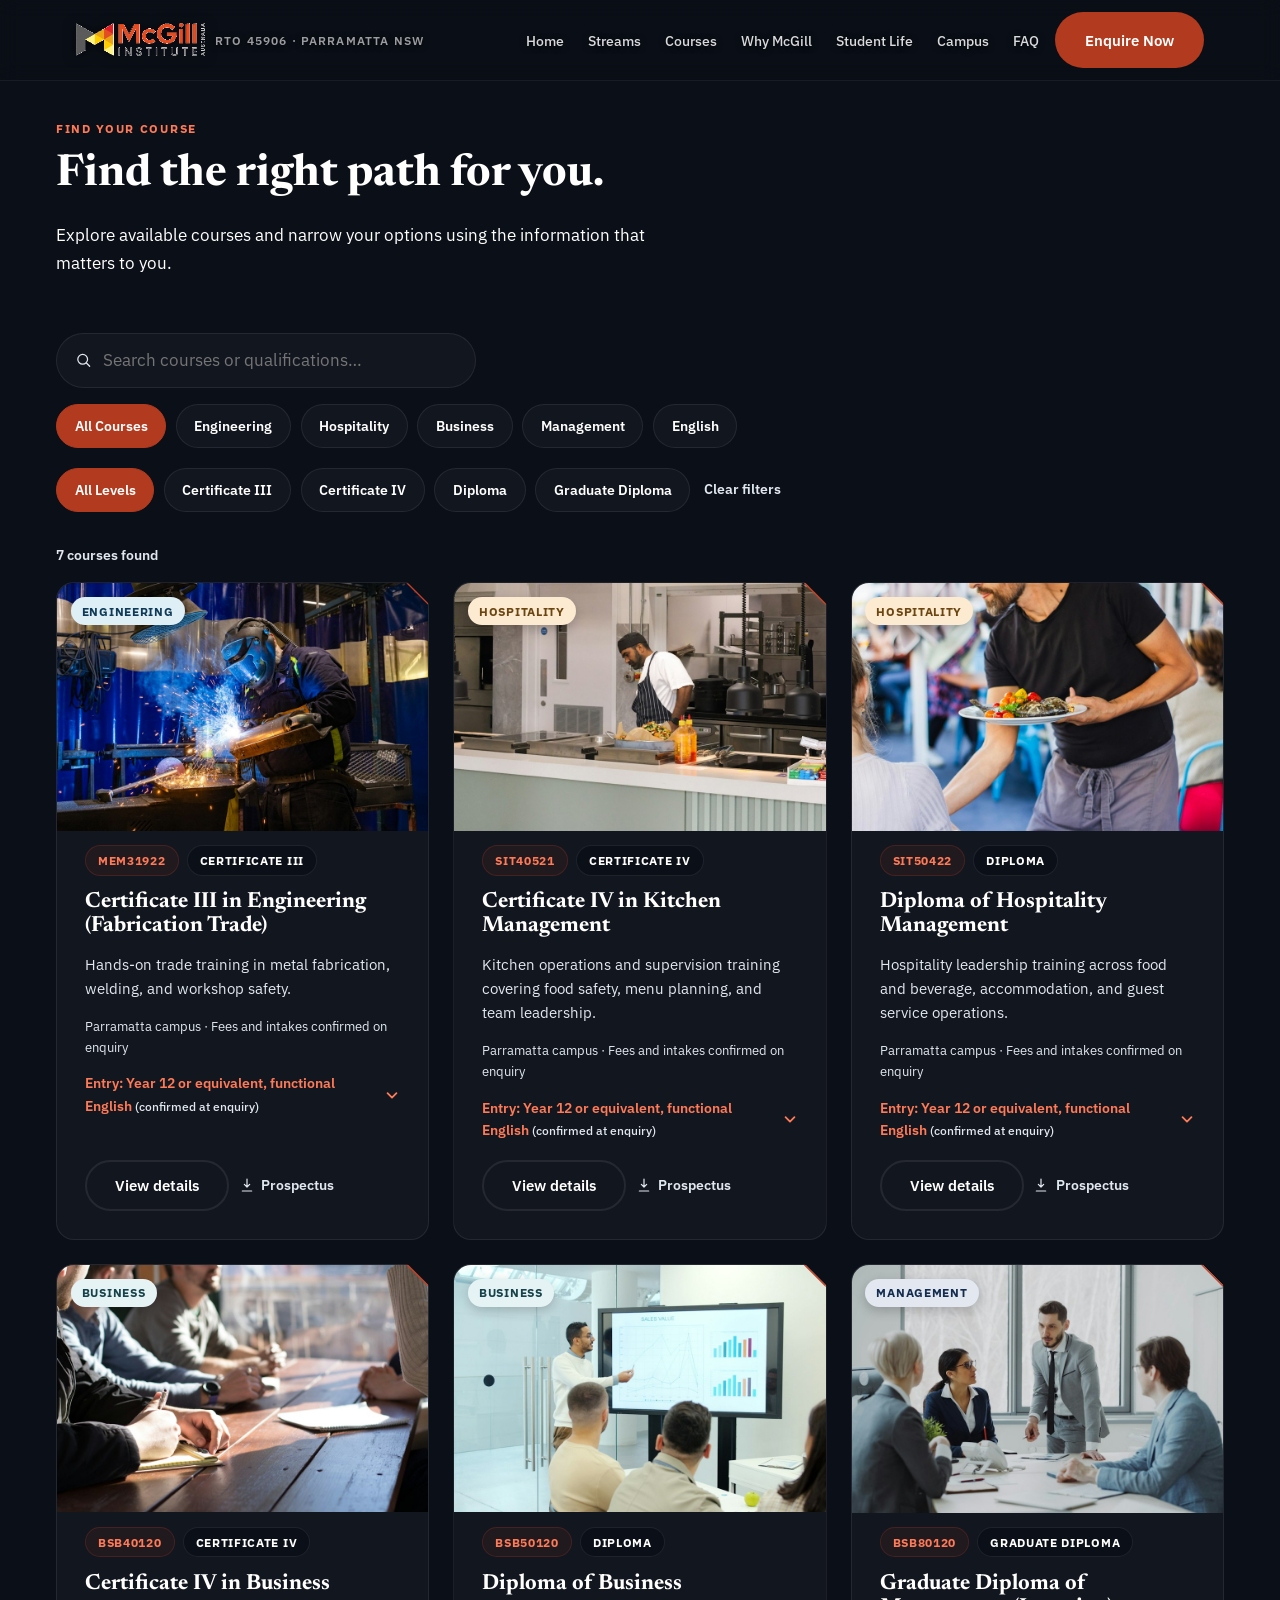
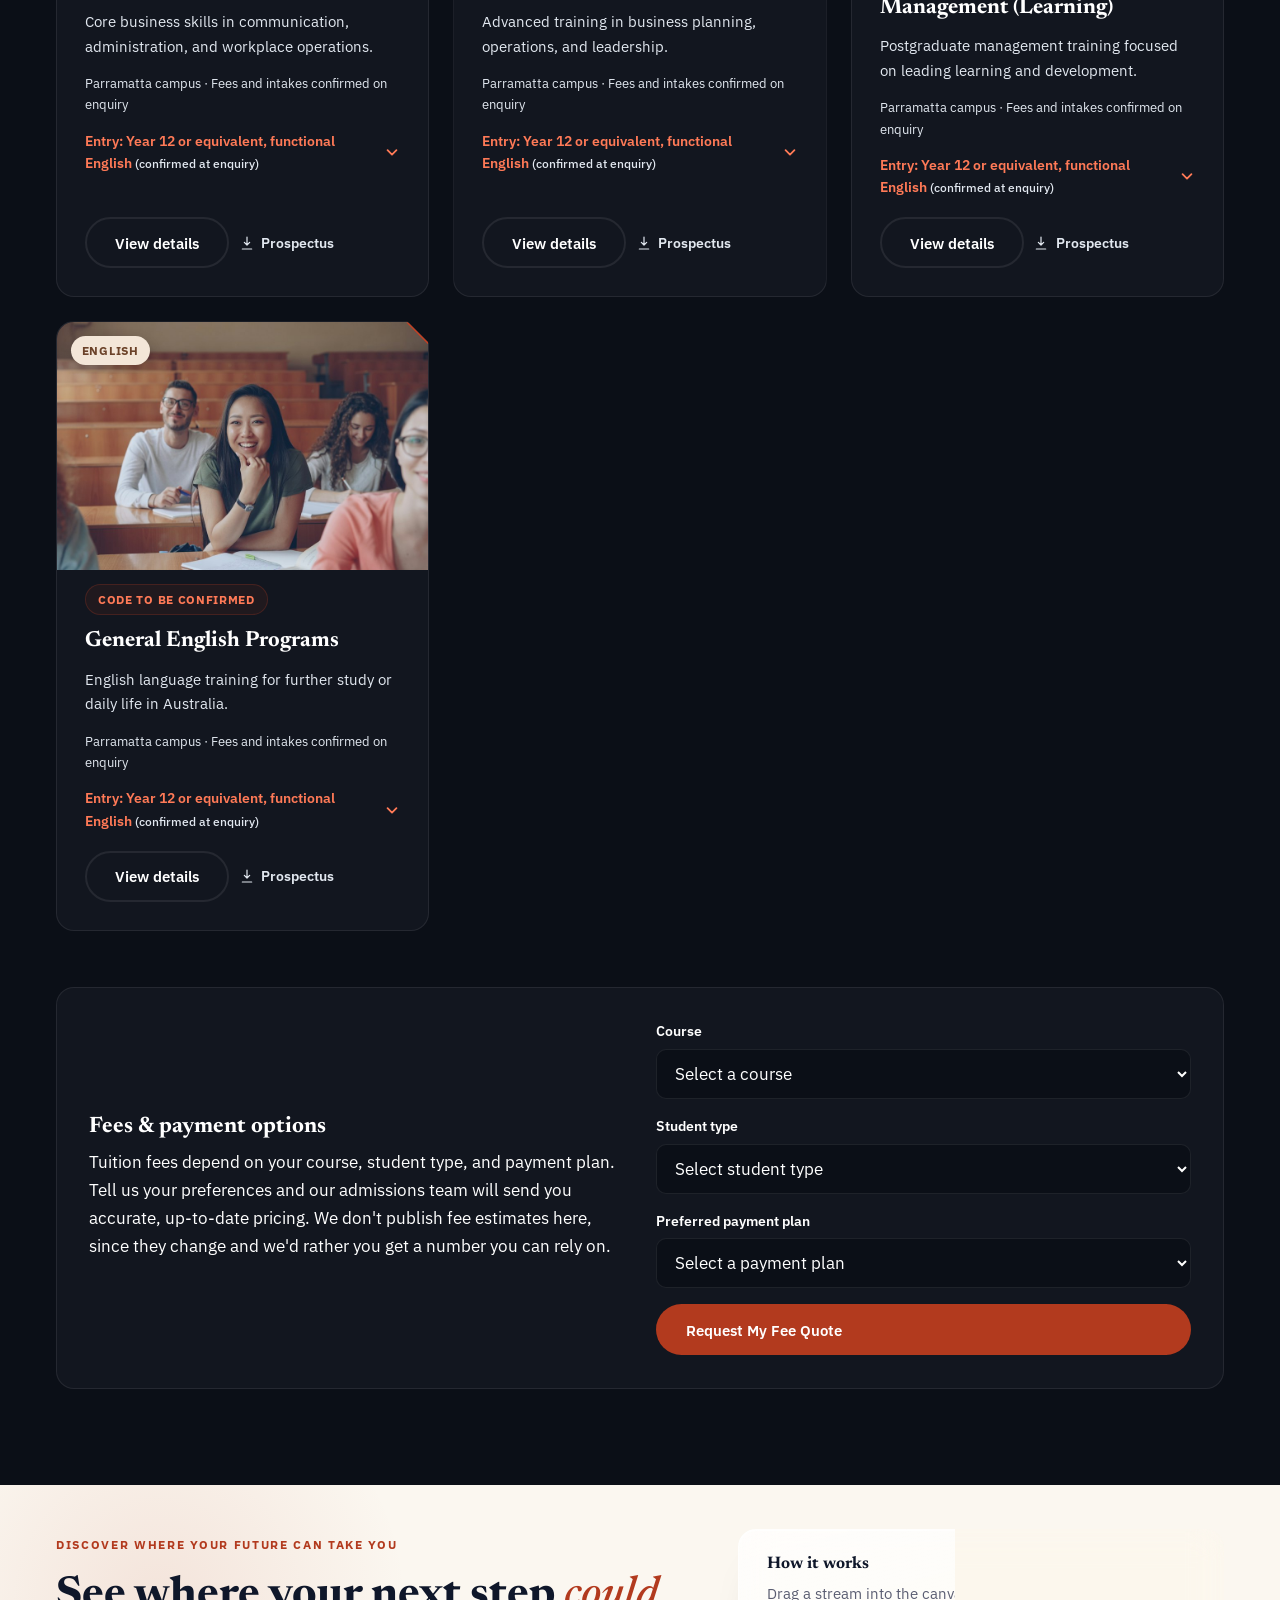
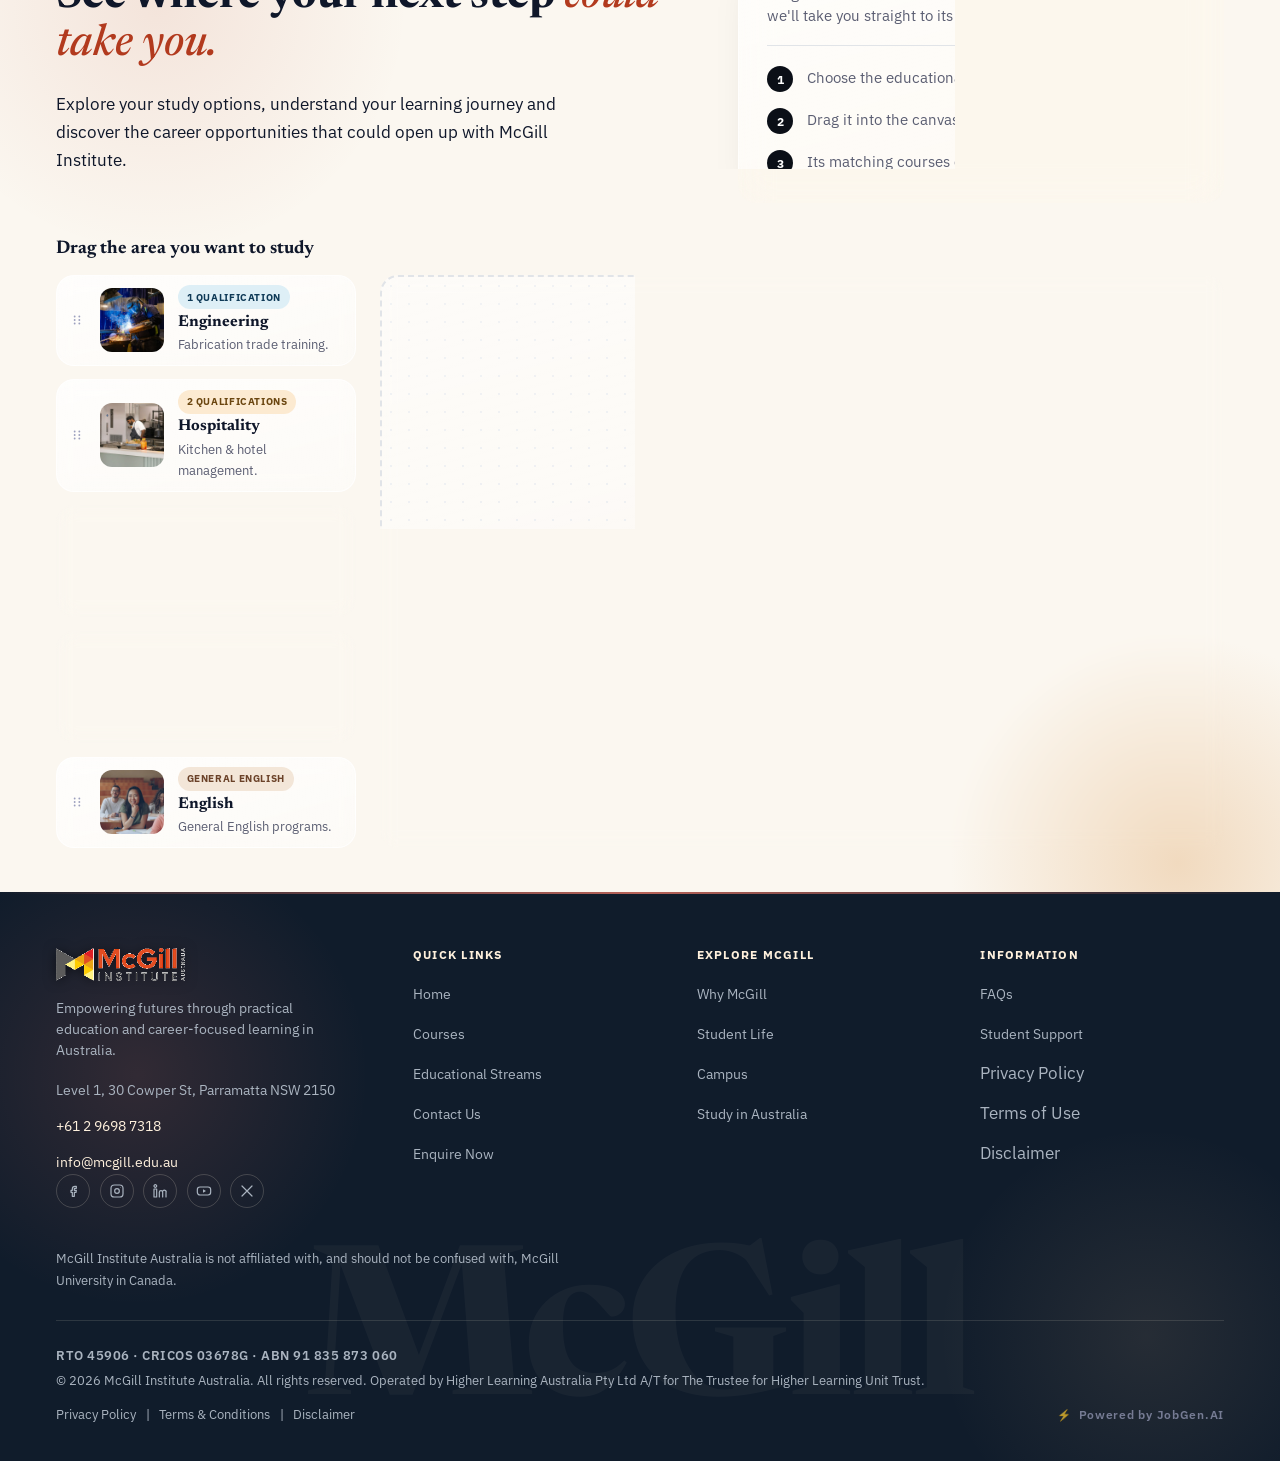
==== commit 80bc28fc: "Redesign footer: premium 4-column navy/cream/coral layout Structural inspiration from the brief's re" ====
--- a/courses.html
+++ b/courses.html
@@ -206,43 +206,70 @@
 </main>
 
 <footer class="site-footer">
-  <div class="container">
+  <div class="footer-glow footer-glow--coral" aria-hidden="true"></div>
+  <div class="footer-glow footer-glow--peach" aria-hidden="true"></div>
+  <span class="footer-wordmark" aria-hidden="true">McGill</span>
+  <div class="container footer-inner">
     <div class="footer-grid">
       <div class="footer-brand">
         <img src="photos/logo.png" alt="McGill Institute Australia" class="brand-logo">
-        <p>Accredited vocational training in Parramatta, NSW.</p>
+        <p>Empowering futures through practical education and career-focused learning in Australia.</p>
+        <ul class="footer-contact-list">
+          <li>Level 1, 30 Cowper St, Parramatta NSW 2150</li>
+          <li><a href="tel:+61296987318">+61 2 9698 7318</a></li>
+          <li><a href="mailto:info@mcgill.edu.au">info@mcgill.edu.au</a></li>
+        </ul>
+        <ul class="footer-social" aria-label="Social media (coming soon)">
+          <li><span class="footer-social-icon" title="Facebook — coming soon" aria-label="Facebook — coming soon"><svg width="16" height="16" viewBox="0 0 24 24" fill="none" stroke="currentColor" stroke-width="1.8" stroke-linecap="round" stroke-linejoin="round" aria-hidden="true"><path d="M15 8h2V5h-2a4 4 0 0 0-4 4v2H9v3h2v6h3v-6h2.5l.5-3H14V9a1 1 0 0 1 1-1z"/></svg></span></li>
+          <li><span class="footer-social-icon" title="Instagram — coming soon" aria-label="Instagram — coming soon"><svg width="16" height="16" viewBox="0 0 24 24" fill="none" stroke="currentColor" stroke-width="1.8" stroke-linecap="round" stroke-linejoin="round" aria-hidden="true"><rect x="3" y="3" width="18" height="18" rx="5"/><circle cx="12" cy="12" r="3.5"/><circle cx="17.2" cy="6.8" r="0.6" fill="currentColor" stroke="none"/></svg></span></li>
+          <li><span class="footer-social-icon" title="LinkedIn — coming soon" aria-label="LinkedIn — coming soon"><svg width="16" height="16" viewBox="0 0 24 24" fill="none" stroke="currentColor" stroke-width="1.8" stroke-linecap="round" stroke-linejoin="round" aria-hidden="true"><rect x="3" y="9" width="4" height="12"/><circle cx="5" cy="4.5" r="2"/><path d="M11 21v-7a2.5 2.5 0 0 1 5 0v7M16 12.5a2.5 2.5 0 0 1 5 2v6.5"/></svg></span></li>
+          <li><span class="footer-social-icon" title="YouTube — coming soon" aria-label="YouTube — coming soon"><svg width="16" height="16" viewBox="0 0 24 24" fill="none" stroke="currentColor" stroke-width="1.8" stroke-linecap="round" stroke-linejoin="round" aria-hidden="true"><rect x="2" y="6" width="20" height="12" rx="4"/><path d="M10.5 9.5l4.5 2.5-4.5 2.5z" fill="currentColor" stroke="none"/></svg></span></li>
+          <li><span class="footer-social-icon" title="X (Twitter) — coming soon" aria-label="X (Twitter) — coming soon"><svg width="16" height="16" viewBox="0 0 24 24" fill="none" stroke="currentColor" stroke-width="1.8" stroke-linecap="round" stroke-linejoin="round" aria-hidden="true"><path d="M4.5 4.5l15 15M19.5 4.5l-15 15"/></svg></span></li>
+        </ul>
       </div>
       <div>
-        <h4>Explore</h4>
+        <h4>Quick Links</h4>
         <ul>
-          <li><a href="index.html#streams">Streams</a></li>
+          <li><a href="index.html#top">Home</a></li>
           <li><a href="courses.html">Courses</a></li>
-          <li><a href="index.html#agents">For Agents</a></li>
+          <li><a href="index.html#streams">Educational Streams</a></li>
+          <li><a href="index.html#enquiry">Contact Us</a></li>
+          <li><a href="index.html#enquiry">Enquire Now</a></li>
+        </ul>
+      </div>
+      <div>
+        <h4>Explore McGill</h4>
+        <ul>
+          <li><a href="index.html#why">Why McGill</a></li>
+          <li><a href="index.html#student-experience">Student Life</a></li>
           <li><a href="index.html#campus">Campus</a></li>
+          <li><a href="index.html#settling-in">Study in Australia</a></li>
         </ul>
       </div>
       <div>
-        <h4>Legal</h4>
+        <h4>Information</h4>
         <ul>
+          <li><a href="index.html#faq">FAQs</a></li>
+          <li><a href="index.html#student-experience">Student Support</a></li>
           <li><button type="button" class="link-btn" data-legal="privacy">Privacy Policy</button></li>
           <li><button type="button" class="link-btn" data-legal="terms">Terms of Use</button></li>
           <li><button type="button" class="link-btn" data-legal="disclaimer">Disclaimer</button></li>
         </ul>
       </div>
-      <div class="footer-contact-card">
-        <h4>Contact</h4>
-        <ul>
-          <li>Level 1, 30 Cowper St</li>
-          <li>Parramatta NSW 2150</li>
-          <li><a href="tel:+61296987318">+61 2 9698 7318</a></li>
-          <li><a href="mailto:info@mcgill.edu.au">info@mcgill.edu.au</a></li>
-        </ul>
-      </div>
-    </div>
-    <p style="font-size:0.85rem; max-width:70ch;">McGill Institute Australia is not affiliated with, and should not be confused with, McGill University in Canada.</p>
+    </div>
+    <p class="footer-affiliation">McGill Institute Australia is not affiliated with, and should not be confused with, McGill University in Canada.</p>
     <div class="footer-bottom">
-      <span class="reg-codes">RTO 45906 &middot; CRICOS 03678G &middot; ABN 91 835 873 060</span>
-      <span>&copy; <span id="year"></span> McGill Institute Australia. Operated by Higher Learning Australia Pty Ltd A/T for The Trustee for Higher Learning Unit Trust.</span>
+      <div class="footer-bottom-left">
+        <span class="reg-codes">RTO 45906 &middot; CRICOS 03678G &middot; ABN 91 835 873 060</span>
+        <span>&copy; <span id="year"></span> McGill Institute Australia. All rights reserved. Operated by Higher Learning Australia Pty Ltd A/T for The Trustee for Higher Learning Unit Trust.</span>
+      </div>
+      <div class="footer-bottom-right">
+        <button type="button" class="link-btn" data-legal="privacy">Privacy Policy</button>
+        <span aria-hidden="true">|</span>
+        <button type="button" class="link-btn" data-legal="terms">Terms &amp; Conditions</button>
+        <span aria-hidden="true">|</span>
+        <button type="button" class="link-btn" data-legal="disclaimer">Disclaimer</button>
+      </div>
       <span class="powered-by">Powered by JobGen.AI</span>
     </div>
   </div>
--- a/styles.css
+++ b/styles.css
@@ -1128,21 +1128,74 @@
 .success-card a:hover { color: var(--coral-text); text-decoration: none; }
 
 /* ============ Footer ============ */
-footer.site-footer { background: var(--oled-deep); color: var(--muted-light); padding: var(--space-lg) 0 var(--space-md); border-top: 1px solid var(--oled-line); }
-.footer-grid { display: grid; gap: var(--space-md); grid-template-columns: repeat(auto-fit, minmax(200px, 1fr)); margin-bottom: var(--space-lg); }
-.footer-grid h4 { color: var(--white); font-family: var(--font-body); font-size: 0.85rem; text-transform: uppercase; letter-spacing: 0.08em; margin-bottom: 1rem; }
-.footer-grid ul { list-style: none; margin: 0; padding: 0; display: grid; gap: 0.6rem; }
-.footer-grid a { text-decoration: none; color: var(--muted-light); font-size: 0.9rem; }
-.footer-grid a:hover { color: var(--white); }
-.footer-contact-card {
-  background: rgba(255,255,255,0.05); border: 1px solid rgba(255,255,255,0.14);
-  border-radius: var(--radius-card); padding: 1.25rem 1.4rem;
-}
-.link-btn {
-  background: none; border: none; padding: 0; margin: 0; font: inherit; cursor: pointer;
-  text-decoration: none; color: var(--muted-light); font-size: 0.9rem; text-align: left;
-}
-.link-btn:hover { color: var(--white); }
+/* ============ Footer (index.html + courses.html) ============
+   Own scoped literal palette per this brief's exact hex table -- deep midnight navy /
+   warm cream / coral-orange / muted grey -- same "brief gave exact values, use as given"
+   reasoning as the Settling-in/Practical Guidance and Pathway Explorer sections above,
+   rather than forcing it onto --oled-deep (plain near-black, not navy). */
+:root {
+  --footer-navy: #101C2B;
+  --footer-cream: #FFF1DD;
+  --footer-coral: #FF806B;
+  --footer-muted: #AAB4C0;
+}
+footer.site-footer {
+  position: relative; overflow: hidden; background: var(--footer-navy); color: var(--footer-muted);
+  padding: 3.5rem 0 0; border-top: none;
+}
+/* Subtle coral gradient hairline (was a flat 1px solid line). */
+footer.site-footer::before {
+  content: ""; position: absolute; top: 0; left: 0; right: 0; height: 2px;
+  background: linear-gradient(90deg, transparent, var(--footer-coral), transparent);
+  opacity: 0.7;
+}
+/* Two slow-breathing glows (reuses the same pw-glow-breathe keyframe as the Pathway
+   Explorer section for consistency) -- the "subtle animated gradient glow" this brief asked
+   for, kept faint and non-distracting. */
+.footer-glow { position: absolute; border-radius: 50%; pointer-events: none; z-index: 0; }
+.footer-glow--coral {
+  top: -10%; left: -8%; width: 480px; height: 480px; max-width: 55vw;
+  background: radial-gradient(circle at 50% 50%, rgba(255,128,107,0.14), rgba(255,128,107,0) 68%);
+  animation: pw-glow-breathe 10s ease-in-out infinite;
+}
+.footer-glow--peach {
+  bottom: -15%; right: -6%; width: 420px; height: 420px; max-width: 50vw;
+  background: radial-gradient(circle at 50% 50%, rgba(231,189,142,0.1), rgba(231,189,142,0) 70%);
+  animation: pw-glow-breathe 12s ease-in-out infinite reverse; animation-delay: -5s;
+}
+@media (prefers-reduced-motion: reduce) { .footer-glow { animation: none; } }
+/* Oversized, low-opacity wordmark as a decorative brand mark near the bottom -- purely
+   typographic, clipped by the footer's own overflow:hidden so it never affects layout or
+   scroll width at any viewport. */
+.footer-wordmark {
+  position: absolute; left: 50%; bottom: -3.5rem; transform: translateX(-50%);
+  font-family: var(--font-display); font-weight: 700; font-size: clamp(5rem, 18vw, 13rem);
+  color: var(--footer-cream); opacity: 0.035; white-space: nowrap; pointer-events: none; z-index: 0;
+  letter-spacing: -0.02em;
+}
+.footer-inner { position: relative; z-index: 1; }
+
+.footer-grid { display: grid; gap: 2.5rem; grid-template-columns: 1.3fr 1fr 1fr 1fr; margin-bottom: 2.5rem; }
+.footer-grid h4 {
+  color: var(--footer-cream); font-family: var(--font-body); font-size: 0.78rem;
+  text-transform: uppercase; letter-spacing: 0.1em; margin-bottom: 1.1rem;
+}
+.footer-grid ul { list-style: none; margin: 0; padding: 0; display: grid; gap: 0.75rem; }
+/* Coral hover + an underline that grows from the left on hover/focus, rather than a plain
+   color swap -- the "smooth animated underline on hover" this brief asked for. */
+.footer-grid a, .link-btn {
+  position: relative; display: inline-block; text-decoration: none; color: var(--footer-muted);
+  font-size: 0.9rem; transition: color 0.2s ease;
+}
+.footer-grid a::after, .link-btn::after {
+  content: ""; position: absolute; left: 0; right: 0; bottom: -2px; height: 1px;
+  background: var(--footer-coral); transform: scaleX(0); transform-origin: left;
+  transition: transform 0.25s ease;
+}
+.footer-grid a:hover, .footer-grid a:focus-visible, .link-btn:hover, .link-btn:focus-visible { color: var(--footer-cream); }
+.footer-grid a:hover::after, .footer-grid a:focus-visible::after, .link-btn:hover::after, .link-btn:focus-visible::after { transform: scaleX(1); }
+.link-btn { background: none; border: none; padding: 0; margin: 0; font: inherit; cursor: pointer; text-align: left; }
+
 .draft-banner {
   background: color-mix(in srgb, var(--coral) 10%, transparent); border: 1px solid var(--coral);
   color: var(--coral-text); font-size: 0.82rem; font-weight: 600; padding: 0.75rem 1rem;
@@ -1152,16 +1205,53 @@
 .legal-body h4:first-child { margin-top: 0; }
 .legal-body p, .legal-body li { font-size: 0.92rem; color: var(--text-muted); }
 .legal-body ul { padding-left: 1.2rem; }
-.footer-brand .brand-logo { margin-bottom: 0.9rem; }
-.footer-brand p { color: var(--muted-light); font-size: 0.88rem; }
-.footer-bottom { border-top: 1px solid var(--oled-line); padding-top: 1.5rem; display: flex; flex-wrap: wrap; gap: 1rem; justify-content: space-between; font-size: 0.8rem; color: var(--muted-light); }
-.footer-bottom .reg-codes { font-family: var(--font-mono); font-weight: 600; letter-spacing: 0.04em; font-variant-numeric: tabular-nums; }
-/* The long copyright/trust sentence between reg-codes and this span forces a wrap at
-   many widths; when JobGen.AI lands alone on its own row, space-between (with nothing
-   else on that row to distribute against) places a single item at the row's start --
-   i.e. the left -- not the right as intended. margin-left:auto keeps it pinned to the
-   right regardless of which row it ends up on. */
+
+.footer-brand .brand-logo { margin-bottom: 1rem; }
+.footer-brand p { color: var(--footer-muted); font-size: 0.88rem; line-height: 1.5; max-width: 34ch; margin-bottom: 1.1rem; }
+.footer-contact-list { list-style: none; margin: 0 0 1.25rem; padding: 0; display: grid; gap: 0.5rem; font-size: 0.88rem; }
+.footer-contact-list li:first-child { color: var(--footer-muted); }
+.footer-contact-list a { color: var(--footer-cream); text-decoration: none; transition: color 0.2s ease; }
+.footer-contact-list a:hover, .footer-contact-list a:focus-visible { color: var(--footer-coral); }
+/* Social row: minimal rounded buttons, inert (no verified McGill social URLs exist yet --
+   see index.html/courses.html comments) rather than linked to placeholder/unrelated
+   accounts. Coral tint on hover previews the eventual active state. */
+/* .footer-brand .footer-social (not just .footer-social) so this beats the generic
+   `.footer-grid ul { display: grid }` rule above on specificity, not source order --
+   that rule was otherwise stacking these vertically instead of in a row. */
+.footer-brand .footer-social { list-style: none; margin: 0; padding: 0; display: flex; gap: 0.6rem; }
+.footer-social-icon {
+  display: flex; align-items: center; justify-content: center; width: 34px; height: 34px;
+  border-radius: 50%; border: 1px solid rgba(255,241,221,0.18); color: var(--footer-muted);
+  cursor: default; transition: border-color 0.2s ease, color 0.2s ease, background 0.2s ease;
+}
+.footer-social-icon:hover { border-color: var(--footer-coral); color: var(--footer-coral); background: rgba(255,128,107,0.08); }
+
+.footer-affiliation { font-size: 0.82rem; color: var(--footer-muted); max-width: 70ch; margin: 0 0 1.75rem; }
+.footer-bottom {
+  position: relative; border-top: 1px solid rgba(255,241,221,0.12); padding: 1.5rem 0 2.25rem;
+  display: flex; flex-wrap: wrap; align-items: baseline; gap: 0.75rem 1.5rem; font-size: 0.8rem; color: var(--footer-muted);
+}
+.footer-bottom-left { display: flex; flex-direction: column; gap: 0.3rem; }
+.footer-bottom .reg-codes { font-family: var(--font-mono); font-weight: 600; letter-spacing: 0.04em; font-variant-numeric: tabular-nums; color: var(--footer-muted); }
+.footer-bottom-right { display: flex; align-items: center; gap: 0.6rem; white-space: nowrap; }
+.footer-bottom-right .link-btn { font-size: 0.8rem; color: var(--footer-muted); }
+.footer-bottom-right .link-btn:hover { color: var(--footer-cream); }
+/* The long copyright/trust sentence can force a wrap at many widths; when JobGen.AI lands
+   alone on its own row, space-between (with nothing else on that row to distribute against)
+   places a single item at the row's start -- i.e. the left -- not the right as intended.
+   margin-left:auto keeps it pinned to the right regardless of which row it ends up on. */
 .powered-by { margin-left: auto; }
+
+@media (max-width: 1024px) {
+  .footer-grid { grid-template-columns: 1fr 1fr; }
+  .footer-brand { grid-column: 1 / -1; }
+}
+@media (max-width: 640px) {
+  .footer-grid { grid-template-columns: 1fr; gap: 2rem; }
+  .footer-social { justify-content: flex-start; }
+  .footer-bottom { flex-direction: column; align-items: flex-start; }
+  .footer-wordmark { bottom: -2rem; }
+}
 
 .visually-hidden { position: absolute; width: 1px; height: 1px; padding: 0; margin: -1px; overflow: hidden; clip: rect(0,0,0,0); white-space: nowrap; border: 0; }
 
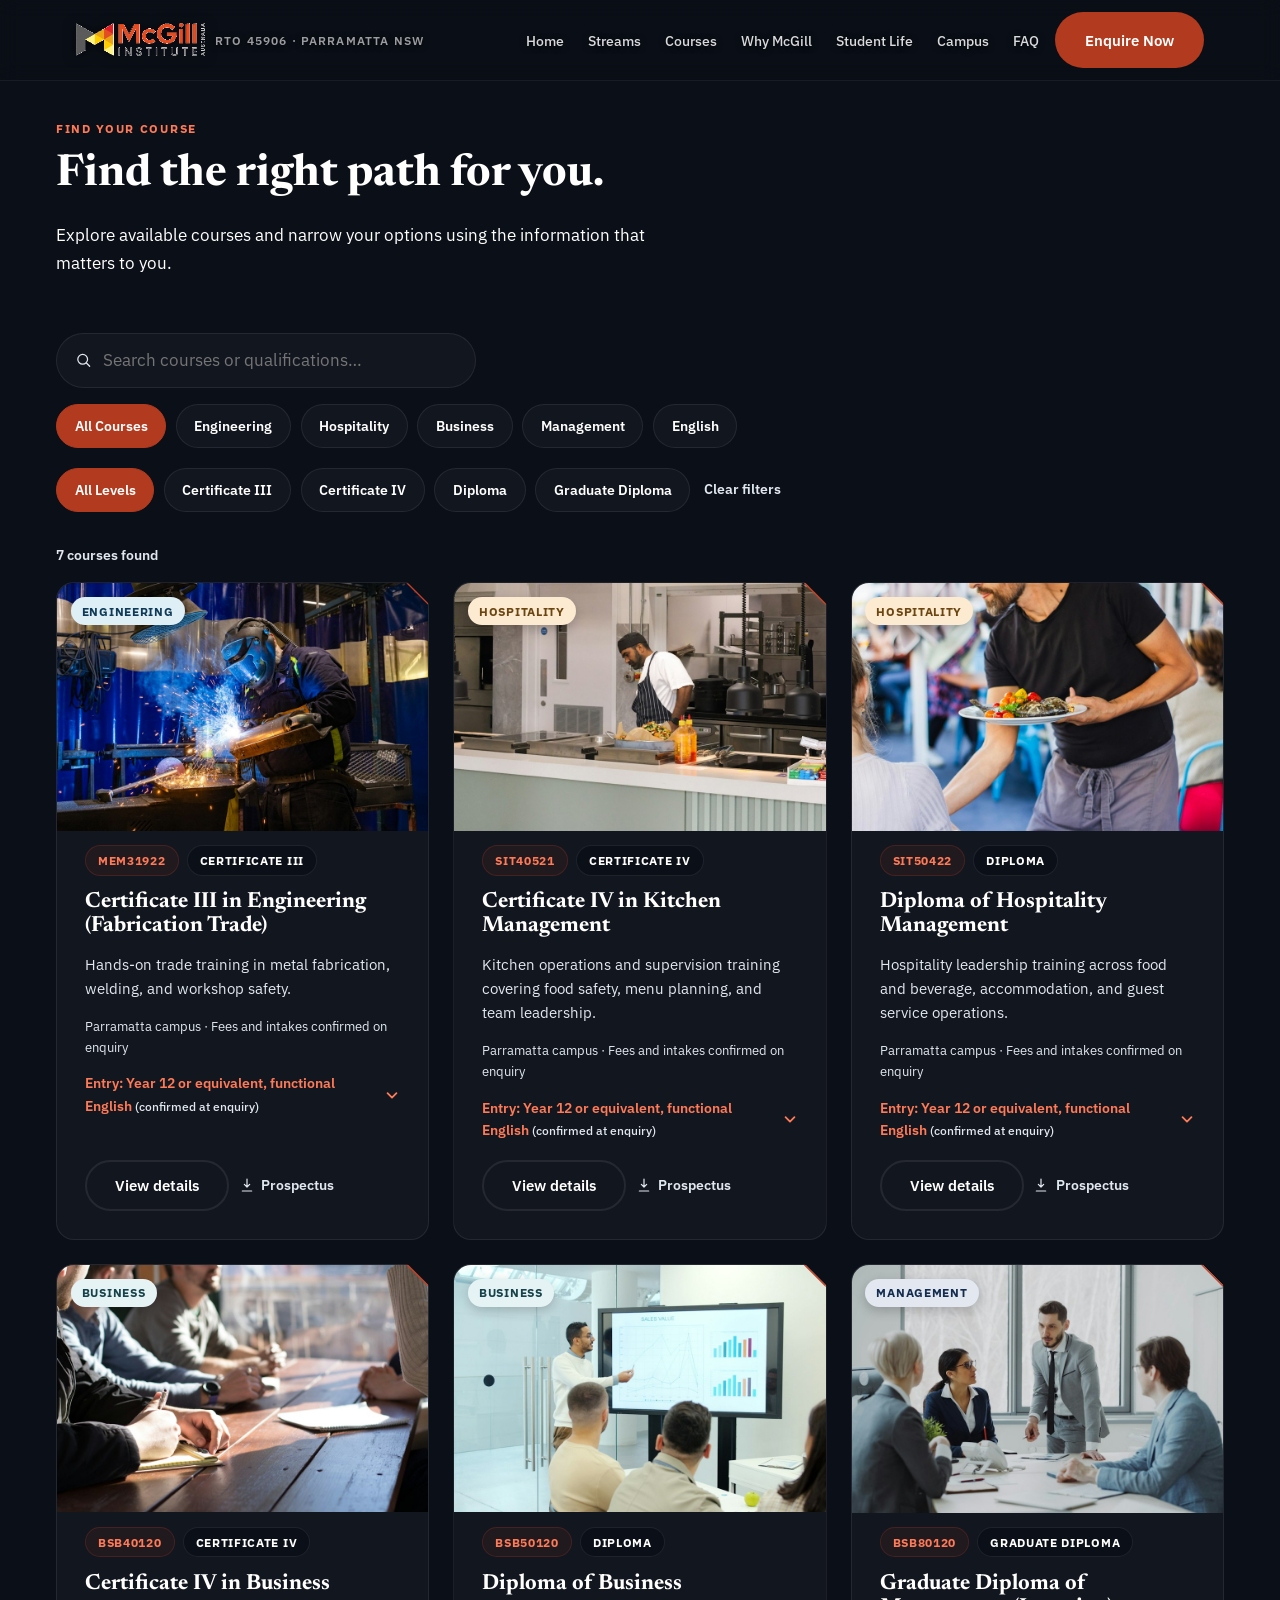
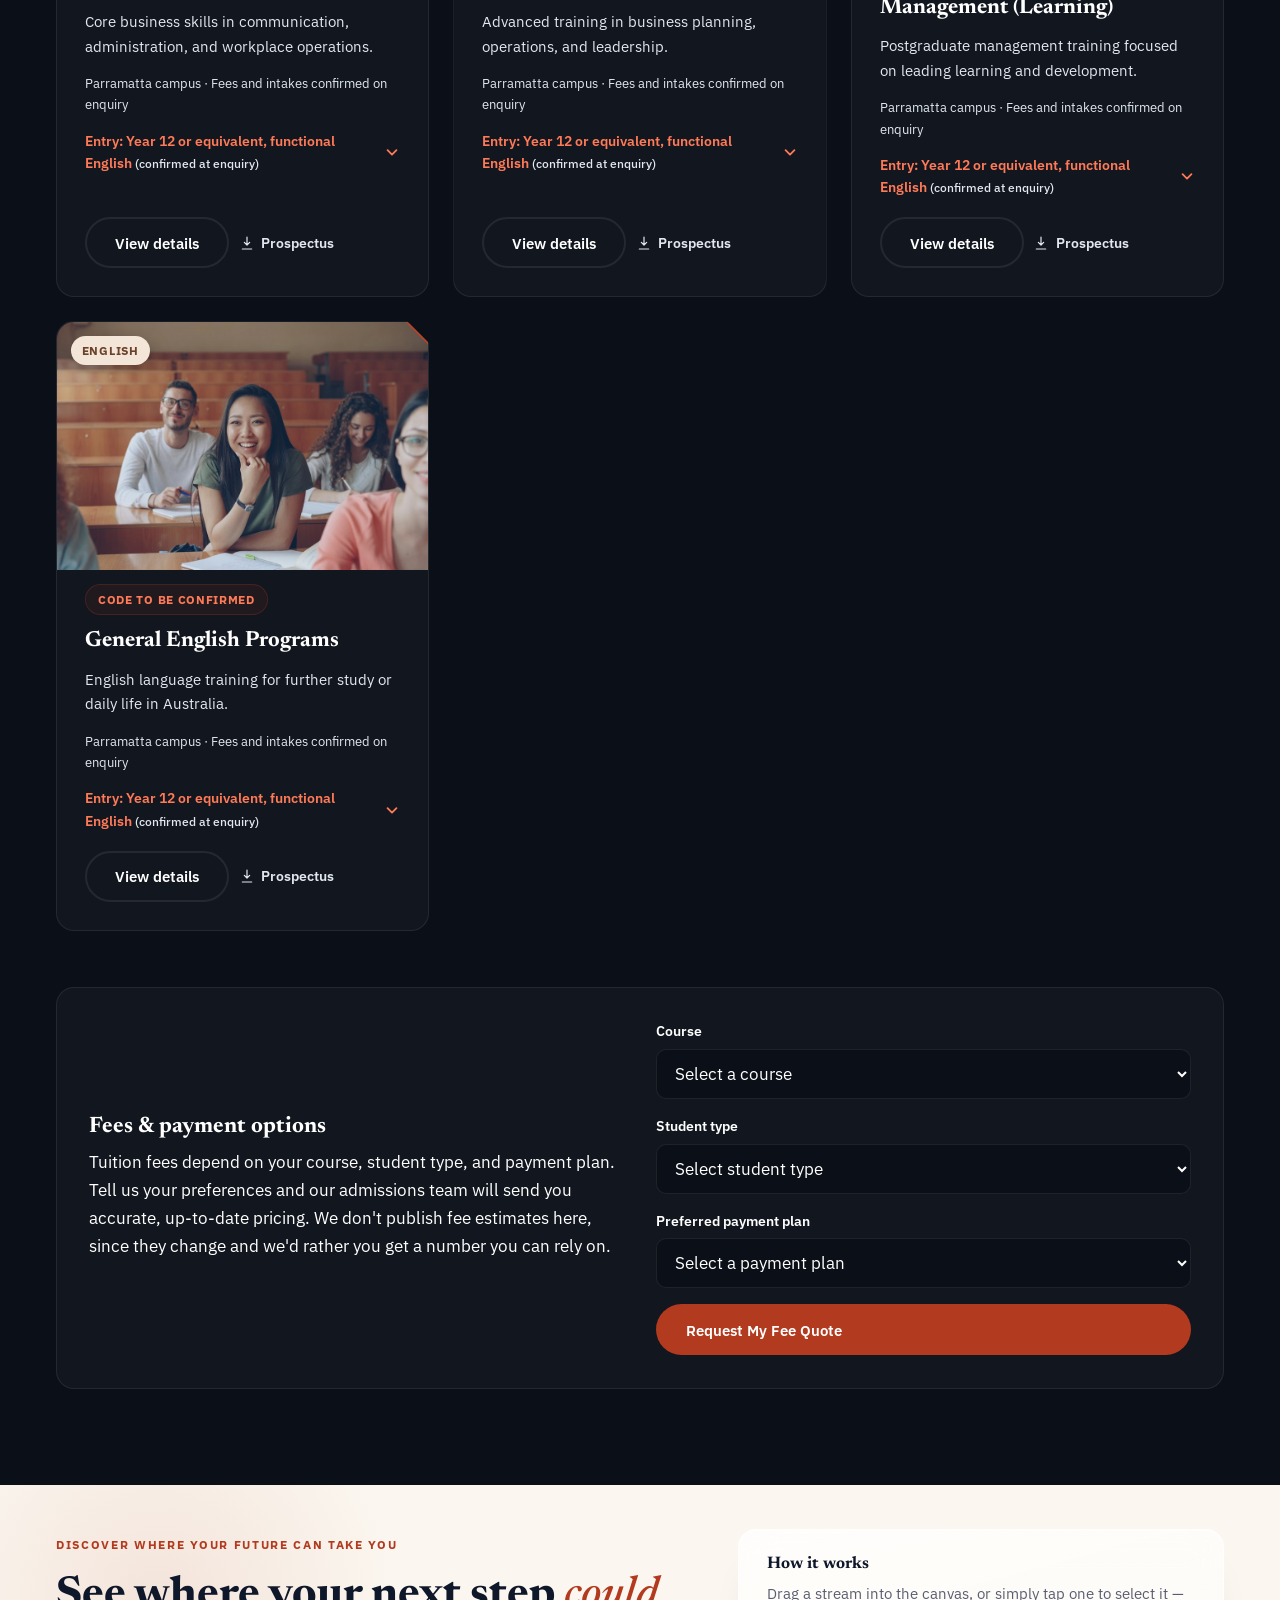
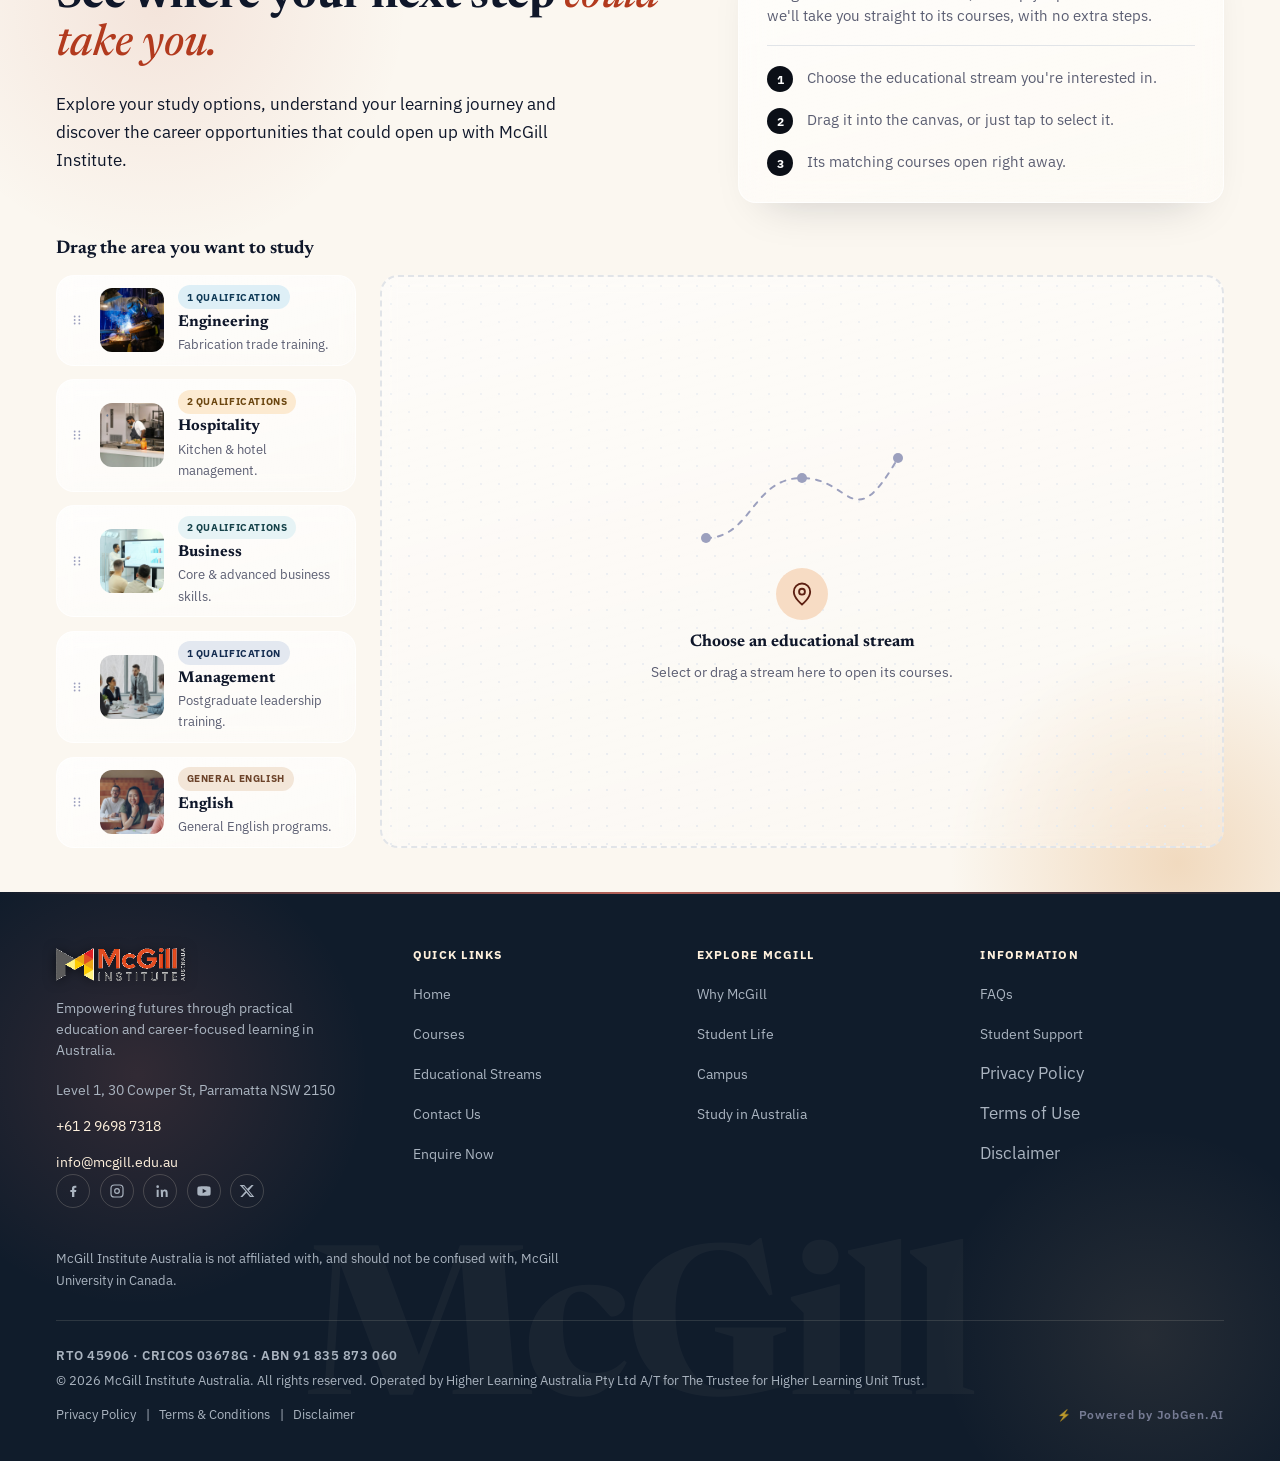
==== commit 224fa096: "Fix footer social icons: solid brand glyphs, consistent weight/alignment The hand-drawn stroke-outli" ====
--- a/courses.html
+++ b/courses.html
@@ -220,11 +220,11 @@
           <li><a href="mailto:info@mcgill.edu.au">info@mcgill.edu.au</a></li>
         </ul>
         <ul class="footer-social" aria-label="Social media (coming soon)">
-          <li><span class="footer-social-icon" title="Facebook — coming soon" aria-label="Facebook — coming soon"><svg width="16" height="16" viewBox="0 0 24 24" fill="none" stroke="currentColor" stroke-width="1.8" stroke-linecap="round" stroke-linejoin="round" aria-hidden="true"><path d="M15 8h2V5h-2a4 4 0 0 0-4 4v2H9v3h2v6h3v-6h2.5l.5-3H14V9a1 1 0 0 1 1-1z"/></svg></span></li>
+          <li><span class="footer-social-icon" title="Facebook — coming soon" aria-label="Facebook — coming soon"><svg width="16" height="16" viewBox="0 0 24 24" fill="currentColor" aria-hidden="true"><path d="M14 13.5h2.5l.5-3H14V8.5c0-.86.24-1.5 1.53-1.5H17V4.14C16.7 4.1 15.7 4 14.5 4 12 4 10.5 5.49 10.5 8.2V10.5H8v3h2.5V21h3.5v-7.5z"/></svg></span></li>
           <li><span class="footer-social-icon" title="Instagram — coming soon" aria-label="Instagram — coming soon"><svg width="16" height="16" viewBox="0 0 24 24" fill="none" stroke="currentColor" stroke-width="1.8" stroke-linecap="round" stroke-linejoin="round" aria-hidden="true"><rect x="3" y="3" width="18" height="18" rx="5"/><circle cx="12" cy="12" r="3.5"/><circle cx="17.2" cy="6.8" r="0.6" fill="currentColor" stroke="none"/></svg></span></li>
-          <li><span class="footer-social-icon" title="LinkedIn — coming soon" aria-label="LinkedIn — coming soon"><svg width="16" height="16" viewBox="0 0 24 24" fill="none" stroke="currentColor" stroke-width="1.8" stroke-linecap="round" stroke-linejoin="round" aria-hidden="true"><rect x="3" y="9" width="4" height="12"/><circle cx="5" cy="4.5" r="2"/><path d="M11 21v-7a2.5 2.5 0 0 1 5 0v7M16 12.5a2.5 2.5 0 0 1 5 2v6.5"/></svg></span></li>
-          <li><span class="footer-social-icon" title="YouTube — coming soon" aria-label="YouTube — coming soon"><svg width="16" height="16" viewBox="0 0 24 24" fill="none" stroke="currentColor" stroke-width="1.8" stroke-linecap="round" stroke-linejoin="round" aria-hidden="true"><rect x="2" y="6" width="20" height="12" rx="4"/><path d="M10.5 9.5l4.5 2.5-4.5 2.5z" fill="currentColor" stroke="none"/></svg></span></li>
-          <li><span class="footer-social-icon" title="X (Twitter) — coming soon" aria-label="X (Twitter) — coming soon"><svg width="16" height="16" viewBox="0 0 24 24" fill="none" stroke="currentColor" stroke-width="1.8" stroke-linecap="round" stroke-linejoin="round" aria-hidden="true"><path d="M4.5 4.5l15 15M19.5 4.5l-15 15"/></svg></span></li>
+          <li><span class="footer-social-icon" title="LinkedIn — coming soon" aria-label="LinkedIn — coming soon"><svg width="16" height="16" viewBox="0 0 24 24" fill="currentColor" aria-hidden="true"><path d="M7 10h3v11H7zM8.5 3.5a2 2 0 1 1 0 4 2 2 0 0 1 0-4zM13 10h3v1.6c.5-1 1.6-1.9 3.3-1.9 3.5 0 4.2 2.3 4.2 5.3V21h-3v-5.6c0-1.3 0-3-1.8-3s-2.1 1.4-2.1 2.9V21h-3z"/></svg></span></li>
+          <li><span class="footer-social-icon" title="YouTube — coming soon" aria-label="YouTube — coming soon"><svg width="16" height="16" viewBox="0 0 24 24" fill="currentColor" aria-hidden="true"><path fill-rule="evenodd" clip-rule="evenodd" d="M21.8 7.2c-.2-1-1-1.8-2-2C18 4.7 12 4.7 12 4.7s-6 0-7.8.5c-1 .2-1.8 1-2 2C2 9 2 12 2 12s0 3 .2 4.8c.2 1 1 1.8 2 2 1.8.5 7.8.5 7.8.5s6 0 7.8-.5c1-.2 1.8-1 2-2 .2-1.8.2-4.8.2-4.8s0-3-.2-4.8zM10 15.5v-7l6 3.5-6 3.5z"/></svg></span></li>
+          <li><span class="footer-social-icon" title="X (Twitter) — coming soon" aria-label="X (Twitter) — coming soon"><svg width="16" height="16" viewBox="0 0 24 24" fill="currentColor" aria-hidden="true"><path d="M18.9 3H22l-7.2 8.2L23 21h-6.6l-5.2-6.4L5.2 21H2l7.7-8.8L1 3h6.8l4.7 5.8L18.9 3zm-1.2 16.2h1.8L7.3 4.7H5.4l12.3 14.5z"/></svg></span></li>
         </ul>
       </div>
       <div>
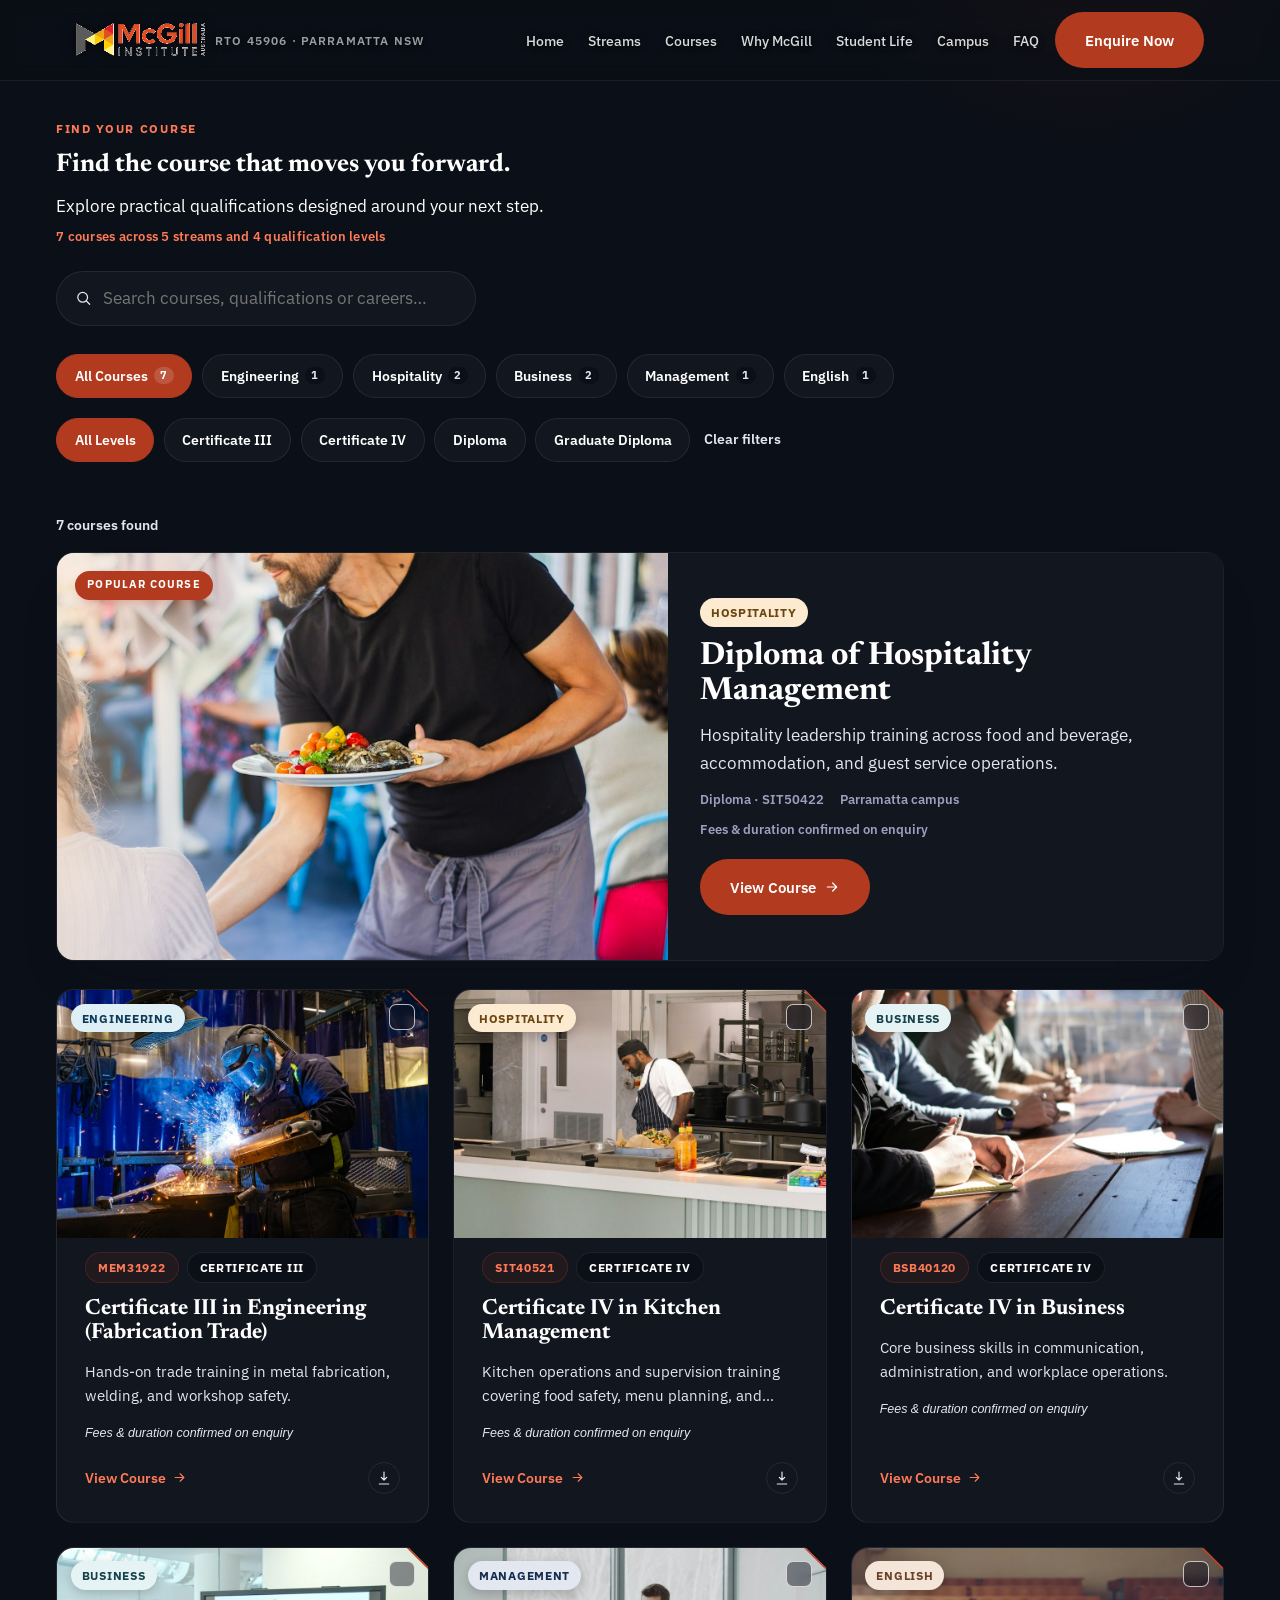
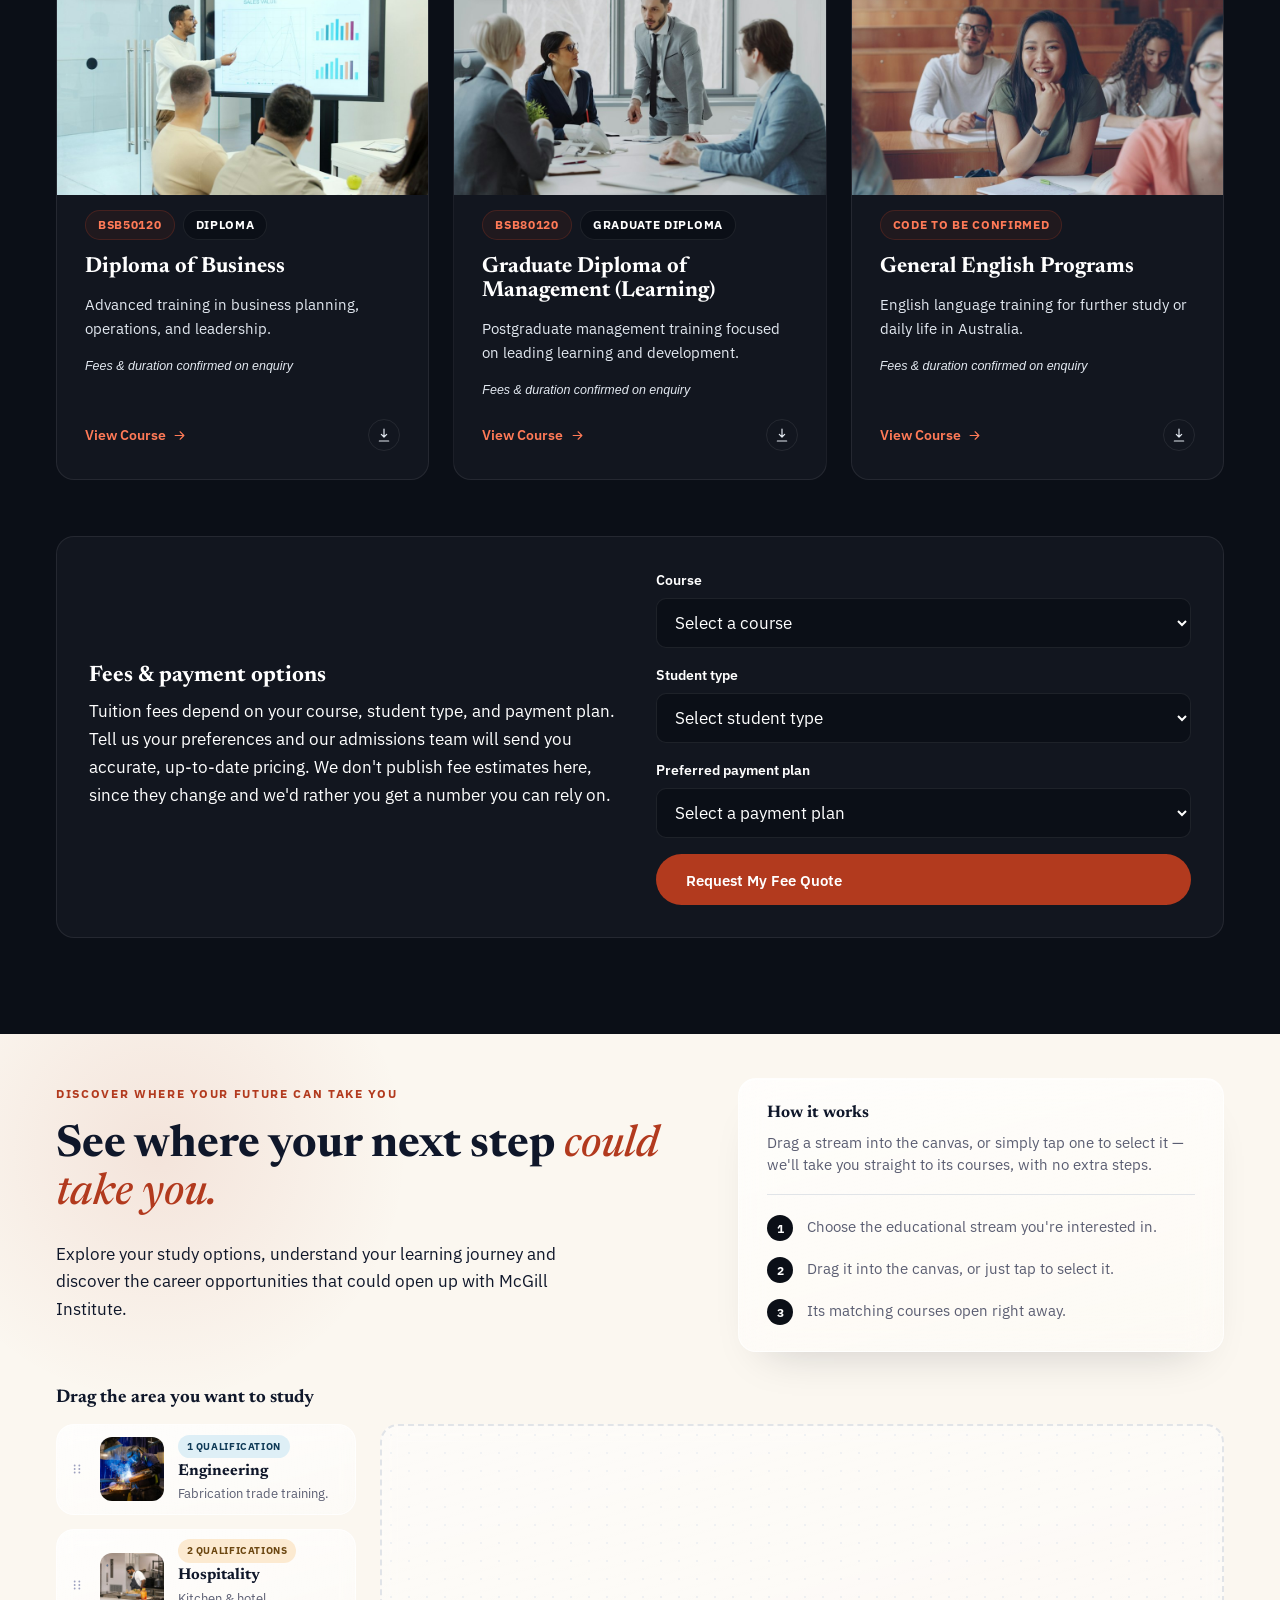
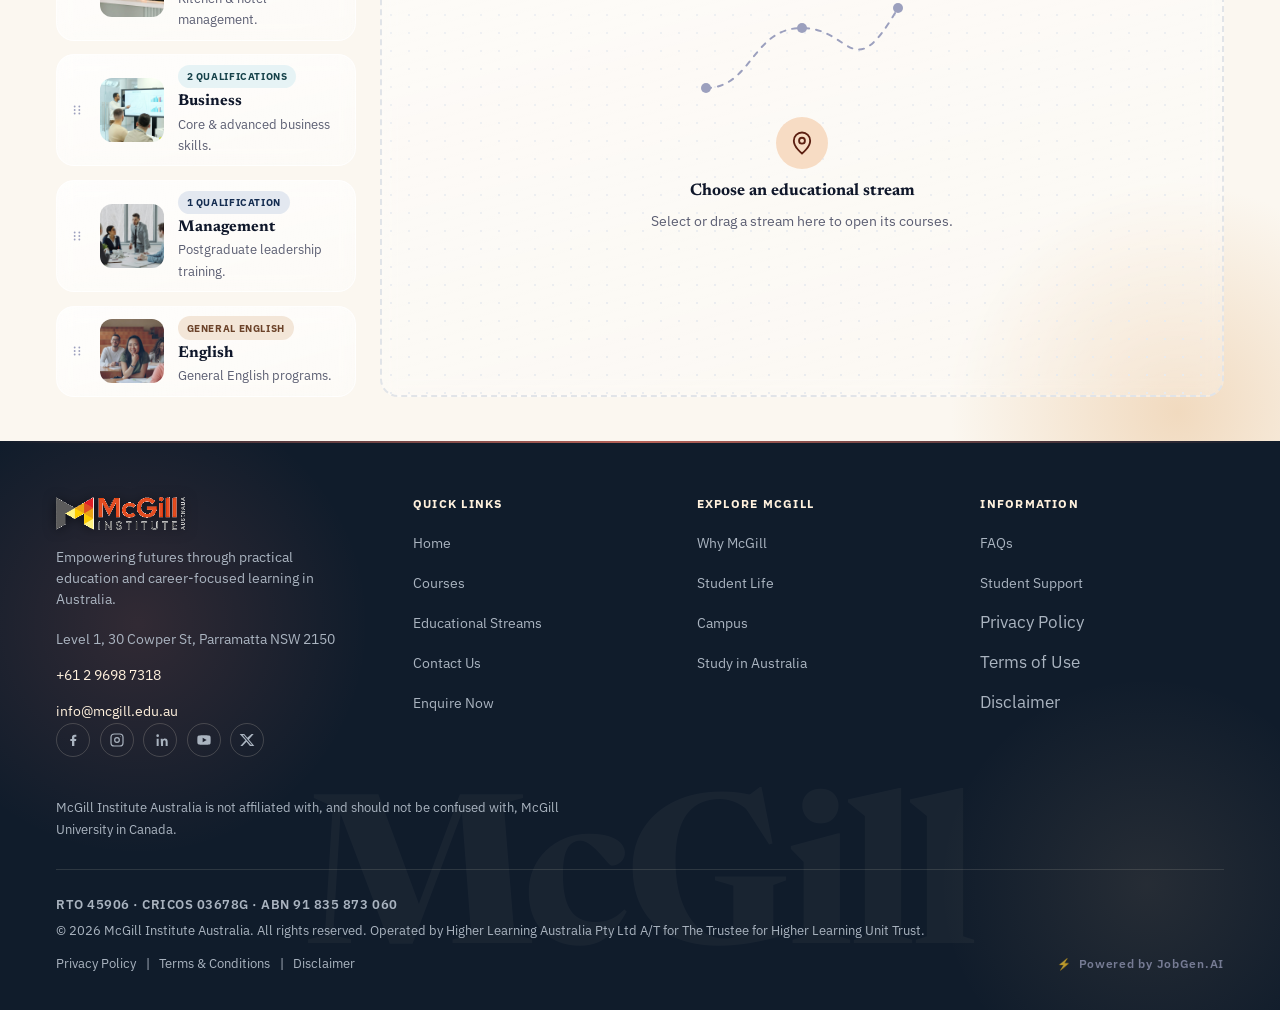
==== commit 98831c51: "Redesign Courses section: bento grid, featured spotlight, Quick Compare Full rebuild of the existing" ====
--- a/courses.html
+++ b/courses.html
@@ -67,42 +67,71 @@
 
 <main id="main">
 
-  <!-- COURSES -->
-  <section id="courses" class="tone-dark">
+  <!-- COURSE DISCOVERY -->
+  <section id="courses" class="tone-dark course-discovery">
+    <div class="course-discovery-glow" aria-hidden="true"></div>
     <div class="container">
-      <div class="section-head reveal">
+      <div class="course-discovery-head reveal">
         <span class="section-eyebrow">Find Your Course</span>
-        <h1>Find the right path for you.</h1>
-        <p>Explore available courses and narrow your options using the information that matters to you.</p>
-      </div>
+        <h1>Find the course that moves you forward.</h1>
+        <p>Explore practical qualifications designed around your next step.</p>
+        <p class="course-discovery-meta" id="course-discovery-meta" aria-live="polite"></p>
+      </div>
+
       <div class="course-search reveal">
         <svg width="18" height="18" viewBox="0 0 24 24" fill="none" aria-hidden="true"><circle cx="11" cy="11" r="7" stroke="currentColor" stroke-width="1.8"/><path d="M21 21l-4.3-4.3" stroke="currentColor" stroke-width="1.8" stroke-linecap="round"/></svg>
-        <label for="course-search-input" class="visually-hidden">Search courses or qualifications</label>
-        <input type="search" id="course-search-input" placeholder="Search courses or qualifications&hellip;">
-      </div>
-      <div class="filter-bar reveal" role="group" aria-label="Filter courses by stream">
-        <button class="filter-chip" data-filter="all" aria-pressed="true" type="button">All Courses</button>
-        <button class="filter-chip" data-filter="engineering" aria-pressed="false" type="button">Engineering</button>
-        <button class="filter-chip" data-filter="hospitality" aria-pressed="false" type="button">Hospitality</button>
-        <button class="filter-chip" data-filter="business" aria-pressed="false" type="button">Business</button>
-        <button class="filter-chip" data-filter="management" aria-pressed="false" type="button">Management</button>
-        <button class="filter-chip" data-filter="english" aria-pressed="false" type="button">English</button>
-      </div>
-      <div class="filter-bar filter-bar--level reveal" role="group" aria-label="Filter courses by qualification level">
-        <button class="filter-chip" data-level="all" aria-pressed="true" type="button">All Levels</button>
-        <button class="filter-chip" data-level="Certificate III" aria-pressed="false" type="button">Certificate III</button>
-        <button class="filter-chip" data-level="Certificate IV" aria-pressed="false" type="button">Certificate IV</button>
-        <button class="filter-chip" data-level="Diploma" aria-pressed="false" type="button">Diploma</button>
-        <button class="filter-chip" data-level="Graduate Diploma" aria-pressed="false" type="button">Graduate Diploma</button>
-        <button type="button" class="btn-ghost-small filter-clear" id="filter-clear" hidden>Clear filters</button>
-      </div>
+        <label for="course-search-input" class="visually-hidden">Search courses, qualifications or careers</label>
+        <input type="search" id="course-search-input" placeholder="Search courses, qualifications or careers&hellip;">
+      </div>
+
+      <div class="course-filter-sticky reveal">
+        <div class="filter-bar" role="group" aria-label="Filter courses by stream" id="stream-filter-bar">
+          <button class="filter-chip" data-filter="all" aria-pressed="true" type="button">All Courses<span class="filter-count" id="count-all"></span></button>
+          <button class="filter-chip" data-filter="engineering" aria-pressed="false" type="button">Engineering<span class="filter-count" id="count-engineering"></span></button>
+          <button class="filter-chip" data-filter="hospitality" aria-pressed="false" type="button">Hospitality<span class="filter-count" id="count-hospitality"></span></button>
+          <button class="filter-chip" data-filter="business" aria-pressed="false" type="button">Business<span class="filter-count" id="count-business"></span></button>
+          <button class="filter-chip" data-filter="management" aria-pressed="false" type="button">Management<span class="filter-count" id="count-management"></span></button>
+          <button class="filter-chip" data-filter="english" aria-pressed="false" type="button">English<span class="filter-count" id="count-english"></span></button>
+        </div>
+        <div class="filter-bar filter-bar--level" role="group" aria-label="Filter courses by qualification level">
+          <button class="filter-chip" data-level="all" aria-pressed="true" type="button">All Levels</button>
+          <button class="filter-chip" data-level="Certificate III" aria-pressed="false" type="button">Certificate III</button>
+          <button class="filter-chip" data-level="Certificate IV" aria-pressed="false" type="button">Certificate IV</button>
+          <button class="filter-chip" data-level="Diploma" aria-pressed="false" type="button">Diploma</button>
+          <button class="filter-chip" data-level="Graduate Diploma" aria-pressed="false" type="button">Graduate Diploma</button>
+          <button type="button" class="btn-ghost-small filter-clear" id="filter-clear" hidden>Clear filters</button>
+        </div>
+      </div>
+
       <p class="course-result-count" id="course-result-count" aria-live="polite"></p>
       <div class="course-search-empty" id="course-search-empty" hidden>
         <h2>No matching courses found</h2>
         <p>Try changing your search or clearing one of your filters.</p>
         <button type="button" class="btn-ghost-small" id="empty-state-clear">Clear filters</button>
       </div>
-      <div class="course-grid reveal" id="course-grid"><!-- populated by JS from COURSES data (courses-data.js) --></div>
+
+      <!-- Featured spotlight: an editorial pick (Hospitality is the only stream offering a
+           full Cert IV -> Diploma pathway), not a tracked "popular course" metric -- COURSES
+           has no popularity field, so none is implied here. -->
+      <a class="course-featured reveal" id="course-featured" href="#" data-course-id="sit50422">
+        <span class="course-featured-label">Popular Course</span>
+        <div class="course-featured-media">
+          <img src="photos/course-hospitality-service.jpg" alt="A waiter serving a plate of food at an outdoor café" width="1400" height="933" loading="lazy">
+        </div>
+        <div class="course-featured-body">
+          <span class="tag tag-hospitality">Hospitality</span>
+          <h2>Diploma of Hospitality Management</h2>
+          <p>Hospitality leadership training across food and beverage, accommodation, and guest service operations.</p>
+          <div class="course-featured-meta">
+            <span>Diploma &middot; SIT50422</span>
+            <span>Parramatta campus</span>
+            <span>Fees &amp; duration confirmed on enquiry</span>
+          </div>
+          <span class="btn btn-primary course-featured-cta">View Course<svg width="16" height="16" viewBox="0 0 24 24" fill="none" aria-hidden="true"><path d="M5 12h14M13 6l6 6-6 6" stroke="currentColor" stroke-width="1.8" stroke-linecap="round" stroke-linejoin="round"/></svg></span>
+        </div>
+      </a>
+
+      <div class="course-grid reveal" id="course-grid"><!-- populated by JS from COURSES data (courses-data.js), featured course excluded --></div>
 
       <div class="quote-tool reveal" id="quote-tool">
         <div class="quote-tool-copy">
@@ -145,6 +174,18 @@
     </div>
   </section>
 
+  <!-- Quick Compare: floating bar (appears once >=1 course is selected) -->
+  <div class="compare-bar" id="compare-bar" hidden>
+    <div class="container compare-bar-inner">
+      <div class="compare-bar-items" id="compare-bar-items"><!-- populated by JS --></div>
+      <span class="compare-bar-count" id="compare-bar-count"></span>
+      <div class="compare-bar-actions">
+        <button type="button" class="btn-ghost-small" id="compare-clear">Clear</button>
+        <button type="button" class="btn btn-primary" id="compare-open" disabled>Compare Courses</button>
+      </div>
+    </div>
+  </div>
+
   <!-- COURSE PATHWAY EXPLORER -->
   <section id="pathway-explorer" class="tone-light pathway-explorer">
     <div class="pathway-glow pathway-glow--coral" aria-hidden="true"></div>
@@ -321,6 +362,23 @@
   </div>
 </div>
 
+<!-- Quick Compare modal: up to 3 courses, fields limited to what COURSES actually tracks
+     (name/level/stream/description) -- no price, duration, study-mode or RPL columns,
+     since none of that is tracked per course anywhere in this project; all point to the
+     same "confirmed on enquiry" row already used throughout the site instead of inventing
+     values. -->
+<div class="modal-backdrop" id="compare-modal-backdrop">
+  <div class="modal compare-modal" role="dialog" aria-modal="true" aria-labelledby="compare-modal-title" id="compare-modal">
+    <div class="modal-head">
+      <h3 id="compare-modal-title" style="margin:0;">Compare Courses</h3>
+      <button class="modal-close" id="compare-modal-close" type="button" aria-label="Close comparison">&times;</button>
+    </div>
+    <div class="compare-table-wrap">
+      <table class="compare-table" id="compare-table"><!-- populated by JS --></table>
+    </div>
+  </div>
+</div>
+
 <script src="courses-data.js"></script>
 <script src="common.js"></script>
 <script src="pathway-explorer.js"></script>
@@ -328,43 +386,65 @@
 (function () {
   "use strict";
 
+  var FEATURED_ID = 'sit50422'; /* Diploma of Hospitality Management -- see HTML comment above #course-featured */
   var grid = document.getElementById('course-grid');
-  COURSES.forEach(function (c) {
+  var featuredCard = document.getElementById('course-featured');
+  var GRID_COURSES = COURSES.filter(function (c) { return c.id !== FEATURED_ID; });
+
+  function courseCardHTML(c) {
+    return (
+      '<label class="course-compare-toggle" title="Add to compare">' +
+        '<input type="checkbox" class="compare-checkbox" data-compare-id="' + c.id + '">' +
+        '<span class="course-compare-box" aria-hidden="true"></span>' +
+        '<span class="visually-hidden">Add ' + c.name + ' to compare</span>' +
+      '</label>' +
+      '<div class="course-photo">' +
+        '<img src="' + c.img + '" alt="' + c.imgAlt + '" width="900" height="600" loading="lazy">' +
+        '<span class="tag tag-' + c.stream + '">' + c.tagLabel + '</span>' +
+      '</div>' +
+      '<div class="course-card-body">' +
+        '<div class="course-pills">' +
+          '<span class="course-code mono">' + c.code + '</span>' +
+          (c.level ? '<span class="course-level">' + c.level + '</span>' : '') +
+        '</div>' +
+        '<h3>' + c.name + '</h3>' +
+        '<p class="course-card-desc">' + c.desc + '</p>' +
+        '<p class="course-card-meta">Fees &amp; duration confirmed on enquiry</p>' +
+        '<div class="course-actions">' +
+          '<button type="button" class="course-card-cta" data-course-id="' + c.id + '">View Course' +
+            '<svg width="15" height="15" viewBox="0 0 24 24" fill="none" aria-hidden="true"><path d="M5 12h14M13 6l6 6-6 6" stroke="currentColor" stroke-width="1.8" stroke-linecap="round" stroke-linejoin="round"/></svg>' +
+          '</button>' +
+          '<button type="button" class="course-prospectus-btn" data-prospectus-id="' + c.id + '" aria-label="Download prospectus" title="Download prospectus">' +
+            '<svg width="16" height="16" viewBox="0 0 24 24" fill="none" aria-hidden="true"><path d="M12 3v12m0 0l-4-4m4 4l4-4M5 21h14" stroke="currentColor" stroke-width="1.8" stroke-linecap="round" stroke-linejoin="round"/></svg>' +
+          '</button>' +
+        '</div>' +
+      '</div>'
+    );
+  }
+
+  GRID_COURSES.forEach(function (c) {
     var card = document.createElement('article');
     card.className = 'course-card tilt-card';
     card.id = 'course-' + c.id;
     card.setAttribute('data-stream', c.stream);
-    card.innerHTML =
-      '<div class="course-photo">' +
-        '<img src="' + c.img + '" alt="' + c.imgAlt + '" width="900" height="600" loading="lazy">' +
-        '<span class="tag tag-' + c.stream + '">' + c.tagLabel + '</span>' +
-      '</div>' +
-      '<div class="course-pills">' +
-        '<span class="course-code mono">' + c.code + '</span>' +
-        (c.level ? '<span class="course-level">' + c.level + '</span>' : '') +
-      '</div>' +
-      '<h3>' + c.name + '</h3>' +
-      '<p>' + c.desc + '</p>' +
-      '<p class="course-campus">Parramatta campus &middot; Fees and intakes confirmed on enquiry</p>' +
-      '<details class="entry-req">' +
-        '<summary>' +
-          '<span>Entry: Year 12 or equivalent, functional English <span class="entry-req-note">(confirmed at enquiry)</span></span>' +
-          '<svg class="chevron" width="16" height="16" viewBox="0 0 18 18" fill="none" aria-hidden="true"><path d="M4 7l5 5 5-5" stroke="currentColor" stroke-width="2" stroke-linecap="round" stroke-linejoin="round"/></svg>' +
-        '</summary>' +
-        '<p>Entry requirements vary by course and by student type (domestic or international). Specific English-proficiency benchmarks for international student visa pathways are set per course and confirmed with our admissions team.</p>' +
-      '</details>' +
-      '<div class="course-actions">' +
-        '<button type="button" class="btn btn-outline" data-course-id="' + c.id + '">View details</button>' +
-        '<button type="button" class="btn btn-ghost-small" data-prospectus-id="' + c.id + '">' +
-          '<svg width="16" height="16" viewBox="0 0 24 24" fill="none" aria-hidden="true"><path d="M12 3v12m0 0l-4-4m4 4l4-4M5 21h14" stroke="currentColor" stroke-width="1.8" stroke-linecap="round" stroke-linejoin="round"/></svg>' +
-          'Prospectus' +
-        '</button>' +
-      '</div>';
+    card.innerHTML = courseCardHTML(c);
     grid.appendChild(card);
   });
   if (fineHover && !prefersReducedMotion) {
     document.querySelectorAll('.course-card.tilt-card').forEach(attachTilt);
   }
+
+  /* ---------- Stream counts (computed from COURSES, never hardcoded -- can't drift) ---------- */
+  var STREAM_IDS = STREAMS.map(function (s) { return s.id; });
+  document.getElementById('count-all').textContent = COURSES.length;
+  STREAM_IDS.forEach(function (streamId) {
+    var el = document.getElementById('count-' + streamId);
+    if (el) el.textContent = COURSES.filter(function (c) { return c.stream === streamId; }).length;
+  });
+  var levelCount = {};
+  COURSES.forEach(function (c) { if (c.level) levelCount[c.level] = (levelCount[c.level] || 0) + 1; });
+  document.getElementById('course-discovery-meta').textContent =
+    COURSES.length + ' courses across ' + STREAM_IDS.length + ' streams and ' + Object.keys(levelCount).length + ' qualification levels';
 
   /* ---------- Filter + search (combined: stream AND qualification level AND keyword) ---------- */
   var streamChips = document.querySelectorAll('.filter-chip[data-filter]');
@@ -377,22 +457,31 @@
   var currentStream = 'all';
   var currentLevel = 'all';
 
+  function courseMatches(c, query) {
+    var matchesStream = currentStream === 'all' || c.stream === currentStream;
+    var matchesLevel = currentLevel === 'all' || c.level === currentLevel;
+    var matchesQuery = !query ||
+      c.name.toLowerCase().indexOf(query) !== -1 ||
+      c.code.toLowerCase().indexOf(query) !== -1 ||
+      c.tagLabel.toLowerCase().indexOf(query) !== -1 ||
+      c.desc.toLowerCase().indexOf(query) !== -1;
+    return matchesStream && matchesLevel && matchesQuery;
+  }
+
   function applySearchAndFilter() {
     var query = searchInput.value.trim().toLowerCase();
     var visibleCount = 0;
-    COURSES.forEach(function (c) {
+    GRID_COURSES.forEach(function (c) {
       var card = document.getElementById('course-' + c.id);
-      var matchesStream = currentStream === 'all' || c.stream === currentStream;
-      var matchesLevel = currentLevel === 'all' || c.level === currentLevel;
-      var matchesQuery = !query ||
-        c.name.toLowerCase().indexOf(query) !== -1 ||
-        c.code.toLowerCase().indexOf(query) !== -1 ||
-        c.tagLabel.toLowerCase().indexOf(query) !== -1 ||
-        c.desc.toLowerCase().indexOf(query) !== -1;
-      var match = matchesStream && matchesLevel && matchesQuery;
+      var match = courseMatches(c, query);
       card.style.display = match ? '' : 'none';
       if (match) visibleCount++;
     });
+    var featuredCourse = COURSES.filter(function (c) { return c.id === FEATURED_ID; })[0];
+    var featuredMatch = featuredCourse && courseMatches(featuredCourse, query);
+    featuredCard.style.display = featuredMatch ? '' : 'none';
+    if (featuredMatch) visibleCount++;
+
     searchEmpty.hidden = visibleCount !== 0;
     resultCount.textContent = visibleCount === 0 ? '' : (visibleCount + (visibleCount === 1 ? ' course found' : ' courses found'));
     filterClear.hidden = currentStream === 'all' && currentLevel === 'all' && !query;
@@ -485,6 +574,119 @@
   modalClose.addEventListener('click', closeModal);
   modalBackdrop.addEventListener('click', function (e) { if (e.target === modalBackdrop) closeModal(); });
   document.getElementById('modal-enquire').addEventListener('click', closeModal);
+  featuredCard.addEventListener('click', function (e) {
+    e.preventDefault();
+    openModal(featuredCard.getAttribute('data-course-id'));
+  });
+
+  /* ---------- Quick Compare: select up to 3 courses, compare only fields COURSES actually
+       has (name/level/stream/description) -- no price/duration/study-mode/RPL columns,
+       none of that is tracked per course anywhere in this project. ---------- */
+  var MAX_COMPARE = 3;
+  var compareIds = [];
+  var compareBar = document.getElementById('compare-bar');
+  var compareBarItems = document.getElementById('compare-bar-items');
+  var compareBarCount = document.getElementById('compare-bar-count');
+  var compareClearBtn = document.getElementById('compare-clear');
+  var compareOpenBtn = document.getElementById('compare-open');
+  var compareModalBackdrop = document.getElementById('compare-modal-backdrop');
+  var compareModal = document.getElementById('compare-modal');
+  var compareModalClose = document.getElementById('compare-modal-close');
+  var compareTable = document.getElementById('compare-table');
+  var compareLastFocused = null;
+
+  function allCompareCheckboxes() {
+    return document.querySelectorAll('.compare-checkbox');
+  }
+  function courseById(id) { return COURSES.filter(function (x) { return x.id === id; })[0]; }
+
+  function renderCompareBar() {
+    var count = compareIds.length;
+    compareBar.hidden = count === 0;
+    compareBarCount.textContent = count + ' of ' + MAX_COMPARE + ' selected';
+    compareOpenBtn.disabled = count < 2;
+    compareBarItems.innerHTML = compareIds.map(function (id) {
+      var c = courseById(id);
+      return (
+        '<span class="compare-bar-item">' +
+          '<img src="' + c.img + '" alt="" width="36" height="36">' +
+          '<span class="compare-bar-item-name">' + c.name + '</span>' +
+          '<button type="button" class="compare-bar-item-remove" data-remove-compare="' + c.id + '" aria-label="Remove ' + c.name + ' from compare">&times;</button>' +
+        '</span>'
+      );
+    }).join('');
+    /* Disable not-yet-selected checkboxes once at the limit, rather than silently
+       rejecting a click -- the checkbox itself visibly shows why it won't check. */
+    allCompareCheckboxes().forEach(function (box) {
+      if (!box.checked) box.disabled = count >= MAX_COMPARE;
+    });
+  }
+
+  function setCompareState(id, selected) {
+    var idx = compareIds.indexOf(id);
+    if (selected && idx === -1 && compareIds.length < MAX_COMPARE) compareIds.push(id);
+    else if (!selected && idx !== -1) compareIds.splice(idx, 1);
+    allCompareCheckboxes().forEach(function (box) {
+      if (box.getAttribute('data-compare-id') === id) box.checked = compareIds.indexOf(id) !== -1;
+    });
+    renderCompareBar();
+  }
+
+  document.addEventListener('change', function (e) {
+    var box = e.target.closest('.compare-checkbox');
+    if (box) setCompareState(box.getAttribute('data-compare-id'), box.checked);
+  });
+  compareBarItems.addEventListener('click', function (e) {
+    var removeBtn = e.target.closest('[data-remove-compare]');
+    if (removeBtn) setCompareState(removeBtn.getAttribute('data-remove-compare'), false);
+  });
+  compareClearBtn.addEventListener('click', function () {
+    compareIds.slice().forEach(function (id) { setCompareState(id, false); });
+  });
+
+  var COMPARE_FIELDS = [
+    { label: 'Qualification', render: function (c) { return c.name; } },
+    { label: 'Level', render: function (c) { return c.level || 'General English (no AQF level)'; } },
+    { label: 'Stream', render: function (c) { return c.tagLabel; } },
+    { label: 'Description', render: function (c) { return c.desc; } },
+    { label: 'Duration & fees', render: function () { return 'Confirmed on enquiry'; } }
+  ];
+  function buildCompareTable() {
+    var courses = compareIds.map(courseById);
+    var headRow = '<tr><th scope="col" class="compare-field-label"></th>' +
+      courses.map(function (c) { return '<th scope="col">' + c.name + '</th>'; }).join('') + '</tr>';
+    var bodyRows = COMPARE_FIELDS.map(function (field) {
+      return '<tr><th scope="row" class="compare-field-label">' + field.label + '</th>' +
+        courses.map(function (c) { return '<td>' + field.render(c) + '</td>'; }).join('') + '</tr>';
+    }).join('');
+    compareTable.innerHTML = '<thead>' + headRow + '</thead><tbody>' + bodyRows + '</tbody>';
+  }
+  function openCompareModal() {
+    if (compareIds.length < 2) return;
+    buildCompareTable();
+    compareLastFocused = document.activeElement;
+    compareModalBackdrop.classList.add('open');
+    compareModalClose.focus();
+    document.addEventListener('keydown', onCompareModalKeydown);
+  }
+  function closeCompareModal() {
+    compareModalBackdrop.classList.remove('open');
+    document.removeEventListener('keydown', onCompareModalKeydown);
+    if (compareLastFocused) compareLastFocused.focus();
+  }
+  function onCompareModalKeydown(e) {
+    if (e.key === 'Escape') { closeCompareModal(); return; }
+    if (e.key === 'Tab') {
+      var focusable = compareModal.querySelectorAll('button, a[href], input, select, textarea, [tabindex]:not([tabindex="-1"])');
+      if (!focusable.length) return;
+      var first = focusable[0], last = focusable[focusable.length - 1];
+      if (e.shiftKey && document.activeElement === first) { e.preventDefault(); last.focus(); }
+      else if (!e.shiftKey && document.activeElement === last) { e.preventDefault(); first.focus(); }
+    }
+  }
+  compareOpenBtn.addEventListener('click', openCompareModal);
+  compareModalClose.addEventListener('click', closeCompareModal);
+  compareModalBackdrop.addEventListener('click', function (e) { if (e.target === compareModalBackdrop) closeCompareModal(); });
 
   /* ---------- Downloadable prospectus (client-side PDF, honest facts only) ---------- */
   function downloadProspectus(courseId) {
--- a/styles.css
+++ b/styles.css
@@ -560,6 +560,170 @@
 .filter-bar--level { margin-top: -0.75rem; align-items: center; }
 .filter-clear { margin-left: 0.25rem; }
 
+/* ============ Course Discovery (courses.html #courses) ============
+   Reuses the site's existing tokens (--oled/--coral/--pw-peach/--radius-card/--tag-*) and
+   the course-card/course-photo/tag/course-pills/course-level/filter-chip rules just above --
+   this is the ~30% new layer (header, sticky filter bar, featured spotlight, bento grid,
+   Quick Compare) over the ~70% kept visual language, not a parallel design system. */
+.course-discovery { position: relative; overflow: hidden; }
+.course-discovery-glow {
+  position: absolute; top: -18%; right: -10%; width: 640px; height: 640px; max-width: 60vw;
+  background: radial-gradient(circle at 50% 50%, rgba(178,58,30,0.14), rgba(178,58,30,0) 68%);
+  border-radius: 50%; pointer-events: none; z-index: 0; animation: pw-glow-breathe 10s ease-in-out infinite;
+}
+@media (prefers-reduced-motion: reduce) { .course-discovery-glow { animation: none; } }
+.course-discovery > .container { position: relative; z-index: 1; }
+.course-discovery-head { max-width: 62ch; margin-bottom: 1.5rem; }
+.course-discovery-head p { margin-bottom: 0.4rem; }
+.course-discovery-meta { font-family: var(--font-mono); font-size: 0.8rem; font-weight: 600; color: var(--coral-text); letter-spacing: 0.02em; }
+
+/* Sticky floating filter bar -- clears the fixed site header, sits above the grid while
+   scrolling through it. */
+.course-filter-sticky {
+  position: sticky; top: calc(var(--header-h) + 0.75rem); z-index: 20;
+  background: var(--bg); padding: 0.75rem 0; margin: 0 0 0.5rem;
+}
+.filter-chip { position: relative; display: inline-flex; align-items: center; gap: 0.4rem; }
+.filter-chip:hover { transform: translateY(-2px); box-shadow: 0 8px 16px -10px rgba(20,23,43,0.3); }
+.filter-chip[aria-pressed="true"]:hover { transform: none; box-shadow: none; }
+@media (prefers-reduced-motion: reduce) { .filter-chip:hover { transform: none; } }
+.filter-count {
+  font-family: var(--font-mono); font-size: 0.68rem; font-weight: 700; line-height: 1;
+  background: rgba(255,255,255,0.15); border-radius: var(--radius-pill); padding: 0.2rem 0.4rem;
+}
+.filter-chip:not([aria-pressed="true"]) .filter-count { background: var(--bg); color: var(--text-muted); }
+
+/* Featured spotlight -- an editorial pick (see the HTML comment above #course-featured),
+   not implying a tracked popularity metric. Spans the full grid width as its own block
+   above the regular bento grid (simpler and more robust across breakpoints than trying to
+   merge it into the CSS grid as a spanning item, with the same visual effect). */
+/* Gradient lives on the photo side only, not across the whole card -- a gradient spanning
+   both columns put the text panel over an ambiguous light-to-dark transition zone, which
+   read fine in some spots and low-contrast in others depending on exactly where text fell
+   relative to the column boundary. The text panel is now a flat, explicitly-colored dark
+   surface so contrast holds regardless of layout/viewport width. */
+.course-featured {
+  position: relative; display: grid; grid-template-columns: 1.1fr 1fr; gap: 0; align-items: stretch;
+  border: 1px solid var(--border); border-radius: var(--radius-card); overflow: hidden;
+  text-decoration: none; color: inherit; margin-bottom: 1.75rem;
+  box-shadow: 0 28px 52px -30px rgba(20,23,43,0.35);
+  transition: transform 0.3s cubic-bezier(.22,1,.36,1), box-shadow 0.3s ease;
+}
+.course-featured:hover { transform: translateY(-4px); box-shadow: 0 32px 60px -26px rgba(20,23,43,0.4); }
+@media (prefers-reduced-motion: reduce) { .course-featured:hover { transform: none; } }
+.course-featured-label {
+  position: absolute; top: 1.1rem; left: 1.1rem; z-index: 2; font-family: var(--font-mono); font-weight: 700;
+  font-size: 0.68rem; letter-spacing: 0.1em; text-transform: uppercase; color: #fff; background: var(--coral);
+  padding: 0.35rem 0.8rem; border-radius: var(--radius-pill); box-shadow: 0 6px 14px -6px rgba(178,58,30,0.5);
+}
+.course-featured-media { position: relative; min-height: 220px; overflow: hidden; background: var(--pw-peach); }
+.course-featured-media::after {
+  content: ""; position: absolute; inset: 0;
+  background: linear-gradient(100deg, rgba(247,220,196,0.55) 0%, rgba(247,220,196,0) 45%);
+  pointer-events: none;
+}
+.course-featured-media img { width: 100%; height: 100%; object-fit: cover; display: block; transition: transform 0.4s ease; }
+.course-featured:hover .course-featured-media img { transform: scale(1.05); }
+@media (prefers-reduced-motion: reduce) { .course-featured:hover .course-featured-media img { transform: none; } }
+.course-featured-body {
+  padding: 2rem; display: flex; flex-direction: column; gap: 0.75rem; justify-content: center;
+  background: var(--oled-card); color: var(--white);
+}
+.course-featured-body h2 { font-size: clamp(1.5rem, 1.2rem + 1.2vw, 2rem); margin: 0; color: var(--white); }
+.course-featured-body p { margin: 0; color: var(--ice); max-width: 48ch; }
+.course-featured-meta { display: flex; flex-wrap: wrap; gap: 0.5rem 1rem; font-size: 0.82rem; color: var(--muted-light); font-weight: 600; }
+.course-featured-cta { align-self: flex-start; margin-top: 0.4rem; }
+.course-featured-cta svg { transition: transform 0.2s ease; }
+.course-featured:hover .course-featured-cta svg { transform: translateX(3px); }
+@media (max-width: 760px) {
+  .course-featured { grid-template-columns: 1fr; }
+  .course-featured-media { min-height: 180px; }
+}
+
+/* Bento grid: regular medium cards (the featured course above is the one deliberately
+   larger element -- the rest share equal size since COURSES has no field to justify
+   ranking one over another, avoiding a fabricated hierarchy). */
+.course-card { position: relative; }
+.course-card-body { flex: 1; display: flex; flex-direction: column; gap: 0.9rem; }
+.course-card-desc {
+  display: -webkit-box; -webkit-line-clamp: 2; -webkit-box-orient: vertical; overflow: hidden;
+}
+.course-card-meta { font-size: 0.78rem !important; font-style: italic; }
+.course-card-cta {
+  display: inline-flex; align-items: center; gap: 0.4rem; font-family: var(--font-body); font-weight: 600;
+  font-size: 0.88rem; color: var(--coral-text); background: none; border: none; padding: 0; cursor: pointer;
+}
+.course-card-cta svg { transition: transform 0.2s ease; }
+.course-card:hover .course-card-cta svg { transform: translateX(3px); }
+@media (prefers-reduced-motion: reduce) { .course-card-cta svg, .course-featured-cta svg { transition: none; } }
+.course-prospectus-btn {
+  display: inline-flex; align-items: center; justify-content: center; width: 32px; height: 32px; margin-left: auto;
+  background: none; border: 1px solid var(--border); border-radius: 50%; color: var(--text-muted); cursor: pointer;
+  transition: border-color 0.2s ease, color 0.2s ease;
+}
+.course-prospectus-btn:hover { border-color: var(--coral-text); color: var(--coral-text); }
+
+/* Compare checkbox: a small toggle overlaying the photo's top-right corner (the tag already
+   owns the top-left). */
+.course-compare-toggle {
+  position: absolute; top: 0.85rem; right: 0.85rem; z-index: 4; cursor: pointer; display: flex;
+}
+.course-compare-toggle input { position: absolute; opacity: 0; width: 1px; height: 1px; }
+.course-compare-box {
+  width: 26px; height: 26px; border-radius: 7px; background: rgba(15,17,30,0.45); backdrop-filter: blur(4px);
+  border: 1.5px solid rgba(255,255,255,0.7); display: flex; align-items: center; justify-content: center;
+  transition: background 0.2s ease, border-color 0.2s ease;
+}
+.course-compare-box::after {
+  content: ""; width: 12px; height: 7px; border: 2px solid #fff; border-top: none; border-right: none;
+  transform: rotate(-45deg) translateY(-1px); opacity: 0; transition: opacity 0.15s ease;
+}
+.course-compare-toggle input:checked + .course-compare-box { background: var(--coral); border-color: var(--coral); }
+.course-compare-toggle input:checked + .course-compare-box::after { opacity: 1; }
+.course-compare-toggle input:focus-visible + .course-compare-box { outline: 3px solid var(--focus); outline-offset: 2px; }
+.course-compare-toggle input:disabled + .course-compare-box { opacity: 0.4; cursor: not-allowed; }
+
+/* Quick Compare floating bar */
+.compare-bar {
+  position: fixed; left: 0; right: 0; bottom: 0; z-index: 150; background: var(--oled);
+  border-top: 1px solid var(--oled-line); box-shadow: 0 -12px 32px -16px rgba(0,0,0,0.4);
+  animation: compare-bar-in 0.3s cubic-bezier(.22,1,.36,1);
+}
+@keyframes compare-bar-in { from { transform: translateY(100%); } to { transform: translateY(0); } }
+@media (prefers-reduced-motion: reduce) { .compare-bar { animation: none; } }
+.compare-bar-inner { display: flex; align-items: center; gap: 1.25rem; padding: 0.9rem 0; flex-wrap: wrap; }
+.compare-bar-items { display: flex; gap: 0.6rem; flex-wrap: wrap; flex: 1; min-width: 0; }
+.compare-bar-item {
+  display: inline-flex; align-items: center; gap: 0.4rem; background: var(--oled-card); border: 1px solid var(--oled-line);
+  border-radius: var(--radius-pill); padding: 0.3rem 0.5rem 0.3rem 0.3rem; max-width: 220px;
+}
+.compare-bar-item img { width: 26px; height: 26px; border-radius: 50%; object-fit: cover; flex-shrink: 0; }
+.compare-bar-item-name { font-size: 0.78rem; color: var(--white); white-space: nowrap; overflow: hidden; text-overflow: ellipsis; }
+.compare-bar-item-remove { background: none; border: none; color: var(--muted-light); cursor: pointer; font-size: 1rem; line-height: 1; padding: 0 0.2rem; }
+.compare-bar-item-remove:hover { color: #fff; }
+.compare-bar-count { font-family: var(--font-mono); font-size: 0.78rem; font-weight: 700; color: var(--ice); white-space: nowrap; }
+.compare-bar-actions { display: flex; align-items: center; gap: 0.75rem; }
+.compare-bar-actions .btn-ghost-small { color: var(--muted-light); }
+.compare-bar-actions .btn-ghost-small:hover { color: #fff; }
+.compare-bar-actions .btn[disabled] { opacity: 0.45; cursor: not-allowed; }
+
+/* Compare modal: a simple, scrollable table -- only the fields COURSES actually has */
+.compare-modal { max-width: 900px; }
+.compare-table-wrap { overflow-x: auto; -webkit-overflow-scrolling: touch; }
+.compare-table { width: 100%; border-collapse: collapse; font-size: 0.88rem; }
+.compare-table th, .compare-table td { text-align: left; padding: 0.75rem 1rem; border-bottom: 1px solid var(--border); vertical-align: top; }
+.compare-table thead th { font-family: var(--font-display); font-size: 1rem; color: var(--text); background: var(--surface); position: sticky; top: 0; }
+.compare-table .compare-field-label { font-weight: 700; color: var(--text-muted); font-size: 0.78rem; text-transform: uppercase; letter-spacing: 0.05em; white-space: nowrap; }
+
+@media (max-width: 640px) {
+  .course-filter-sticky { position: static; } /* a sticky bar fighting a horizontally-scrolling one isn't worth the complexity at this width */
+  .filter-bar { flex-wrap: nowrap; overflow-x: auto; padding-bottom: 0.4rem; scroll-snap-type: x proximity; }
+  .filter-bar .filter-chip { flex-shrink: 0; scroll-snap-align: start; }
+  .compare-bar-inner { padding: 0.75rem 0; }
+  .compare-bar-item { max-width: 140px; }
+  .compare-bar-item-name { display: none; } /* thumbnails + count still convey the selection at this width */
+}
+
 /* ============ Why McGill Institute ============ */
 /* Flipped from light cream to dark navy per explicit later request -- reuses the
    Settling-in section's exact dark palette (#0D1520 bg, #141F2D card, #F6F3EE/#B7C0CB
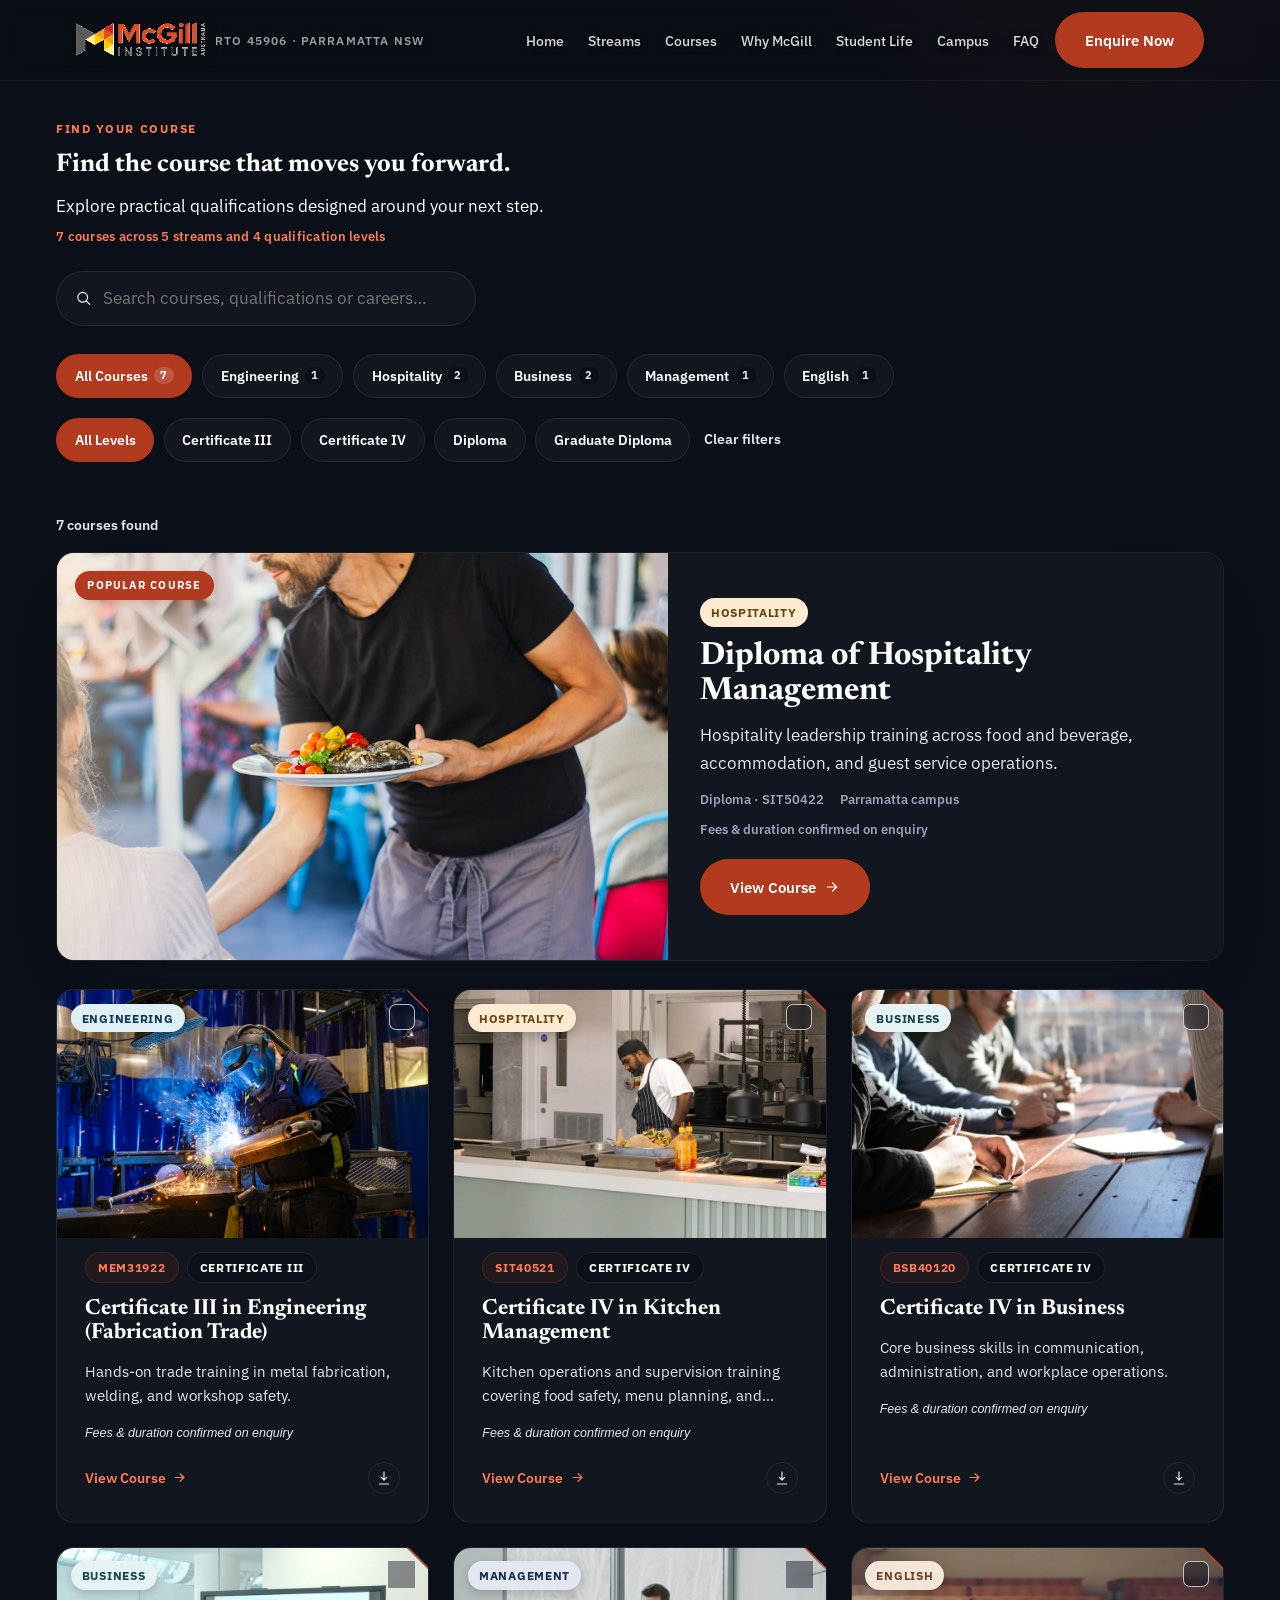
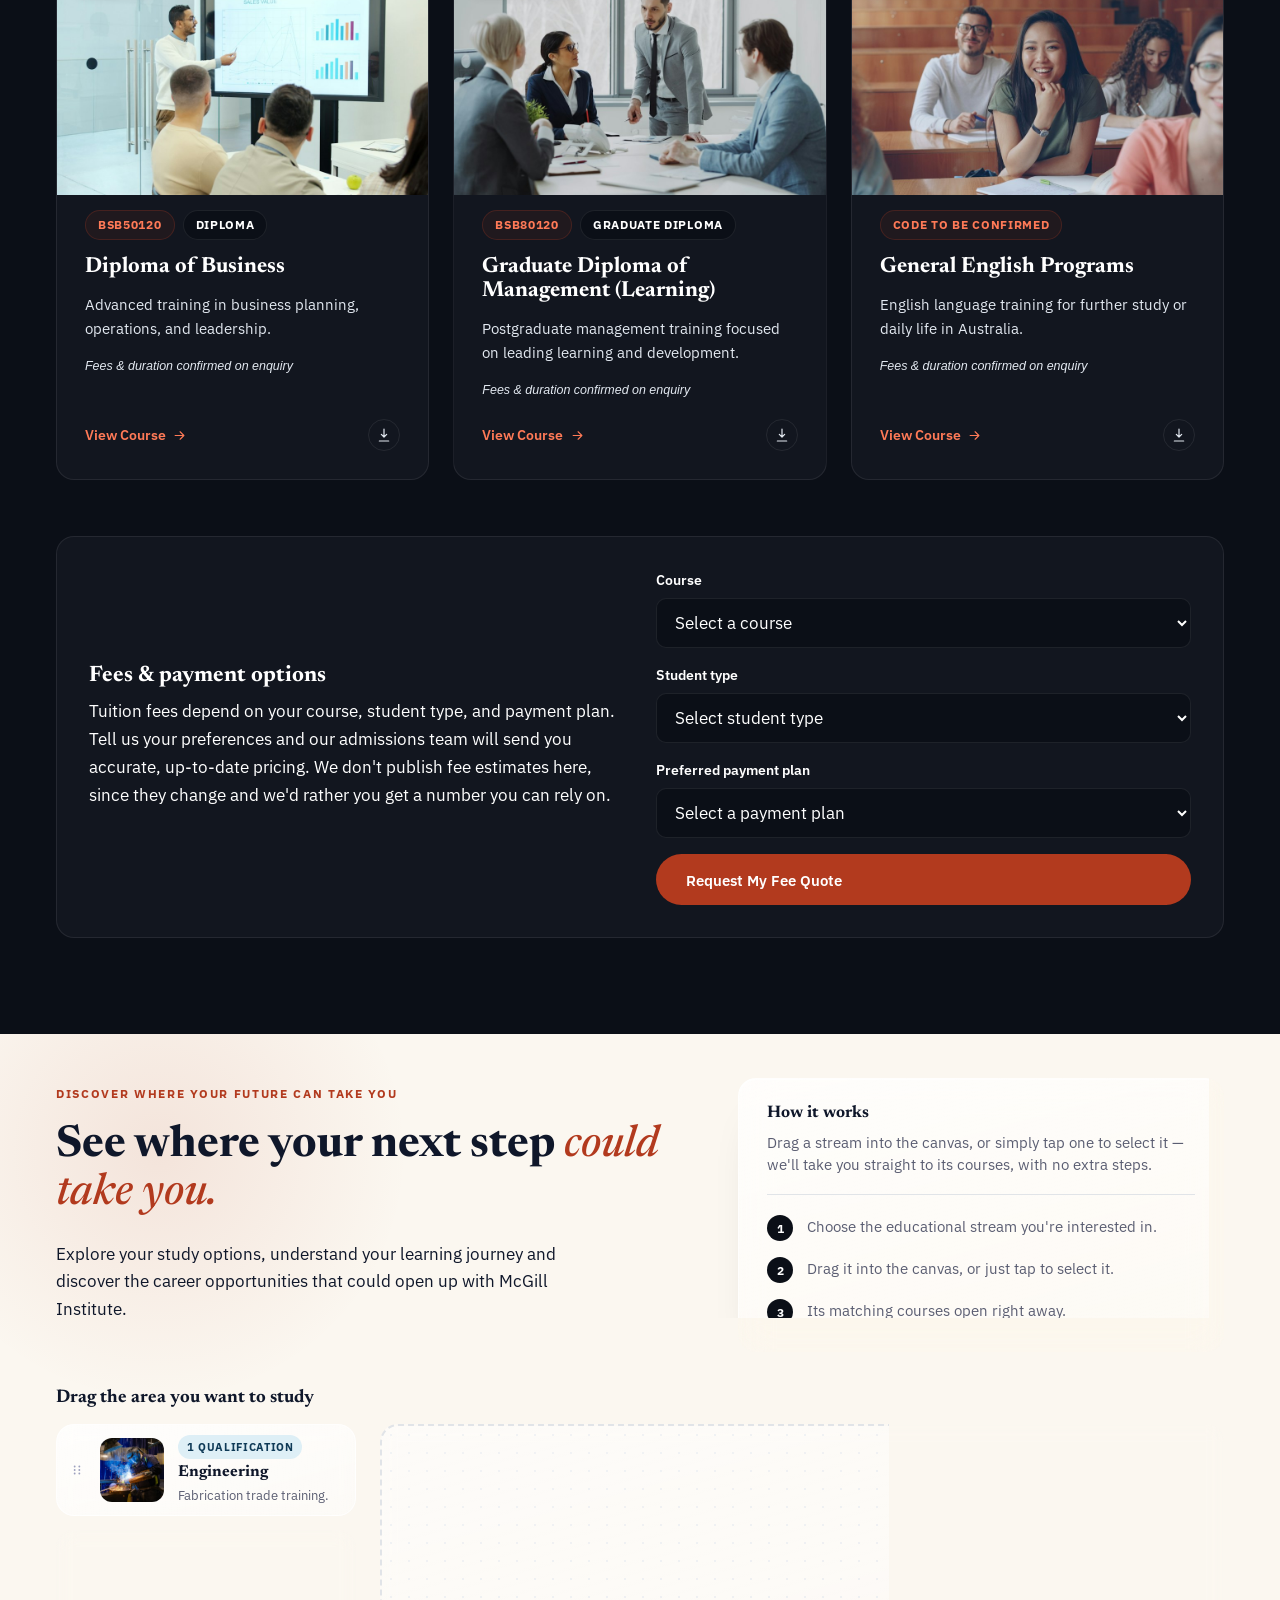
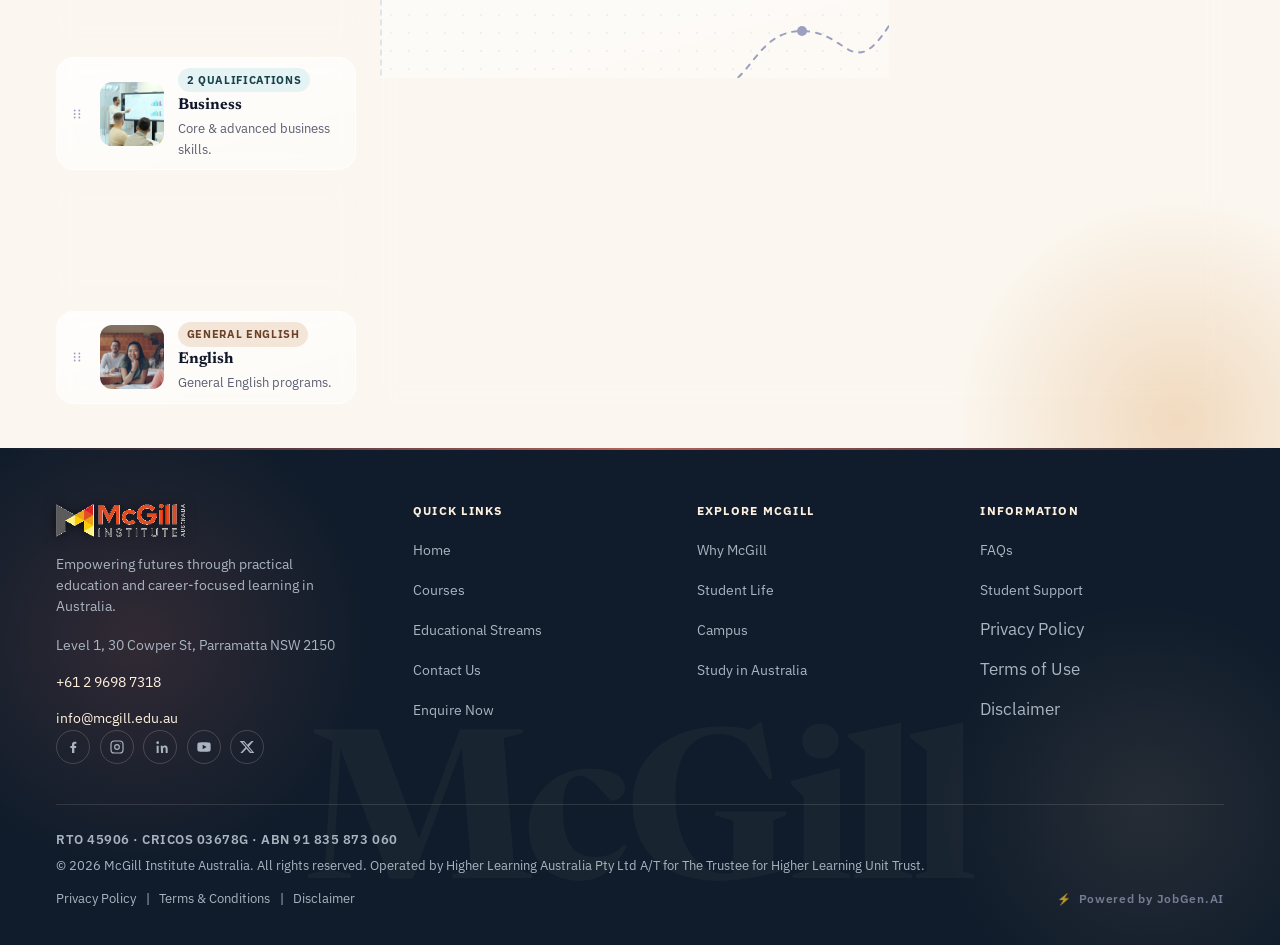
==== commit 73b714f5: "Remove RTO/CRICOS pills from enquiry box and footer affiliation line Both per explicit request. Veri" ====
--- a/courses.html
+++ b/courses.html
@@ -298,7 +298,6 @@
         </ul>
       </div>
     </div>
-    <p class="footer-affiliation">McGill Institute Australia is not affiliated with, and should not be confused with, McGill University in Canada.</p>
     <div class="footer-bottom">
       <div class="footer-bottom-left">
         <span class="reg-codes">RTO 45906 &middot; CRICOS 03678G &middot; ABN 91 835 873 060</span>
--- a/styles.css
+++ b/styles.css
@@ -588,7 +588,7 @@
 .filter-chip[aria-pressed="true"]:hover { transform: none; box-shadow: none; }
 @media (prefers-reduced-motion: reduce) { .filter-chip:hover { transform: none; } }
 .filter-count {
-  font-family: var(--font-mono); font-size: 0.68rem; font-weight: 700; line-height: 1;
+  font-family: var(--font-mono); font-size: 0.7rem; font-weight: 700; line-height: 1;
   background: rgba(255,255,255,0.15); border-radius: var(--radius-pill); padding: 0.2rem 0.4rem;
 }
 .filter-chip:not([aria-pressed="true"]) .filter-count { background: var(--bg); color: var(--text-muted); }
@@ -613,7 +613,7 @@
 @media (prefers-reduced-motion: reduce) { .course-featured:hover { transform: none; } }
 .course-featured-label {
   position: absolute; top: 1.1rem; left: 1.1rem; z-index: 2; font-family: var(--font-mono); font-weight: 700;
-  font-size: 0.68rem; letter-spacing: 0.1em; text-transform: uppercase; color: #fff; background: var(--coral);
+  font-size: 0.7rem; letter-spacing: 0.1em; text-transform: uppercase; color: #fff; background: var(--coral);
   padding: 0.35rem 0.8rem; border-radius: var(--radius-pill); box-shadow: 0 6px 14px -6px rgba(178,58,30,0.5);
 }
 .course-featured-media { position: relative; min-height: 220px; overflow: hidden; background: var(--pw-peach); }
@@ -1390,7 +1390,6 @@
 }
 .footer-social-icon:hover { border-color: var(--footer-coral); color: var(--footer-coral); background: rgba(255,128,107,0.08); }
 
-.footer-affiliation { font-size: 0.82rem; color: var(--footer-muted); max-width: 70ch; margin: 0 0 1.75rem; }
 .footer-bottom {
   position: relative; border-top: 1px solid rgba(255,241,221,0.12); padding: 1.5rem 0 2.25rem;
   display: flex; flex-wrap: wrap; align-items: baseline; gap: 0.75rem 1.5rem; font-size: 0.8rem; color: var(--footer-muted);
@@ -1519,29 +1518,6 @@
   margin-bottom: 0;
   font-size: 0.96rem;
   max-width: 38ch;
-}
-.enquiry-info-pills {
-  display: flex;
-  flex-wrap: wrap;
-  gap: 0.6rem;
-  margin-top: auto;
-}
-.enquiry-pill {
-  display: inline-flex;
-  align-items: center;
-  gap: 0.4rem;
-  font-family: var(--font-mono);
-  font-size: 0.74rem;
-  font-weight: 700;
-  letter-spacing: 0.07em;
-  text-transform: uppercase;
-  color: #fff;
-  background: rgba(255,255,255,0.12);
-  border: 1px solid rgba(255,255,255,0.28);
-  border-radius: var(--radius-pill);
-  padding: 0.4rem 0.85rem;
-  backdrop-filter: blur(6px);
-  -webkit-backdrop-filter: blur(6px);
 }
 .enquiry-info-contacts {
   display: flex;
@@ -1804,7 +1780,7 @@
 .pw-stream-photo { flex-shrink: 0; width: 64px; height: 64px; border-radius: 12px; overflow: hidden; }
 .pw-stream-photo img { width: 100%; height: 100%; object-fit: cover; display: block; }
 .pw-stream-body { min-width: 0; display: flex; flex-direction: column; gap: 0.2rem; }
-.pw-stream-body .tag { margin-bottom: 0.1rem; font-size: 0.65rem; padding: 0.2rem 0.55rem; }
+.pw-stream-body .tag { margin-bottom: 0.1rem; font-size: 0.7rem; padding: 0.2rem 0.55rem; }
 .pw-stream-body h4 { font-size: 0.98rem; margin: 0; }
 .pw-stream-body p { font-size: 0.8rem; color: var(--text-muted); margin: 0; max-width: 32ch; }
 
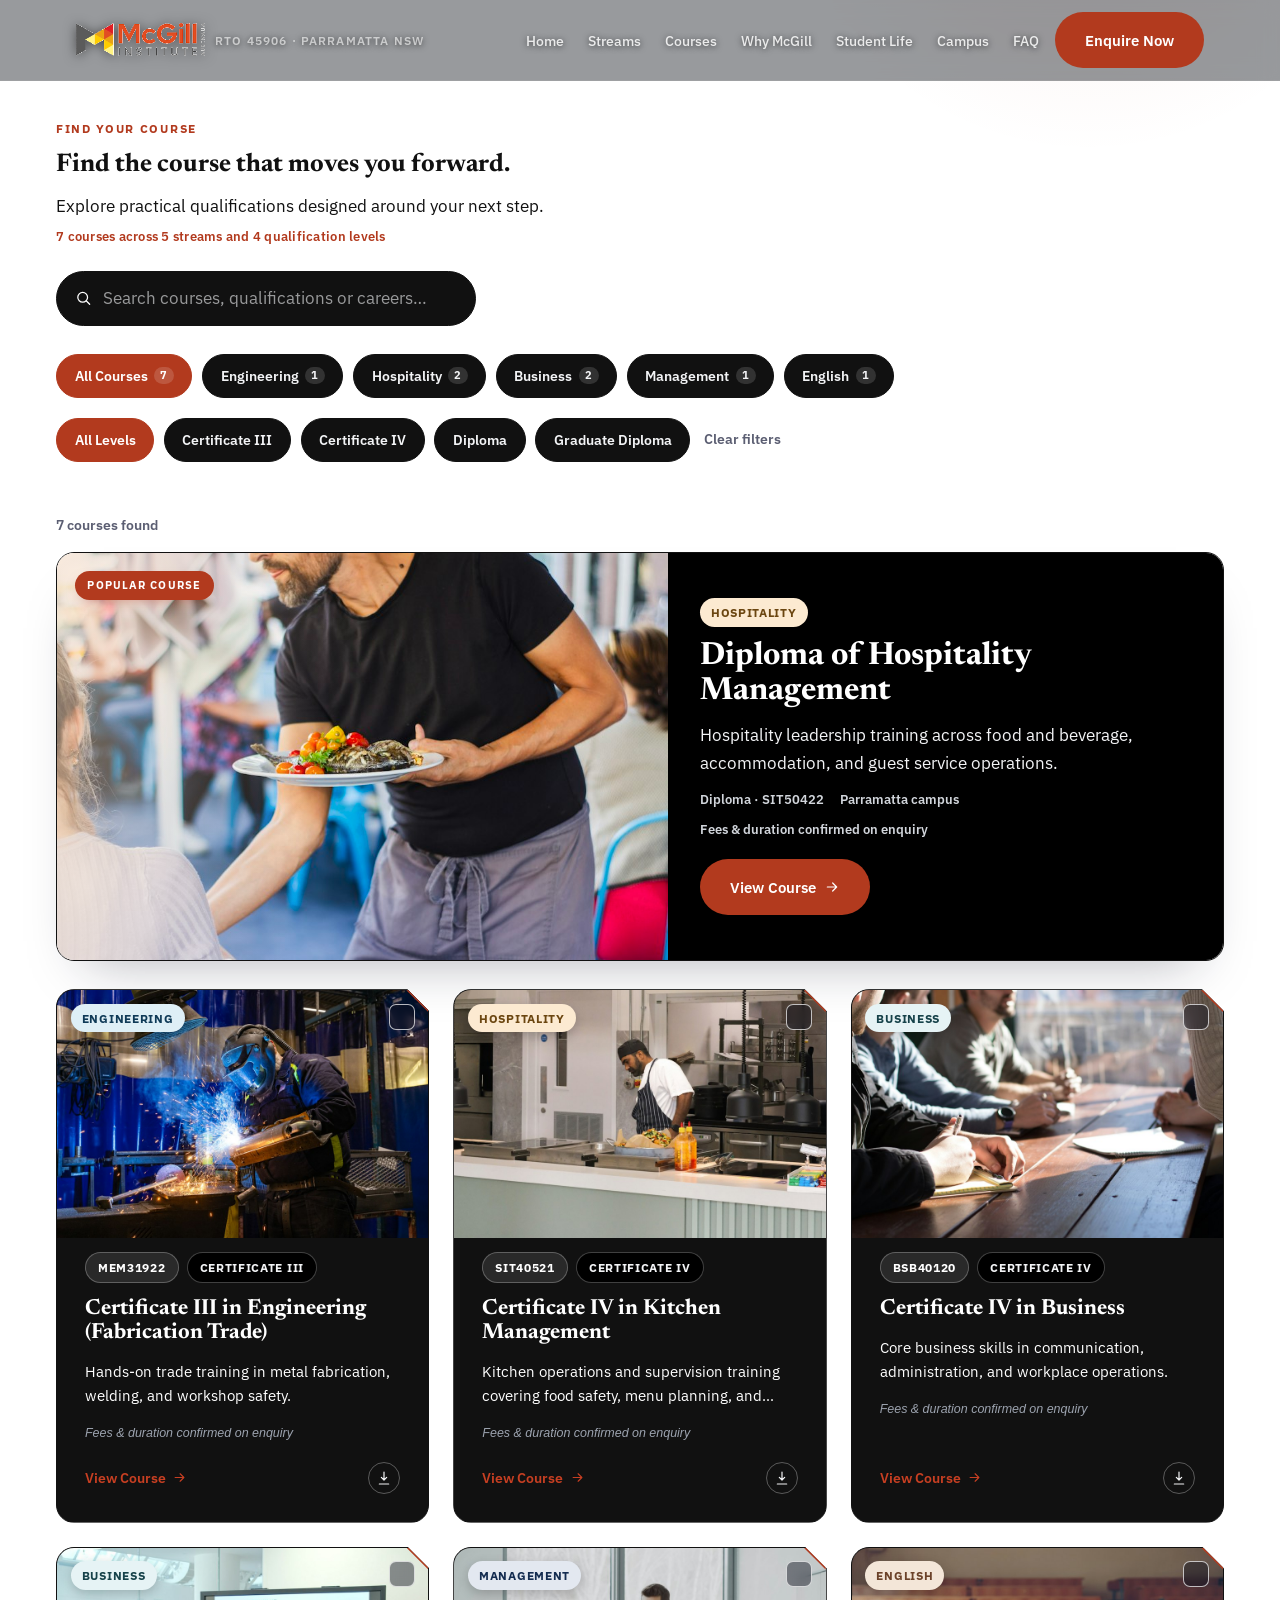
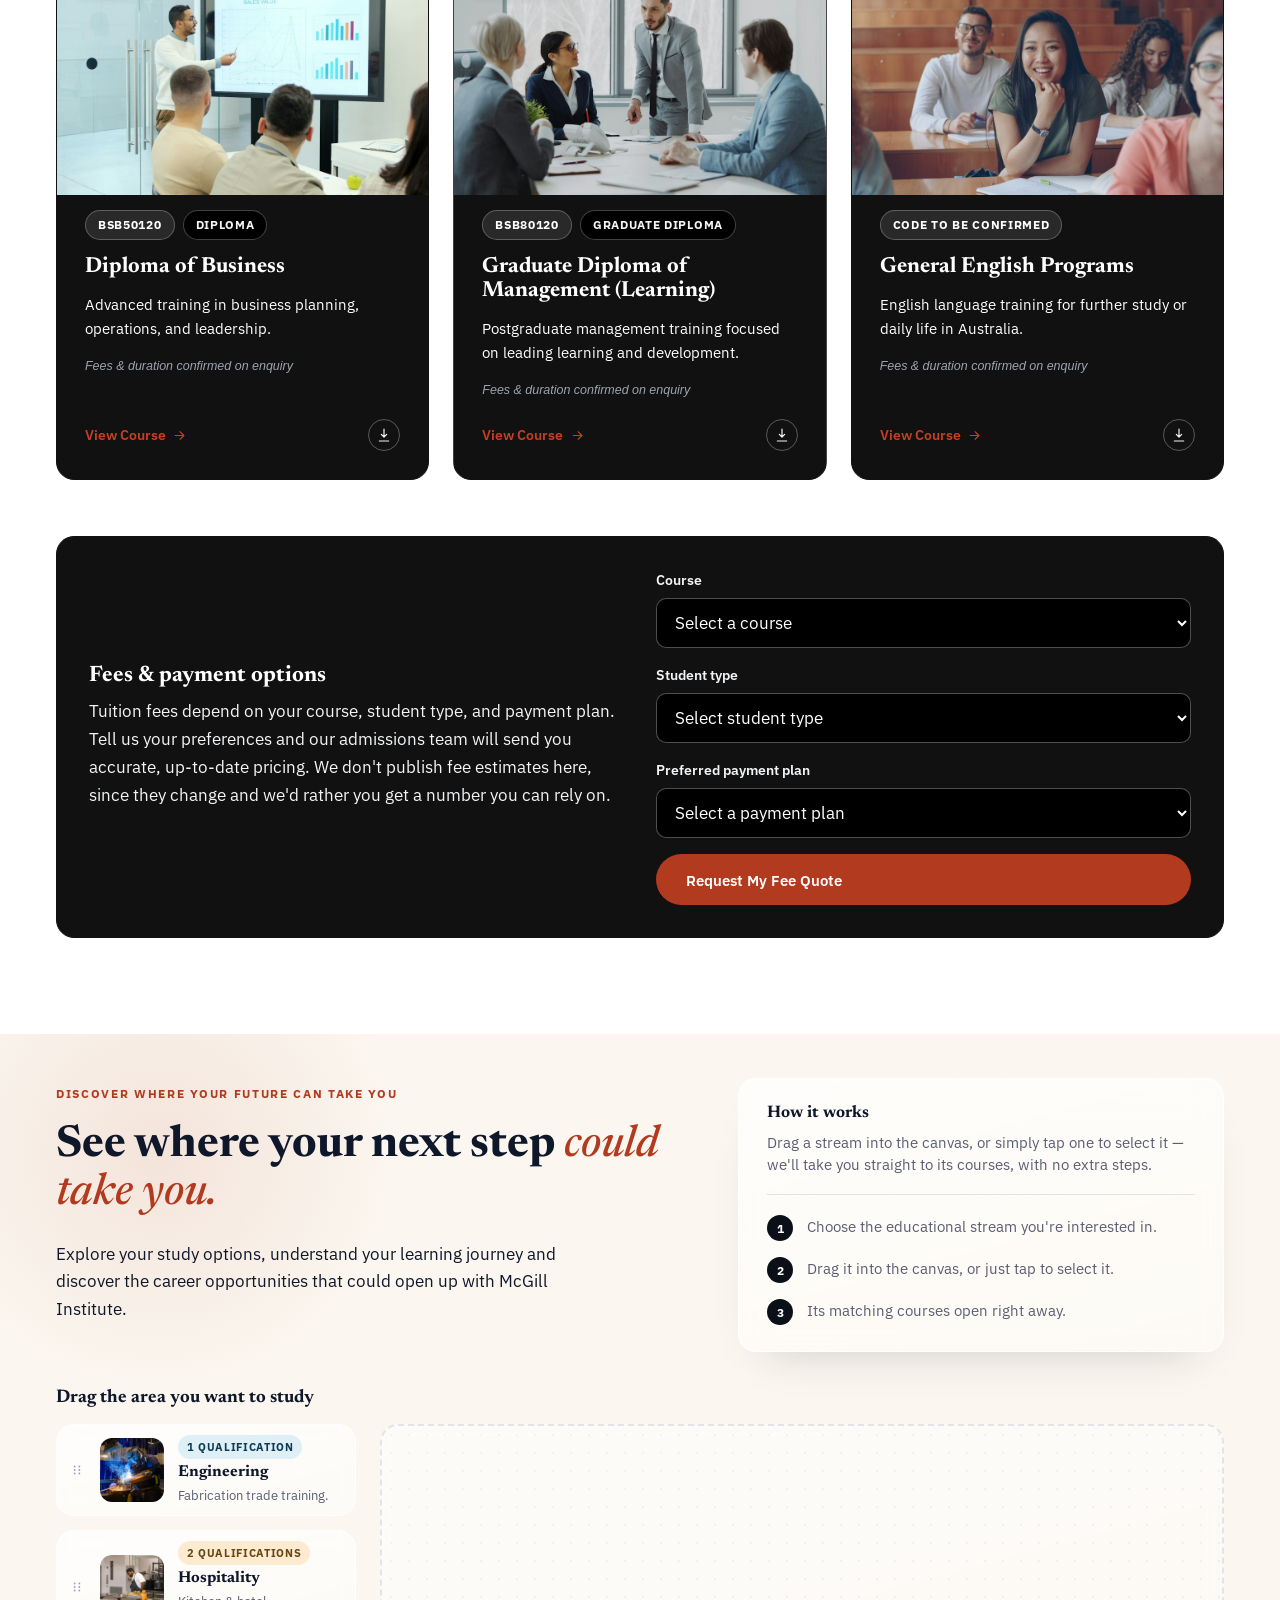
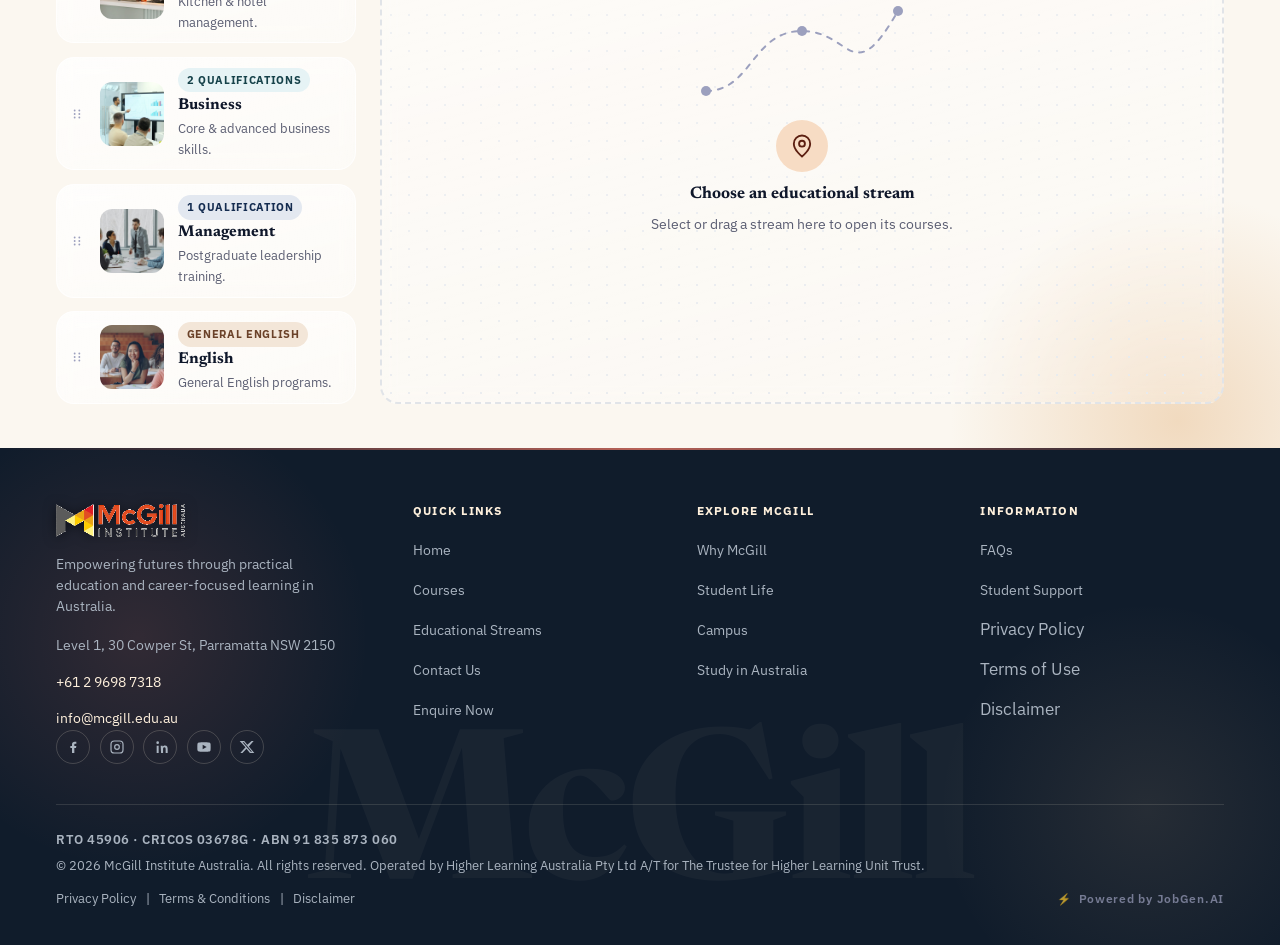
==== commit 948d327a: "Course section only: white canvas, black cards/surfaces, coral accents Scoped exclusively to #course" ====
--- a/courses.html
+++ b/courses.html
@@ -68,7 +68,7 @@
 <main id="main">
 
   <!-- COURSE DISCOVERY -->
-  <section id="courses" class="tone-dark course-discovery">
+  <section id="courses" class="tone-light course-discovery course-discovery--mono">
     <div class="course-discovery-glow" aria-hidden="true"></div>
     <div class="container">
       <div class="course-discovery-head reveal">
--- a/styles.css
+++ b/styles.css
@@ -724,6 +724,58 @@
   .compare-bar-item-name { display: none; } /* thumbnails + count still convey the selection at this width */
 }
 
+/* ============ Course Discovery: white canvas / black cards (scoped to #courses only) ============
+   Explicit request, course section only -- not applied anywhere else on the site. Section is
+   .tone-light (so default heading/body text and --coral-text already resolve correctly for a
+   light background) with --bg forced to literal #fff and --text forced to literal #111111 per
+   the brief's exact hex values. Cards, the search box, filter chips and the quote-tool's
+   dropdowns are then explicitly pushed to solid black/charcoal with light text -- they no
+   longer get their surface color from --surface (which .tone-light would otherwise make white),
+   since this is the one part of the site where "card" means "black surface", not "whatever the
+   section tone says". Coral accents (buttons, active filter state, tags) are untouched. */
+.course-discovery--mono { --bg: #ffffff; --text: #111111; background: var(--bg); color: var(--text); }
+.course-discovery--mono .course-discovery-glow { opacity: 0.6; } /* a touch stronger -- glows read softer on white than on the dark bg they were tuned for */
+
+.course-discovery--mono .course-search {
+  background: #111111; border-color: #111111; color: #fff;
+}
+.course-discovery--mono .course-search input { color: #fff; }
+.course-discovery--mono .course-search input::placeholder { color: #f3f4f6; opacity: 0.6; }
+.course-discovery--mono .course-search:focus-within { border-color: var(--coral); }
+
+.course-discovery--mono .filter-chip { background: #111111; color: #f3f4f6; border-color: #111111; }
+.course-discovery--mono .filter-chip[aria-pressed="true"] { background: var(--coral); border-color: var(--coral); color: #fff; }
+.course-discovery--mono .filter-chip:not([aria-pressed="true"]) .filter-count { background: rgba(255,255,255,0.14); color: #f3f4f6; }
+
+.course-discovery--mono .course-search-empty { background: #111111; border-color: #111111; color: #fff; }
+.course-discovery--mono .course-search-empty p { color: #f3f4f6; }
+
+.course-discovery--mono .course-featured { border-color: #111111; }
+.course-discovery--mono .course-featured-body { background: #000000; color: #fff; }
+.course-discovery--mono .course-featured-body p { color: #f3f4f6; }
+.course-discovery--mono .course-featured-meta { color: #d1d5db; }
+
+.course-discovery--mono .course-card { background: #111111; border-color: #111111; color: #fff; }
+.course-discovery--mono .course-card::before { background: var(--coral); } /* was coral-bright, a light-theme-tuned shade; plain coral holds contrast against the now-black card corner */
+.course-discovery--mono .course-card h3,
+.course-discovery--mono .course-card p { color: #fff; }
+.course-discovery--mono .course-card-desc { color: #d1d5db; }
+.course-discovery--mono .course-card-meta { color: #9ca3af !important; }
+.course-discovery--mono .course-code { background: rgba(255,255,255,0.1); border-color: rgba(255,255,255,0.25); color: #fff; }
+.course-discovery--mono .course-level { background: #000000; border-color: rgba(255,255,255,0.25); color: #f3f4f6; }
+.course-discovery--mono .course-card-cta { color: var(--coral-bright); }
+.course-discovery--mono .course-prospectus-btn { border-color: rgba(255,255,255,0.3); color: #f3f4f6; }
+.course-discovery--mono .course-prospectus-btn:hover { border-color: var(--coral-bright); color: var(--coral-bright); }
+
+.course-discovery--mono .quote-tool { background: #111111; border-color: #111111; color: #fff; }
+.course-discovery--mono .quote-tool h3 { color: #fff; }
+.course-discovery--mono .quote-tool-copy p { color: #f3f4f6; }
+.course-discovery--mono .quote-tool-form label { color: #f3f4f6; }
+.course-discovery--mono .quote-tool-form select {
+  background: #000000; color: #fff; border-color: rgba(255,255,255,0.3);
+}
+.course-discovery--mono .quote-tool-form select:focus { border-color: var(--coral); outline-color: var(--coral); }
+
 /* ============ Why McGill Institute ============ */
 /* Flipped from light cream to dark navy per explicit later request -- reuses the
    Settling-in section's exact dark palette (#0D1520 bg, #141F2D card, #F6F3EE/#B7C0CB
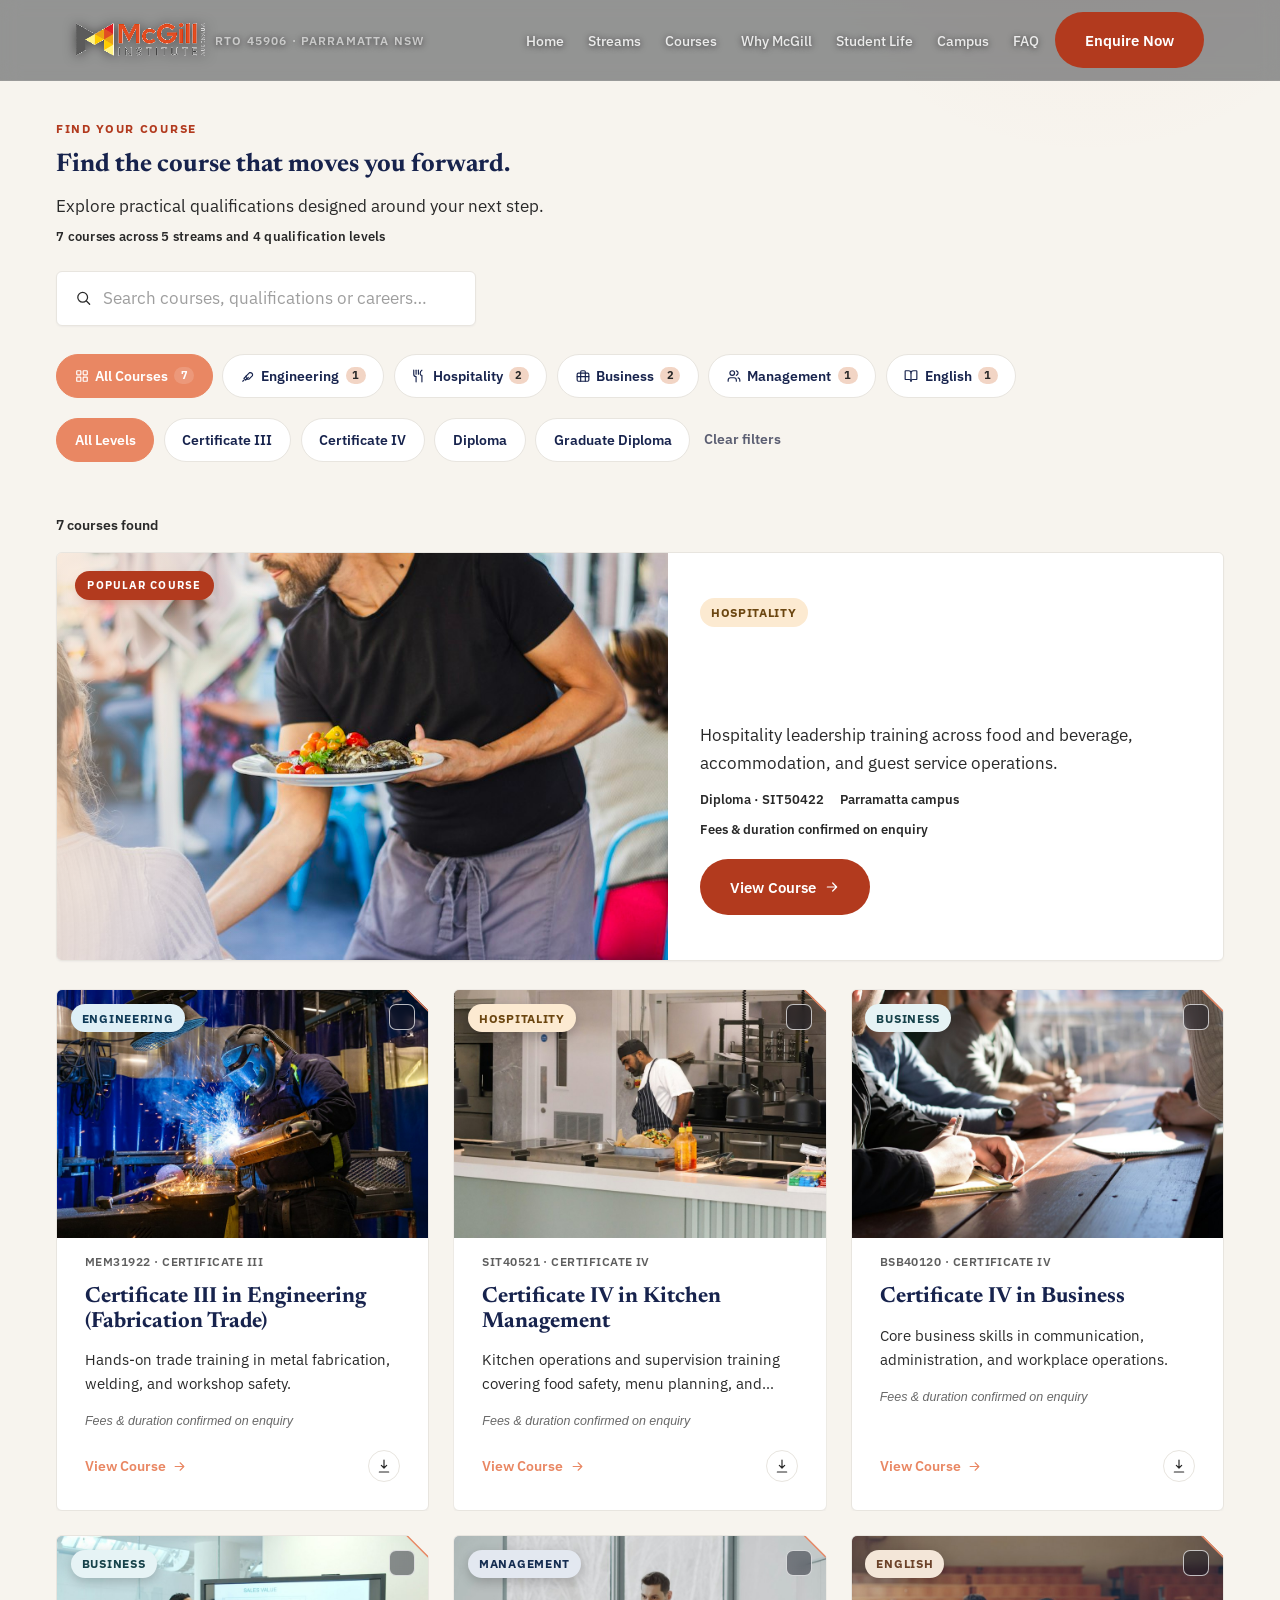
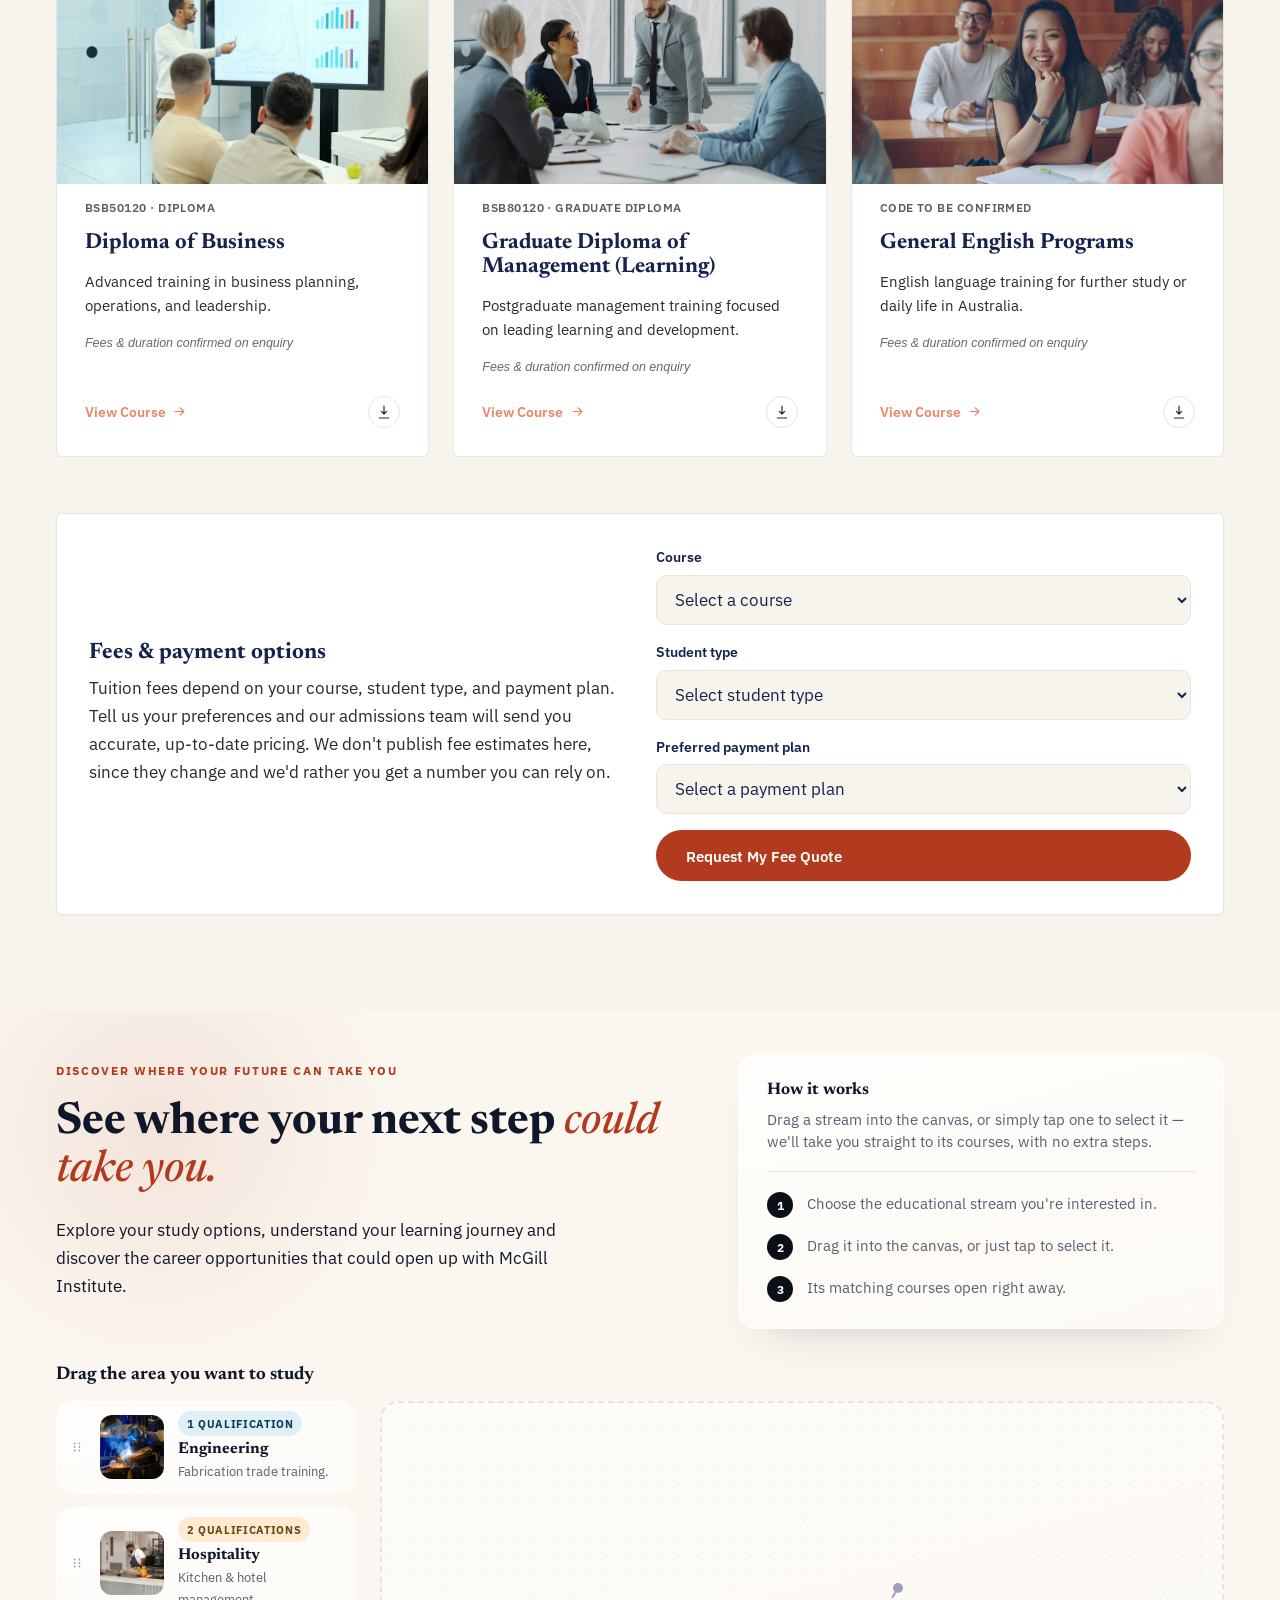
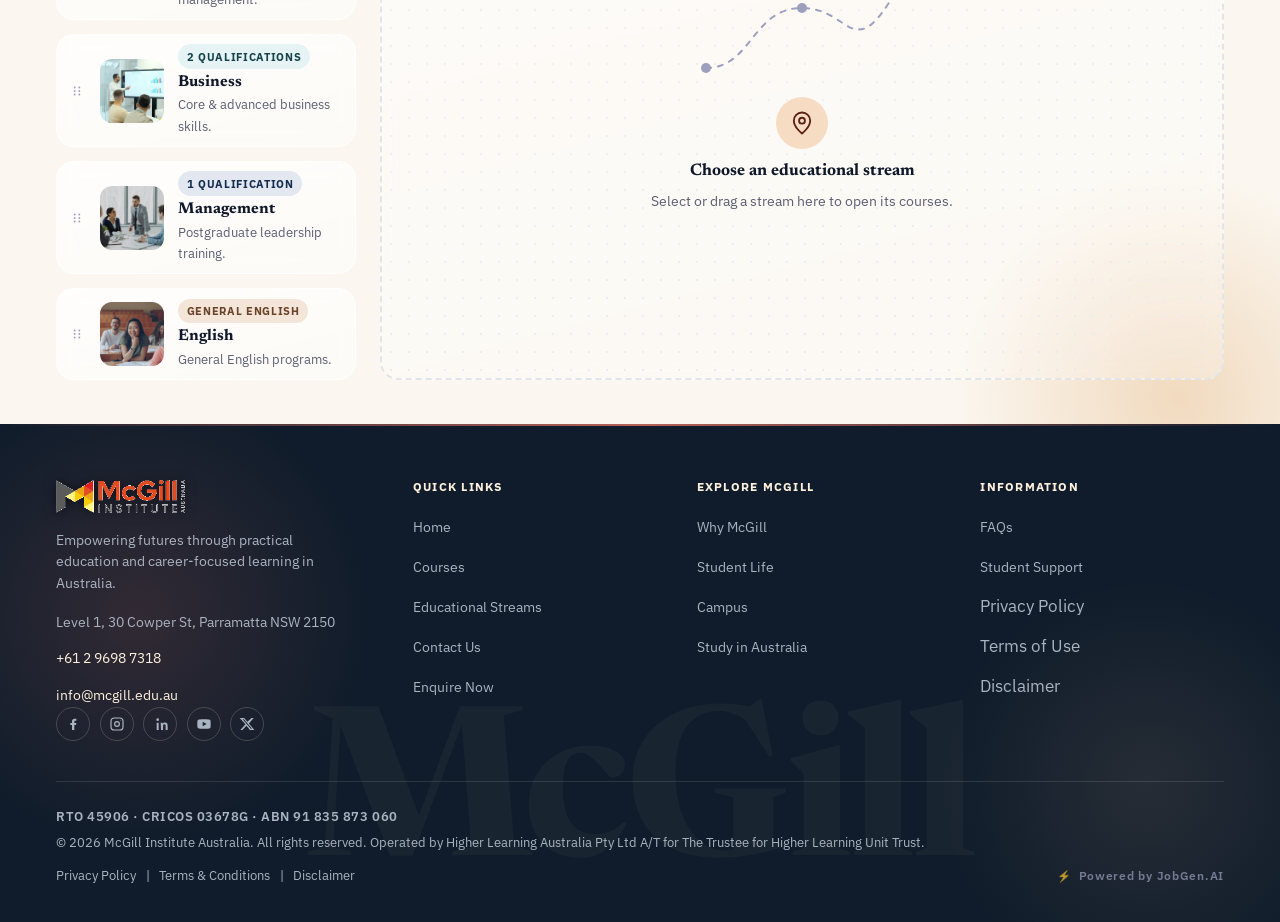
==== commit d00de8a8: "Course Discovery: cream/white/navy editorial palette, 3-col grid, stream icons Scoped to #courses on" ====
--- a/courses.html
+++ b/courses.html
@@ -68,7 +68,7 @@
 <main id="main">
 
   <!-- COURSE DISCOVERY -->
-  <section id="courses" class="tone-light course-discovery course-discovery--mono">
+  <section id="courses" class="tone-light course-discovery course-discovery--editorial">
     <div class="course-discovery-glow" aria-hidden="true"></div>
     <div class="container">
       <div class="course-discovery-head reveal">
@@ -86,12 +86,12 @@
 
       <div class="course-filter-sticky reveal">
         <div class="filter-bar" role="group" aria-label="Filter courses by stream" id="stream-filter-bar">
-          <button class="filter-chip" data-filter="all" aria-pressed="true" type="button">All Courses<span class="filter-count" id="count-all"></span></button>
-          <button class="filter-chip" data-filter="engineering" aria-pressed="false" type="button">Engineering<span class="filter-count" id="count-engineering"></span></button>
-          <button class="filter-chip" data-filter="hospitality" aria-pressed="false" type="button">Hospitality<span class="filter-count" id="count-hospitality"></span></button>
-          <button class="filter-chip" data-filter="business" aria-pressed="false" type="button">Business<span class="filter-count" id="count-business"></span></button>
-          <button class="filter-chip" data-filter="management" aria-pressed="false" type="button">Management<span class="filter-count" id="count-management"></span></button>
-          <button class="filter-chip" data-filter="english" aria-pressed="false" type="button">English<span class="filter-count" id="count-english"></span></button>
+          <button class="filter-chip" data-filter="all" aria-pressed="true" type="button"><svg class="filter-chip-icon" width="14" height="14" viewBox="0 0 24 24" fill="none" stroke="currentColor" stroke-width="2" stroke-linecap="round" stroke-linejoin="round" aria-hidden="true"><rect x="3" y="3" width="7" height="7" rx="1"/><rect x="14" y="3" width="7" height="7" rx="1"/><rect x="3" y="14" width="7" height="7" rx="1"/><rect x="14" y="14" width="7" height="7" rx="1"/></svg>All Courses<span class="filter-count" id="count-all"></span></button>
+          <button class="filter-chip" data-filter="engineering" aria-pressed="false" type="button"><svg class="filter-chip-icon" width="14" height="14" viewBox="0 0 24 24" fill="none" stroke="currentColor" stroke-width="2" stroke-linecap="round" stroke-linejoin="round" aria-hidden="true"><path d="M14.7 6.3a4 4 0 0 1 5 5l-6 6a4 4 0 0 1-5-5z"/><path d="M9.5 11.5 5 16l3 3 4.5-4.5"/><path d="M3 21l2-2"/></svg>Engineering<span class="filter-count" id="count-engineering"></span></button>
+          <button class="filter-chip" data-filter="hospitality" aria-pressed="false" type="button"><svg class="filter-chip-icon" width="14" height="14" viewBox="0 0 24 24" fill="none" stroke="currentColor" stroke-width="2" stroke-linecap="round" stroke-linejoin="round" aria-hidden="true"><path d="M3 2v7a4 4 0 0 0 4 4v9"/><path d="M7 2v7"/><path d="M11 2v7"/><path d="M17 2c-2 1-3 3-3 6a3 3 0 0 0 3 3v11"/></svg>Hospitality<span class="filter-count" id="count-hospitality"></span></button>
+          <button class="filter-chip" data-filter="business" aria-pressed="false" type="button"><svg class="filter-chip-icon" width="14" height="14" viewBox="0 0 24 24" fill="none" stroke="currentColor" stroke-width="2" stroke-linecap="round" stroke-linejoin="round" aria-hidden="true"><rect x="2" y="7" width="20" height="14" rx="2"/><path d="M16 21V5a2 2 0 0 0-2-2h-4a2 2 0 0 0-2 2v16"/><path d="M2 13h20"/></svg>Business<span class="filter-count" id="count-business"></span></button>
+          <button class="filter-chip" data-filter="management" aria-pressed="false" type="button"><svg class="filter-chip-icon" width="14" height="14" viewBox="0 0 24 24" fill="none" stroke="currentColor" stroke-width="2" stroke-linecap="round" stroke-linejoin="round" aria-hidden="true"><path d="M16 21v-2a4 4 0 0 0-4-4H6a4 4 0 0 0-4 4v2"/><circle cx="9" cy="7" r="4"/><path d="M22 21v-2a4 4 0 0 0-3-3.87"/><path d="M16 3.13a4 4 0 0 1 0 7.75"/></svg>Management<span class="filter-count" id="count-management"></span></button>
+          <button class="filter-chip" data-filter="english" aria-pressed="false" type="button"><svg class="filter-chip-icon" width="14" height="14" viewBox="0 0 24 24" fill="none" stroke="currentColor" stroke-width="2" stroke-linecap="round" stroke-linejoin="round" aria-hidden="true"><path d="M12 7v14"/><path d="M3 18a1 1 0 0 1-1-1V4a1 1 0 0 1 1-1h5a4 4 0 0 1 4 4 4 4 0 0 1 4-4h5a1 1 0 0 1 1 1v13a1 1 0 0 1-1 1h-6a3 3 0 0 0-3 3 3 3 0 0 0-3-3z"/></svg>English<span class="filter-count" id="count-english"></span></button>
         </div>
         <div class="filter-bar filter-bar--level" role="group" aria-label="Filter courses by qualification level">
           <button class="filter-chip" data-level="all" aria-pressed="true" type="button">All Levels</button>
@@ -402,10 +402,7 @@
         '<span class="tag tag-' + c.stream + '">' + c.tagLabel + '</span>' +
       '</div>' +
       '<div class="course-card-body">' +
-        '<div class="course-pills">' +
-          '<span class="course-code mono">' + c.code + '</span>' +
-          (c.level ? '<span class="course-level">' + c.level + '</span>' : '') +
-        '</div>' +
+        '<p class="course-meta-line mono">' + c.code + (c.level ? ' &middot; ' + c.level : '') + '</p>' +
         '<h3>' + c.name + '</h3>' +
         '<p class="course-card-desc">' + c.desc + '</p>' +
         '<p class="course-card-meta">Fees &amp; duration confirmed on enquiry</p>' +
--- a/styles.css
+++ b/styles.css
@@ -724,57 +724,80 @@
   .compare-bar-item-name { display: none; } /* thumbnails + count still convey the selection at this width */
 }
 
-/* ============ Course Discovery: white canvas / black cards (scoped to #courses only) ============
-   Explicit request, course section only -- not applied anywhere else on the site. Section is
-   .tone-light (so default heading/body text and --coral-text already resolve correctly for a
-   light background) with --bg forced to literal #fff and --text forced to literal #111111 per
-   the brief's exact hex values. Cards, the search box, filter chips and the quote-tool's
-   dropdowns are then explicitly pushed to solid black/charcoal with light text -- they no
-   longer get their surface color from --surface (which .tone-light would otherwise make white),
-   since this is the one part of the site where "card" means "black surface", not "whatever the
-   section tone says". Coral accents (buttons, active filter state, tags) are untouched. */
-.course-discovery--mono { --bg: #ffffff; --text: #111111; background: var(--bg); color: var(--text); }
-.course-discovery--mono .course-discovery-glow { opacity: 0.6; } /* a touch stronger -- glows read softer on white than on the dark bg they were tuned for */
-
-.course-discovery--mono .course-search {
-  background: #111111; border-color: #111111; color: #fff;
-}
-.course-discovery--mono .course-search input { color: #fff; }
-.course-discovery--mono .course-search input::placeholder { color: #f3f4f6; opacity: 0.6; }
-.course-discovery--mono .course-search:focus-within { border-color: var(--coral); }
-
-.course-discovery--mono .filter-chip { background: #111111; color: #f3f4f6; border-color: #111111; }
-.course-discovery--mono .filter-chip[aria-pressed="true"] { background: var(--coral); border-color: var(--coral); color: #fff; }
-.course-discovery--mono .filter-chip:not([aria-pressed="true"]) .filter-count { background: rgba(255,255,255,0.14); color: #f3f4f6; }
-
-.course-discovery--mono .course-search-empty { background: #111111; border-color: #111111; color: #fff; }
-.course-discovery--mono .course-search-empty p { color: #f3f4f6; }
-
-.course-discovery--mono .course-featured { border-color: #111111; }
-.course-discovery--mono .course-featured-body { background: #000000; color: #fff; }
-.course-discovery--mono .course-featured-body p { color: #f3f4f6; }
-.course-discovery--mono .course-featured-meta { color: #d1d5db; }
-
-.course-discovery--mono .course-card { background: #111111; border-color: #111111; color: #fff; }
-.course-discovery--mono .course-card::before { background: var(--coral); } /* was coral-bright, a light-theme-tuned shade; plain coral holds contrast against the now-black card corner */
-.course-discovery--mono .course-card h3,
-.course-discovery--mono .course-card p { color: #fff; }
-.course-discovery--mono .course-card-desc { color: #d1d5db; }
-.course-discovery--mono .course-card-meta { color: #9ca3af !important; }
-.course-discovery--mono .course-code { background: rgba(255,255,255,0.1); border-color: rgba(255,255,255,0.25); color: #fff; }
-.course-discovery--mono .course-level { background: #000000; border-color: rgba(255,255,255,0.25); color: #f3f4f6; }
-.course-discovery--mono .course-card-cta { color: var(--coral-bright); }
-.course-discovery--mono .course-prospectus-btn { border-color: rgba(255,255,255,0.3); color: #f3f4f6; }
-.course-discovery--mono .course-prospectus-btn:hover { border-color: var(--coral-bright); color: var(--coral-bright); }
-
-.course-discovery--mono .quote-tool { background: #111111; border-color: #111111; color: #fff; }
-.course-discovery--mono .quote-tool h3 { color: #fff; }
-.course-discovery--mono .quote-tool-copy p { color: #f3f4f6; }
-.course-discovery--mono .quote-tool-form label { color: #f3f4f6; }
-.course-discovery--mono .quote-tool-form select {
-  background: #000000; color: #fff; border-color: rgba(255,255,255,0.3);
-}
-.course-discovery--mono .quote-tool-form select:focus { border-color: var(--coral); outline-color: var(--coral); }
+/* ============ Course Discovery: cream canvas / white cards / navy text (scoped to #courses) ============
+   Replaces this section's previous white-canvas/black-card treatment with the latest brief's
+   own exact hex table: #17234D navy, #F7F4EE cream, #FFFFFF white, #F2D5C5 peach, #E98763
+   coral, #292929 charcoal. Still scoped to #courses only -- nothing else on the site changed.
+   Cards/search/quote-tool get an explicit white surface regardless of .tone-light's own
+   --surface value, so "card" consistently means "white, bordered, on cream" throughout. */
+.course-discovery--editorial { --bg: #F7F4EE; --text: #17234D; background: var(--bg); color: var(--text); }
+.course-discovery--editorial .course-discovery-glow { opacity: 0.35; background: radial-gradient(circle at 50% 50%, rgba(233,135,99,0.18), rgba(233,135,99,0) 68%); }
+.course-discovery--editorial .course-discovery-head p { color: #292929; }
+.course-discovery--editorial .course-discovery-meta { color: #E98763; }
+.course-discovery--editorial .course-result-count { color: #292929; }
+
+.course-discovery--editorial .course-search { background: #FFFFFF; border-color: #E8E5DF; color: #292929; }
+.course-discovery--editorial .course-search input { color: #17234D; }
+.course-discovery--editorial .course-search input::placeholder { color: #292929; opacity: 0.45; }
+.course-discovery--editorial .course-search:focus-within { border-color: #E98763; }
+
+/* Stream chips: small icon + label, icon sitting at the same opacity/color as the label so
+   it reads as "a quiet identifier", not a decorative flourish. */
+.filter-chip-icon { flex-shrink: 0; }
+.course-discovery--editorial .filter-chip { background: #FFFFFF; color: #17234D; border-color: #E8E5DF; }
+.course-discovery--editorial .filter-chip[aria-pressed="true"] { background: #E98763; border-color: #E98763; color: #fff; }
+.course-discovery--editorial .filter-chip:not([aria-pressed="true"]) .filter-count { background: #F2D5C5; color: #292929; }
+
+.course-discovery--editorial .course-search-empty { background: #FFFFFF; border-color: #E8E5DF; }
+.course-discovery--editorial .course-search-empty h2 { color: #17234D; }
+.course-discovery--editorial .course-search-empty p { color: #292929; }
+
+.course-discovery--editorial .course-featured { border-color: #E8E5DF; }
+.course-discovery--editorial .course-featured-body { background: #FFFFFF; color: #17234D; }
+.course-discovery--editorial .course-featured-body p { color: #292929; }
+.course-discovery--editorial .course-featured-meta { color: #292929; }
+.course-discovery--editorial .course-featured-media { background: #F2D5C5; }
+
+.course-discovery--editorial .course-card { background: #FFFFFF; border-color: #E8E5DF; color: #17234D; }
+.course-discovery--editorial .course-card::before { background: #E98763; }
+.course-discovery--editorial .course-card h3 { color: #17234D; }
+.course-discovery--editorial .course-card-desc { color: #292929; }
+.course-discovery--editorial .course-card-meta { color: #292929 !important; opacity: 0.7; }
+.course-discovery--editorial .course-meta-line { color: #292929; opacity: 0.75; font-size: 0.72rem; letter-spacing: 0.04em; text-transform: uppercase; margin: 0; }
+.course-discovery--editorial .course-card-cta { color: #E98763; }
+.course-discovery--editorial .course-prospectus-btn { border-color: #E8E5DF; color: #292929; }
+.course-discovery--editorial .course-prospectus-btn:hover { border-color: #E98763; color: #E98763; }
+
+.course-discovery--editorial .quote-tool { background: #FFFFFF; border-color: #E8E5DF; }
+.course-discovery--editorial .quote-tool h3 { color: #17234D; }
+.course-discovery--editorial .quote-tool-copy p { color: #292929; }
+.course-discovery--editorial .quote-tool-form label { color: #17234D; }
+.course-discovery--editorial .quote-tool-form select {
+  background: #F7F4EE; color: #17234D; border-color: #E8E5DF;
+}
+.course-discovery--editorial .quote-tool-form select:focus { border-color: #E98763; outline-color: #E98763; }
+
+/* Minimal rounded corners + restrained shadow per this brief, specifically for these cards
+   (the sitewide --radius-card stays 18px everywhere else -- this is a local override, not a
+   token change). The coral corner-notch (.course-card::before) stays: it's what keeps these
+   cards from reading as a generic rounded-rectangle template, which the brief explicitly
+   asked to avoid -- tightening the radius around it, not removing it. */
+.course-discovery--editorial .course-featured,
+.course-discovery--editorial .course-card,
+.course-discovery--editorial .course-search,
+.course-discovery--editorial .course-search-empty,
+.course-discovery--editorial .quote-tool {
+  border-radius: 6px; box-shadow: 0 1px 2px rgba(23,35,77,0.04);
+}
+.course-discovery--editorial .course-card:hover { box-shadow: 0 12px 24px -16px rgba(23,35,77,0.2); }
+
+/* Explicit 3 / 2 / 1 column grid (was auto-fill, which rendered 4 columns at common desktop
+   widths) per this brief's exact breakpoint targets. */
+/* 1100px (not 1024px) so the brief's own 1024px "tablet" test width still gets the 2-column
+   tablet layout, not 3 -- only genuine desktop widths get the third column. */
+.course-discovery--editorial .course-grid { grid-template-columns: 1fr; }
+@media (min-width: 640px) { .course-discovery--editorial .course-grid { grid-template-columns: repeat(2, 1fr); } }
+@media (min-width: 1100px) { .course-discovery--editorial .course-grid { grid-template-columns: repeat(3, 1fr); } }
 
 /* ============ Why McGill Institute ============ */
 /* Flipped from light cream to dark navy per explicit later request -- reuses the
@@ -891,130 +914,100 @@
    existing dark tokens. #0D1520 main bg, #111D2A secondary bg, #141F2D card/
    panel bg, #F6F3EE main text, #B7C0CB secondary text, #8995A4 muted text,
    #F47732 accent, #FF8A45 hover accent. See DESIGN.md. */
-#settling-in {
-  position: relative; overflow: hidden; background: #0D1520; color: #F6F3EE; padding: 4.5rem 0 1.5rem;
-}
 #practical-guidance {
   position: relative; background: #111D2A; color: #F6F3EE;
   border-top: 1px solid rgba(222,231,241,0.14); padding: 3rem 0 3.5rem;
 }
-#settling-in p, #practical-guidance p { color: #B7C0CB; }
-
-/* Soft coral glow + a near-invisible diagonal hairline texture behind the content -- the
-   "subtle texture / soft lighting / depth" the brief asked for, kept faint enough to read
-   as atmosphere rather than decoration. Same radial-glow technique as .why-shape, recolored
-   and repositioned for this section's own palette. */
-.settling-glow {
-  position: absolute; top: -22%; left: -10%; width: 760px; height: 760px; max-width: 65vw;
-  background: radial-gradient(circle at 50% 50%, rgba(244,119,50,0.16), rgba(244,119,50,0) 68%);
-  border-radius: 50%; pointer-events: none; z-index: 0;
-}
-.settling-texture {
-  position: absolute; inset: 0; pointer-events: none; z-index: 0; opacity: 0.5;
-  background-image: repeating-linear-gradient(135deg, rgba(246,243,238,0.025) 0 1px, transparent 1px 64px);
-}
-/* grid-template-columns: 1fr below the 900px breakpoint is load-bearing, not decorative --
-   without it the single implicit column sizes to its content's intrinsic width instead of
-   100% of the container (classic CSS Grid blowout), and the fixed-width numbered badges
-   added below were enough to push that past the viewport on narrow screens. */
-.settling-grid { position: relative; z-index: 1; display: grid; grid-template-columns: 1fr; gap: 2.5rem; }
-@media (min-width: 900px) { .settling-grid { grid-template-columns: 1.17fr 1fr; align-items: start; } }
+#practical-guidance p { color: #B7C0CB; }
+
+/* ---- Study in Australia: Cambridge-inspired editorial split ----
+   Own scoped literal palette per this brief's exact hex table (distinct from the previous
+   #0D1520-family treatment this section had, and from the sitewide OLED tokens) -- #17234D
+   deep navy, #F7F4EE warm ivory, #292929 muted charcoal, #E8E5DF warm grey, #E98763 coral.
+   Structural change from the previous pass: a real, large photograph (reused from the
+   existing Why McGill/Student Experience asset, not a new image) is now the section's major
+   visual element in an asymmetric split against a single unified navy content column,
+   replacing the glow/texture/glass treatment that stood in for imagery before. All copy is
+   unchanged from the previous version -- see index.html. */
+.settling-section { overflow: hidden; }
+.settling-split { display: grid; grid-template-columns: 1fr; }
+@media (min-width: 900px) { .settling-split { grid-template-columns: 0.95fr 1.05fr; min-height: 680px; } }
+.settling-photo { position: relative; overflow: hidden; background: #17234D; min-height: 280px; }
+.settling-photo img {
+  width: 100%; height: 100%; object-fit: cover; display: block; transition: transform 0.6s ease;
+}
+.settling-split:hover .settling-photo img { transform: scale(1.04); }
+@media (prefers-reduced-motion: reduce) { .settling-split:hover .settling-photo img { transform: none; } }
+/* Soft navy wash along the inner edge so the hard photo/panel seam reads as one composition,
+   not two unrelated blocks pasted together. */
+.settling-photo::after {
+  content: ""; position: absolute; inset: 0; pointer-events: none;
+  background: linear-gradient(90deg, rgba(23,35,77,0) 60%, rgba(23,35,77,0.5) 100%);
+}
+@media (max-width: 899px) { .settling-photo::after { background: linear-gradient(180deg, rgba(23,35,77,0) 55%, rgba(23,35,77,0.55) 100%); } }
+
+.settling-content {
+  background: #17234D; color: #F7F4EE; padding: clamp(2.5rem, 5vw, 4.5rem) clamp(1.5rem, 4vw, 3.5rem);
+  display: flex; flex-direction: column; justify-content: center;
+}
+.settling-content p { color: #E8E5DF; }
 
 .settling-eyebrow-row { display: flex; align-items: center; gap: 12px; margin-bottom: 1rem; }
-.settling-eyebrow { color: #F47732; margin-bottom: 0; }
-.settling-eyebrow-line { width: 48px; height: 2px; background: linear-gradient(90deg, #F47732, rgba(244,119,50,0)); flex-shrink: 0; }
+.settling-eyebrow { color: #E98763; margin-bottom: 0; }
+.settling-eyebrow-line { width: 48px; height: 2px; background: linear-gradient(90deg, #E98763, rgba(233,135,99,0)); flex-shrink: 0; }
 
 #settling-in-heading {
-  font-size: clamp(2.375rem, 1.3rem + 4.2vw, 4.75rem); line-height: 1.02; letter-spacing: -0.01em;
-  color: #F6F3EE; margin-bottom: 1.1rem;
-}
-#settling-in-heading em { color: #F47732; font-style: normal; }
-.settling-copy > p { font-size: 1.15rem; line-height: 1.5; max-width: 500px; margin-bottom: 2rem; }
-
-/* Study in Australia feature card: genuine glass -- backdrop-filter over the glow behind it,
-   a translucent (not solid) fill, and a top inner highlight simulating a light edge, rather
-   than the previous flat #141F2D panel. */
+  font-size: clamp(2.25rem, 1.3rem + 3.6vw, 3.75rem); line-height: 1.05; letter-spacing: -0.01em;
+  color: #F7F4EE; margin-bottom: 1rem;
+}
+#settling-in-heading em { color: #E98763; font-style: normal; }
+.settling-content > p { font-size: 1.1rem; line-height: 1.5; max-width: 46ch; margin-bottom: 2rem; }
+
+/* Study in Australia panel: a restrained bordered block, not a glass card -- "avoid
+   excessive glassmorphism" per this brief, a deliberate change from the previous pass. */
 .settling-panel {
-  position: relative; display: flex; align-items: center; gap: 1.1rem;
-  background: linear-gradient(165deg, rgba(246,243,238,0.1), rgba(246,243,238,0.03));
-  backdrop-filter: blur(20px); -webkit-backdrop-filter: blur(20px);
-  border: 1px solid rgba(246,243,238,0.16); border-radius: 18px; padding: 1.5rem 1.6rem;
-  box-shadow: 0 24px 48px -28px rgba(0,0,0,0.65), inset 0 1px 0 rgba(255,255,255,0.12);
-  transition: transform 0.3s ease, box-shadow 0.3s ease, border-color 0.3s ease;
-}
-.settling-panel:hover {
-  transform: translateY(-4px); border-color: rgba(244,119,50,0.4);
-  box-shadow: 0 28px 56px -26px rgba(0,0,0,0.7), 0 0 0 1px rgba(244,119,50,0.12), inset 0 1px 0 rgba(255,255,255,0.14);
-}
-@media (prefers-reduced-motion: reduce) { .settling-panel:hover { transform: none; } }
-.settling-panel-icon {
-  width: 56px; height: 56px; border-radius: 50%; flex-shrink: 0; color: #F47732;
-  background: radial-gradient(circle at 35% 30%, rgba(255,138,69,0.3), rgba(244,119,50,0.1));
-  display: flex; align-items: center; justify-content: center;
-  box-shadow: 0 6px 16px -6px rgba(244,119,50,0.45), inset 0 1px 0 rgba(255,255,255,0.14);
-  transition: transform 0.25s ease;
-}
-.settling-panel-icon svg { width: 26px; height: 26px; }
-.settling-panel:hover .settling-panel-icon { transform: translateY(-2px) scale(1.04); }
-@media (prefers-reduced-motion: reduce) { .settling-panel:hover .settling-panel-icon { transform: none; } }
+  display: flex; align-items: center; gap: 1.1rem;
+  border: 1px solid rgba(247,244,238,0.18); border-radius: 4px; padding: 1.35rem 1.5rem;
+  transition: border-color 0.25s ease, background 0.25s ease;
+}
+.settling-panel:hover { border-color: rgba(233,135,99,0.5); background: rgba(233,135,99,0.05); }
+.settling-panel-icon { flex-shrink: 0; color: #E98763; display: flex; align-items: center; justify-content: center; }
+.settling-panel-icon svg { width: 24px; height: 24px; }
 .settling-panel-body { flex: 1; min-width: 0; }
-.settling-panel-body h3 { font-size: 1.1rem; margin-bottom: 0.3rem; color: #F6F3EE; }
-.settling-panel-body p { font-size: 0.9rem; margin-bottom: 0.6rem; }
+.settling-panel-body h3 { font-size: 1.05rem; margin-bottom: 0.25rem; color: #F7F4EE; }
+.settling-panel-body p { font-size: 0.88rem; margin-bottom: 0; }
 .settling-panel-cta {
-  width: 42px; height: 42px; border-radius: 50%; flex-shrink: 0; color: #F47732;
-  border: 1px solid rgba(244,119,50,0.38); display: flex; align-items: center; justify-content: center;
-  transition: background 0.2s ease, color 0.2s ease, transform 0.2s ease, box-shadow 0.2s ease;
-}
-.settling-panel-cta:hover { background: #F47732; color: #0D1520; transform: translateX(3px); box-shadow: 0 8px 20px -8px rgba(244,119,50,0.6); }
-.settling-panel-cta:focus-visible { outline: 3px solid #F47732; outline-offset: 3px; }
+  width: 38px; height: 38px; border-radius: 50%; flex-shrink: 0; color: #E98763;
+  border: 1px solid rgba(233,135,99,0.4); display: flex; align-items: center; justify-content: center;
+  transition: background 0.2s ease, color 0.2s ease, transform 0.2s ease;
+}
+.settling-panel-cta:hover { background: #E98763; color: #17234D; transform: translateX(3px); }
+.settling-panel-cta:focus-visible { outline: 3px solid #E98763; outline-offset: 3px; }
 @media (prefers-reduced-motion: reduce) { .settling-panel-cta:hover { transform: none; } }
 
-.settling-resources { display: flex; flex-direction: column; }
-@media (min-width: 900px) { .settling-resources { border-left: 1px solid rgba(222,231,241,0.14); padding-left: 2rem; } }
+/* Resource list: a clean numbered index (number + title + description + arrow), no icon
+   circles -- a quieter, more editorial reading than the previous icon-per-row treatment. */
+.settling-resources { display: flex; flex-direction: column; margin-top: 2rem; }
 .settling-resource {
-  position: relative; display: grid; grid-template-columns: auto auto 1fr auto; align-items: center; gap: 1.1rem;
-  padding: 1.5rem 1rem 1.5rem 1.1rem; margin: 0 -1rem; border-radius: 14px;
-  border-bottom: 1px solid rgba(222,231,241,0.12);
-  text-decoration: none; color: inherit; transition: background 0.25s ease, transform 0.25s ease;
-}
-.settling-resource::before {
-  content: ""; position: absolute; left: 0; top: 10%; bottom: 10%; width: 3px; border-radius: 2px;
-  background: #F47732; transform: scaleY(0); transform-origin: center; transition: transform 0.25s ease;
-}
-.settling-resource:last-child { border-bottom: none; }
-.settling-resource:hover { background: rgba(244,119,50,0.06); transform: translateX(2px); }
-.settling-resource:hover::before { transform: scaleY(1); }
-@media (prefers-reduced-motion: reduce) { .settling-resource:hover { transform: none; } }
-.settling-resource:focus-visible { outline: 3px solid #F47732; outline-offset: -3px; }
+  position: relative; display: grid; grid-template-columns: auto 1fr auto; align-items: center; gap: 1.1rem;
+  padding: 1.25rem 0; border-top: 1px solid rgba(247,244,238,0.14);
+  text-decoration: none; color: inherit; transition: padding-left 0.25s ease;
+}
+.settling-resource:last-child { padding-bottom: 0; }
+.settling-resource:hover { padding-left: 0.4rem; }
+@media (prefers-reduced-motion: reduce) { .settling-resource:hover { padding-left: 0; } }
+.settling-resource:focus-visible { outline: 2px solid #E98763; outline-offset: 2px; }
 .settling-resource-num {
-  display: flex; align-items: center; justify-content: center; width: 30px; height: 30px; flex-shrink: 0;
-  border-radius: 50%; border: 1px solid rgba(244,119,50,0.35);
-  font-family: var(--font-mono); font-weight: 700; font-size: 0.72rem; color: #F47732;
-  transition: background 0.25s ease, color 0.25s ease, border-color 0.25s ease;
-}
-.settling-resource:hover .settling-resource-num { background: #F47732; color: #0D1520; border-color: #F47732; }
-.settling-resource-icon {
-  width: 52px; height: 52px; border-radius: 50%; flex-shrink: 0; color: #F47732;
-  background: rgba(244,119,50,0.12); display: flex; align-items: center; justify-content: center;
-  transition: background 0.25s ease, transform 0.25s ease;
-}
-.settling-resource:hover .settling-resource-icon { background: rgba(244,119,50,0.22); transform: scale(1.05); }
-@media (prefers-reduced-motion: reduce) { .settling-resource:hover .settling-resource-icon { transform: none; } }
-.settling-resource-icon svg { width: 22px; height: 22px; }
-.settling-resource-body h3 {
-  font-size: 1.35rem; margin-bottom: 0.2rem; color: #F6F3EE; transition: color 0.2s ease;
-}
-.settling-resource-body p { font-size: 0.95rem; margin-bottom: 0; }
-.settling-resource:hover .settling-resource-body h3 { color: #FF8A45; }
-.settling-resource-arrow {
-  width: 42px; height: 42px; border-radius: 50%; flex-shrink: 0; color: #F47732; opacity: 0.55;
-  border: 1px solid rgba(244,119,50,0.3); display: flex; align-items: center; justify-content: center;
-  transition: transform 0.25s ease, opacity 0.25s ease, border-color 0.25s ease;
-}
-.settling-resource:hover .settling-resource-arrow { opacity: 1; border-color: #F47732; }
+  font-family: var(--font-mono); font-weight: 700; font-size: 0.78rem; color: #E98763; letter-spacing: 0.04em;
+}
+.settling-resource-body h3 { font-size: 1.1rem; margin-bottom: 0.15rem; color: #F7F4EE; transition: color 0.2s ease; }
+.settling-resource-body p { font-size: 0.88rem; margin-bottom: 0; }
+.settling-resource:hover .settling-resource-body h3 { color: #E98763; }
+.settling-resource-arrow { color: #E98763; opacity: 0.6; display: flex; transition: opacity 0.2s ease; }
+.settling-resource:hover .settling-resource-arrow { opacity: 1; }
 .settling-resource-arrow svg { transition: transform 0.25s ease; }
 .settling-resource:hover .settling-resource-arrow svg { transform: translateX(3px); }
-@media (prefers-reduced-motion: reduce) { .settling-resource:hover .settling-resource-arrow svg { transform: none; } }
+@media (prefers-reduced-motion: reduce) { .settling-resource-arrow svg { transition: none; } .settling-resource:hover .settling-resource-arrow svg { transform: none; } }
 
 .practical-guidance-head { margin-bottom: 2.5rem; position: relative; z-index: 1; }
 .practical-guidance-eyebrow { color: #F47732; }
@@ -1060,23 +1053,15 @@
 .practical-guidance-item:hover .practical-guidance-arrow { opacity: 1; transform: translate(0, 0); border-color: #F47732; }
 @media (prefers-reduced-motion: reduce) { .practical-guidance-arrow { transition: opacity 0.25s ease; transform: none; } }
 
-/* Per-card/row reveal stagger (same pattern as #streams .stream-card) rather than one block
+/* Per-card reveal stagger (same pattern as #streams .stream-card) rather than one block
    fading in together -- reads as a more deliberate, art-directed entrance. */
-.settling-resource.reveal:nth-child(1) { transition-delay: 0s; }
-.settling-resource.reveal:nth-child(2) { transition-delay: 0.08s; }
-.settling-resource.reveal:nth-child(3) { transition-delay: 0.16s; }
 .practical-guidance-item.reveal:nth-child(1) { transition-delay: 0s; }
 .practical-guidance-item.reveal:nth-child(2) { transition-delay: 0.08s; }
 .practical-guidance-item.reveal:nth-child(3) { transition-delay: 0.16s; }
 @media (prefers-reduced-motion: reduce) {
-  .settling-resource.reveal, .practical-guidance-item.reveal { transition-delay: 0s; }
-}
-
-@media (max-width: 899px) {
-  .settling-panel { flex-wrap: wrap; }
-  .settling-resource { grid-template-columns: auto auto 1fr; }
-  .settling-resource-arrow { display: none; }
-}
+  .practical-guidance-item.reveal { transition-delay: 0s; }
+}
+
 @media (max-width: 759px) {
   .practical-guidance-arrow { display: none; }
 }
